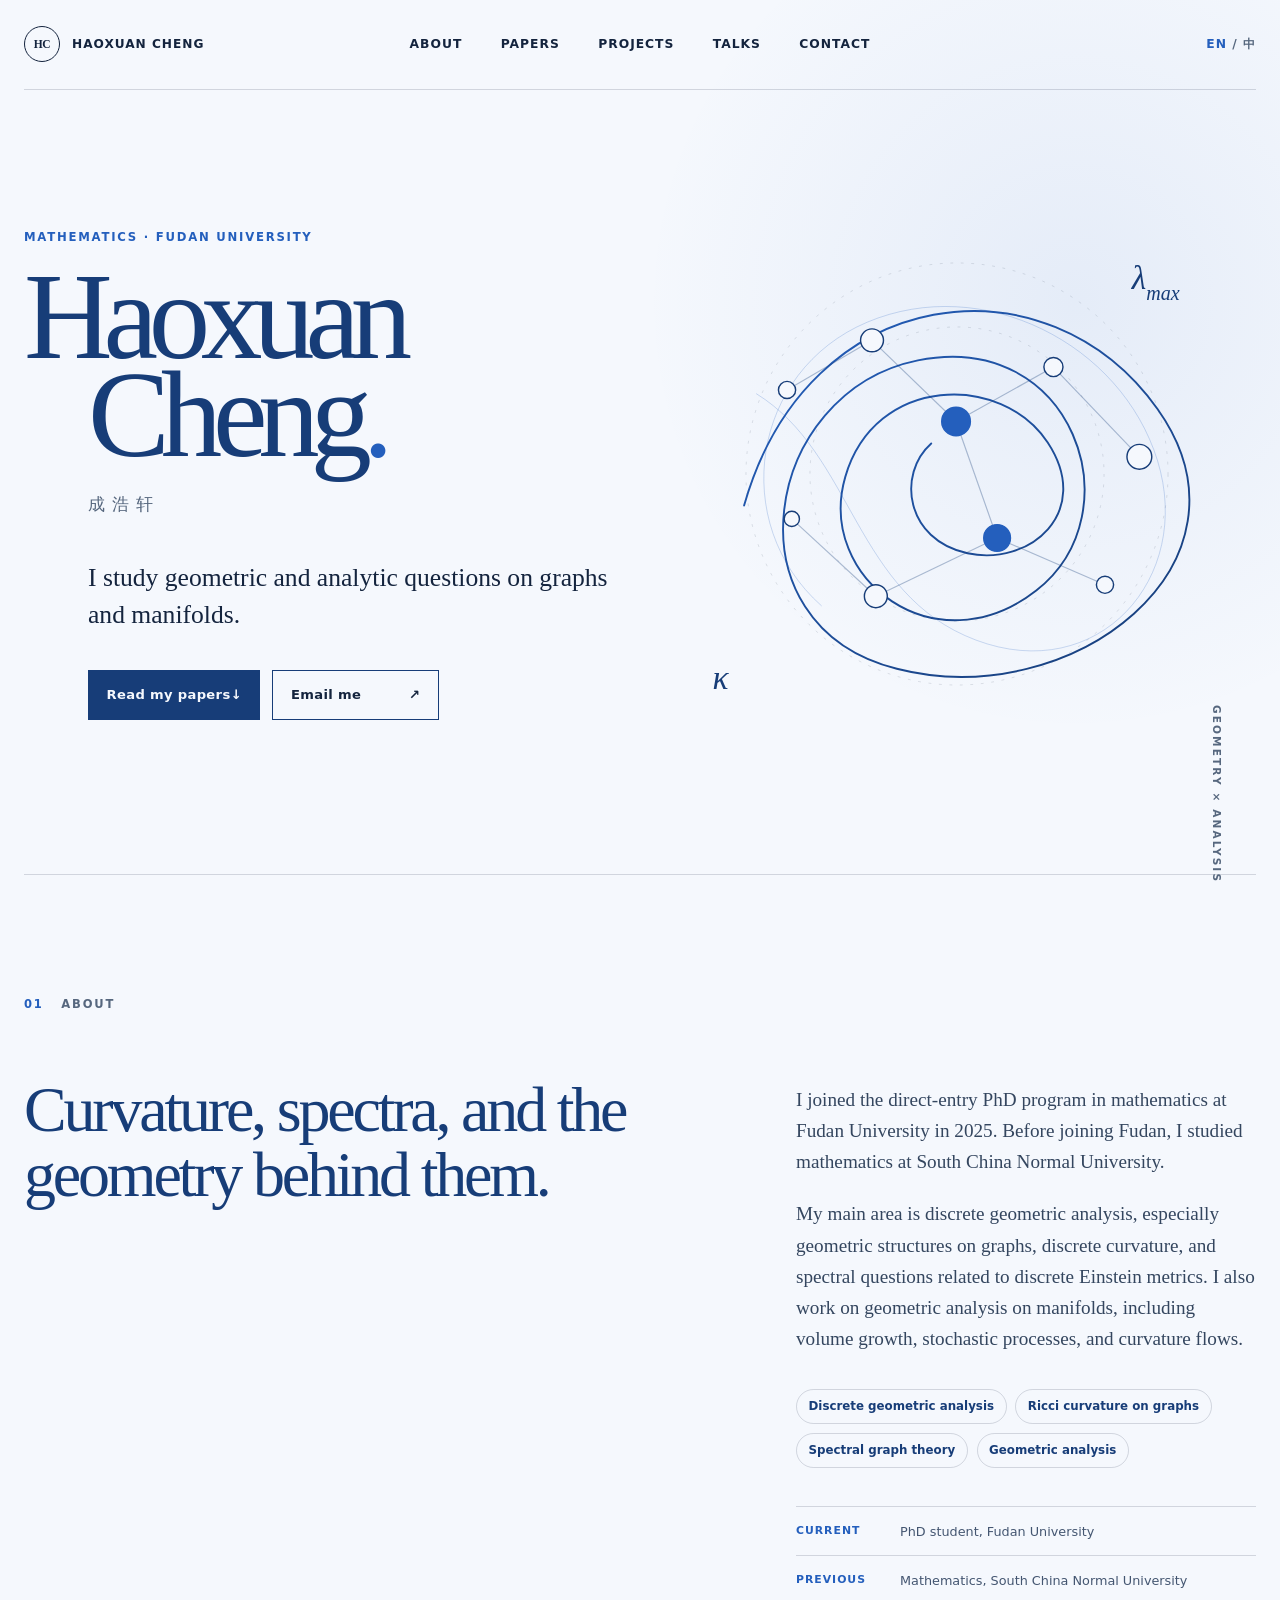
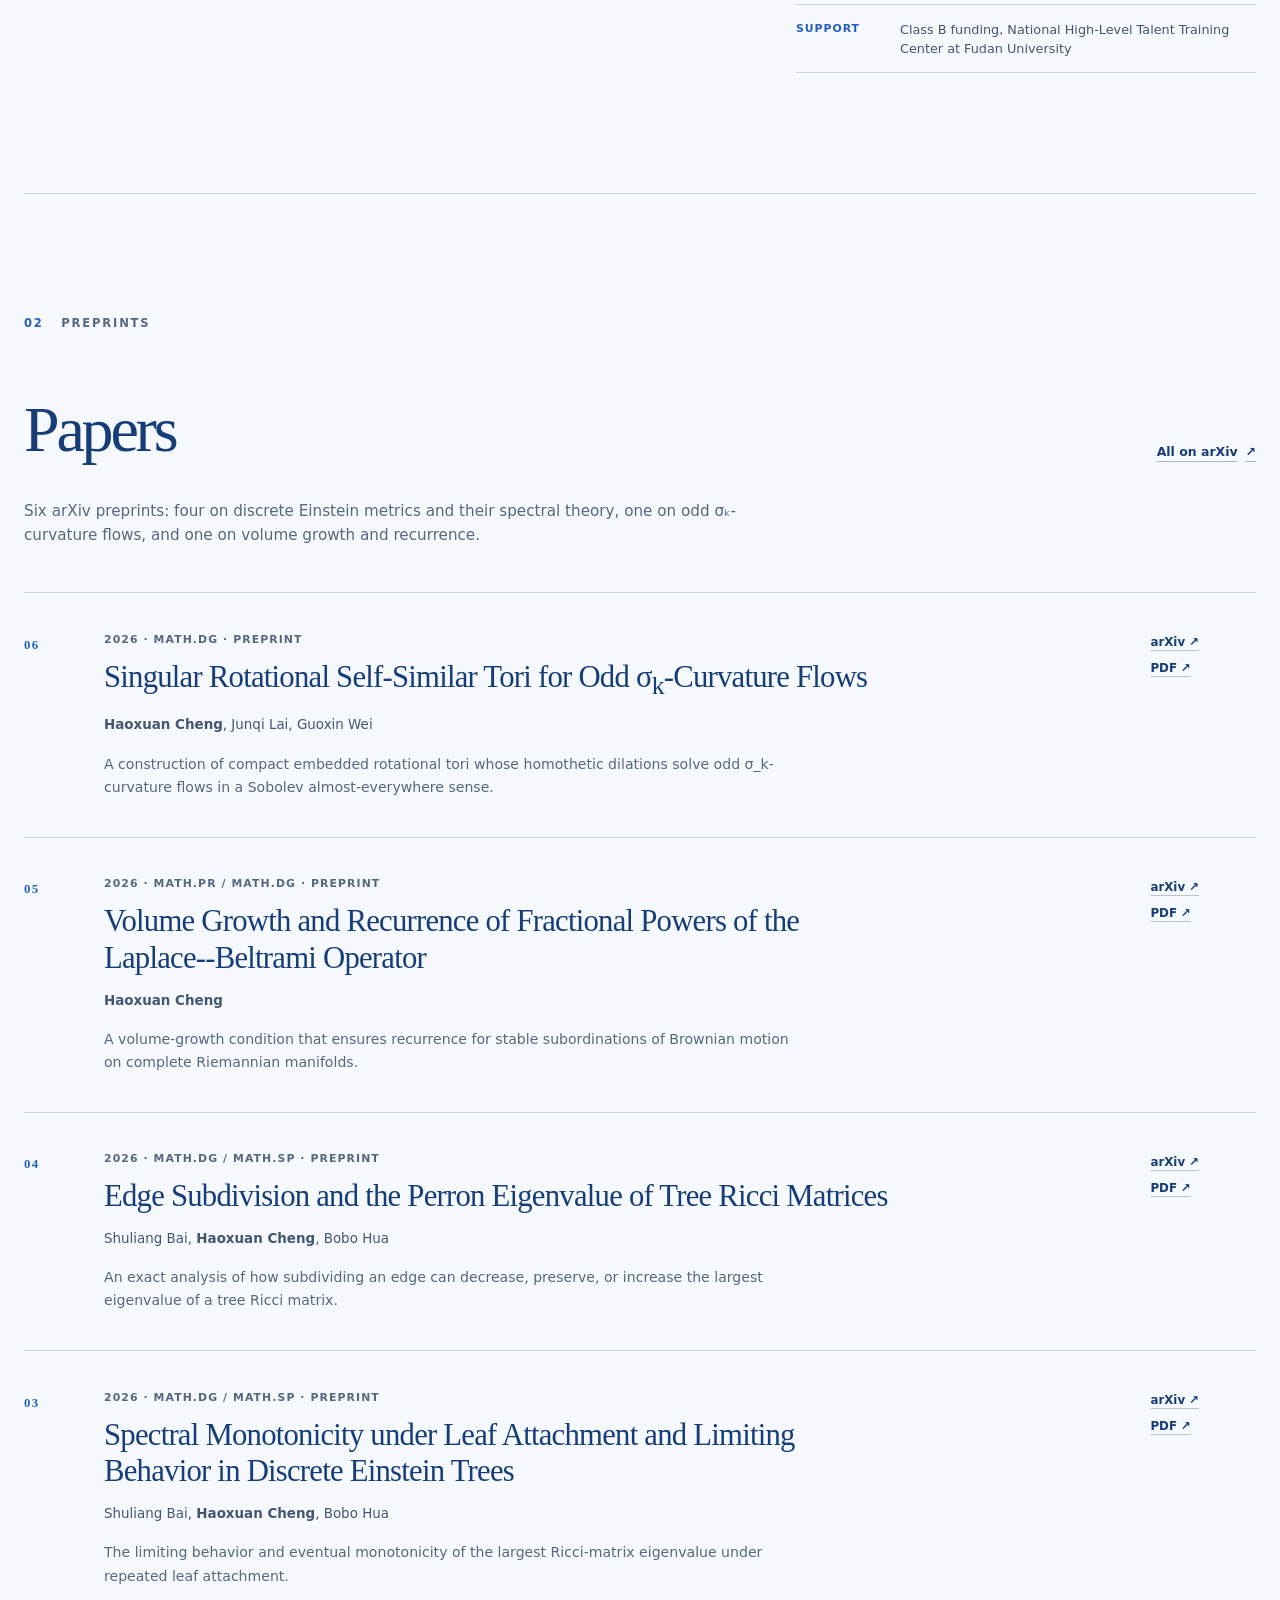
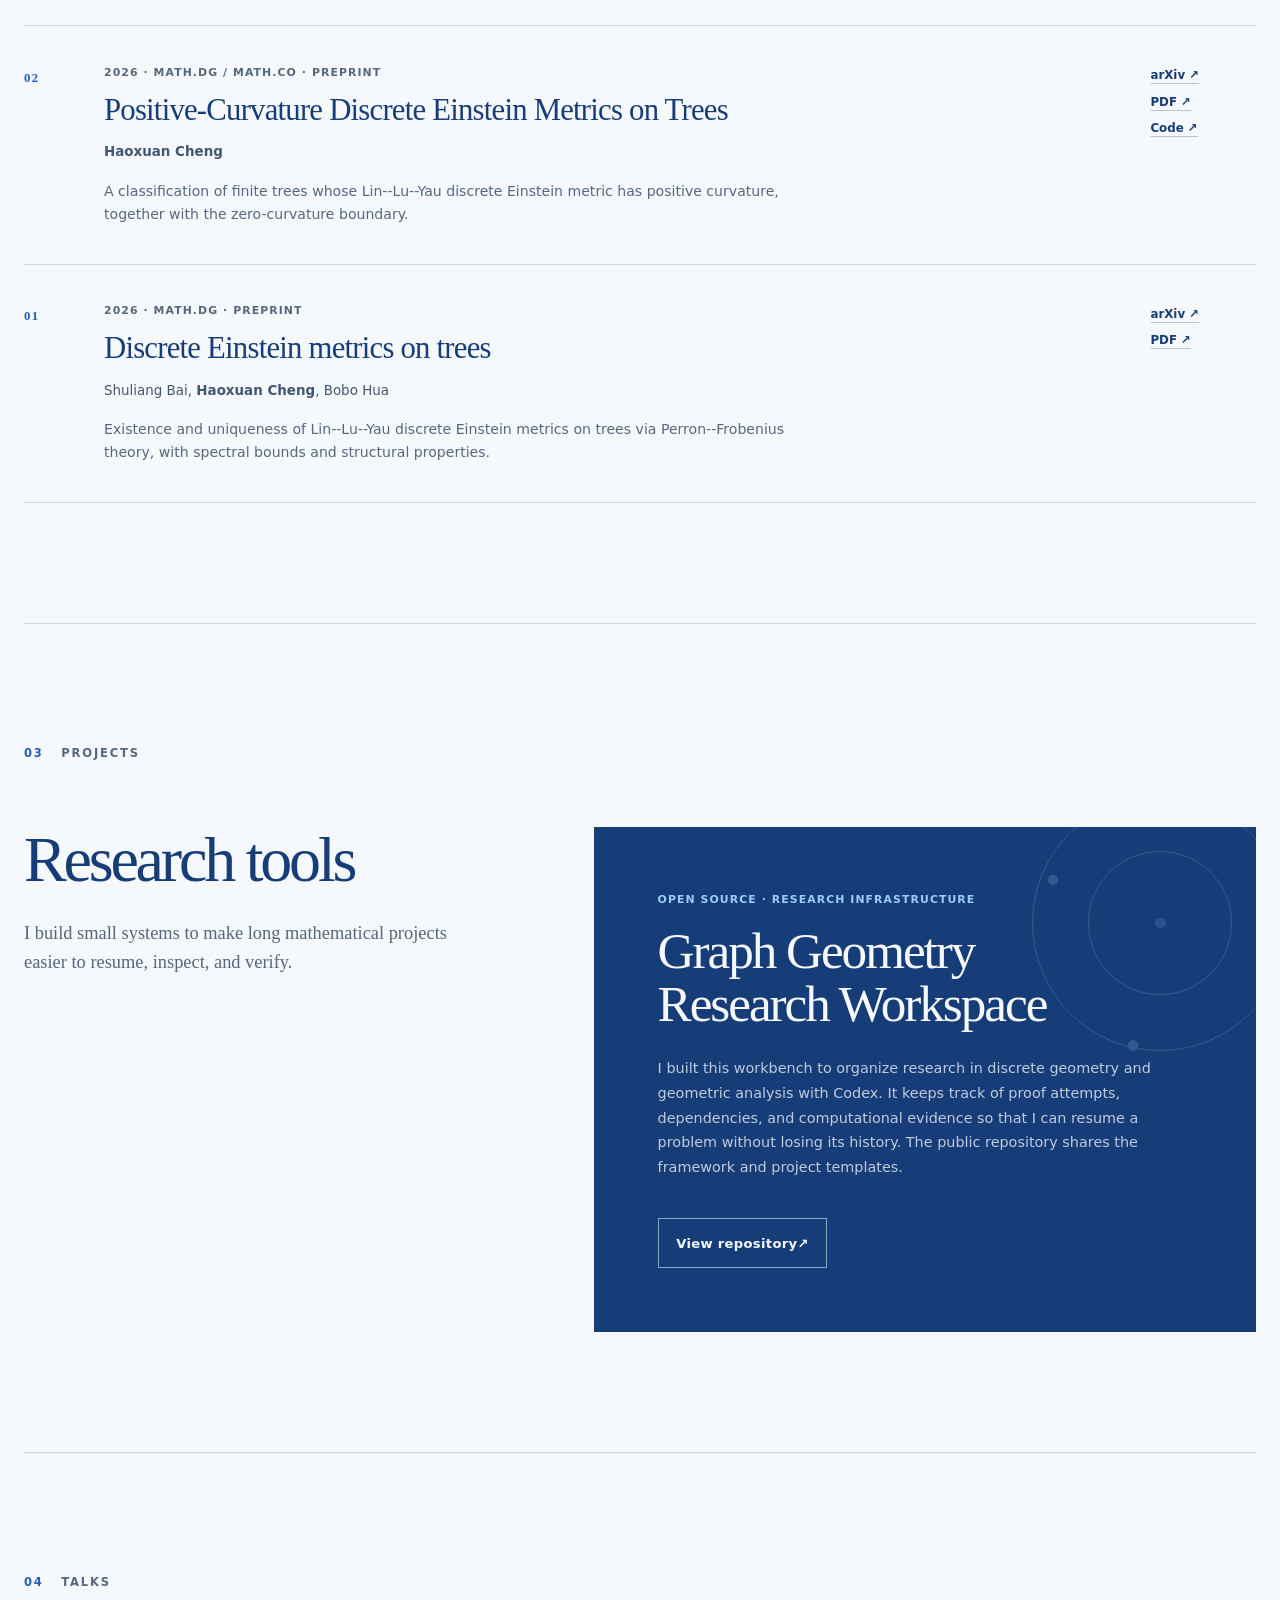
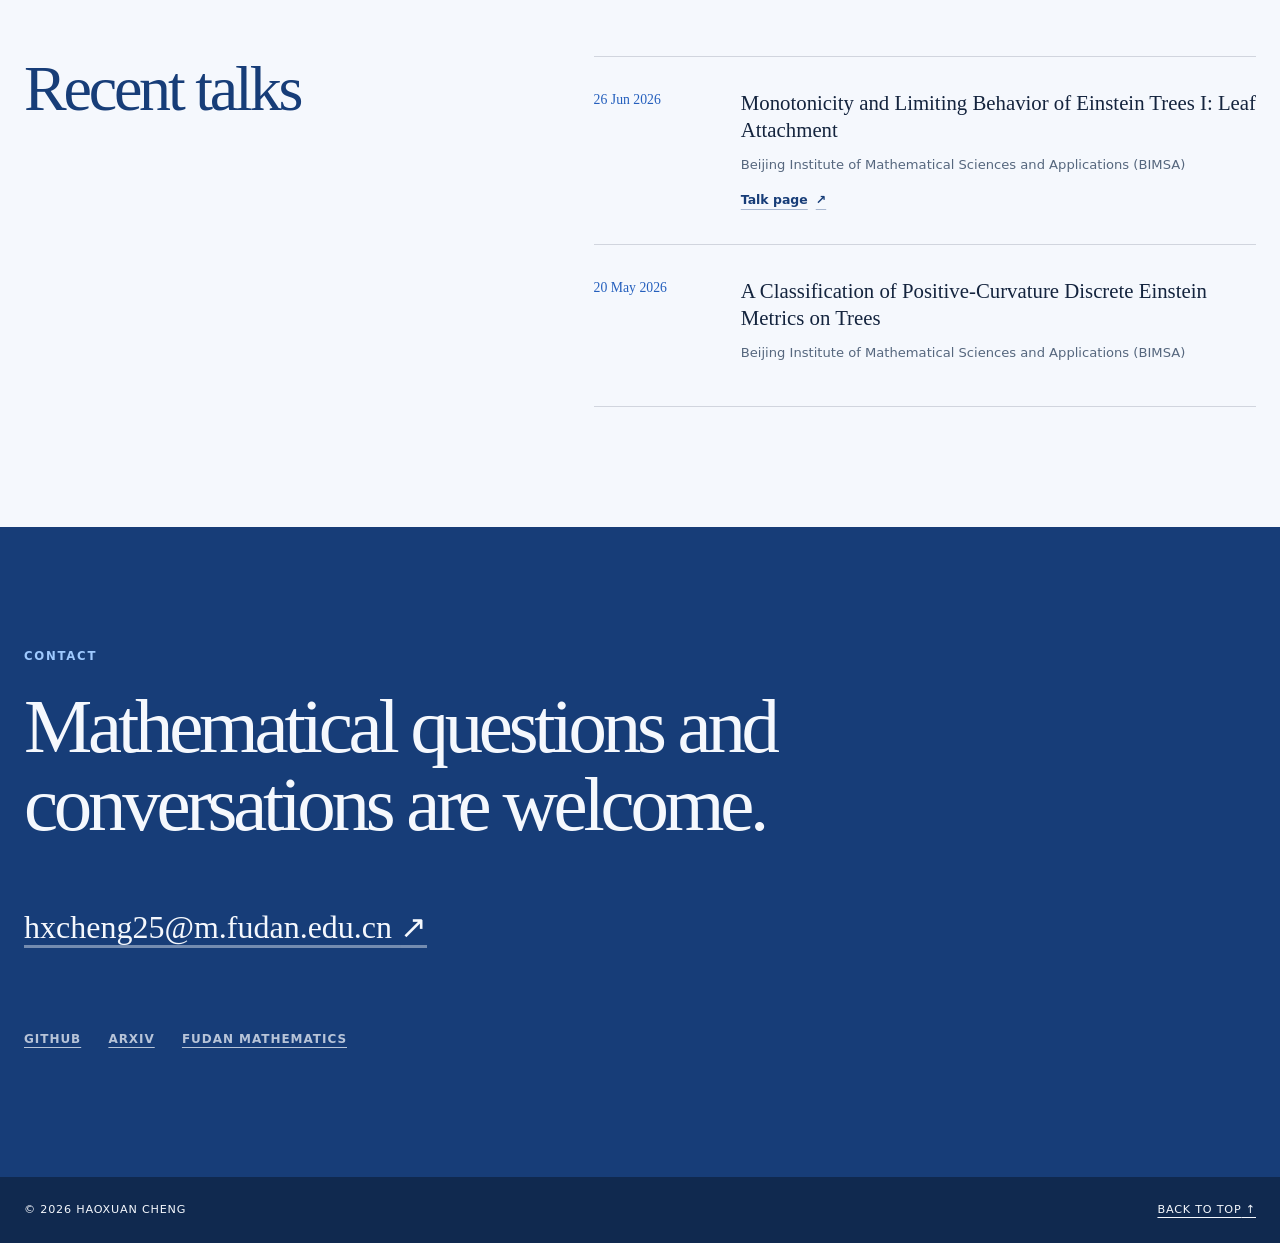
==== index.html @ 49c50c92 "Revert "Make blue the dominant color of the homepage hero" This reverts commit a8f76c57f0c8c2334eaea" ====
<!doctype html>
<html lang="en">
<head>
  <meta charset="utf-8">
  <meta name="viewport" content="width=device-width, initial-scale=1">
  <meta name="description" content="Haoxuan Cheng is a PhD student in mathematics at Fudan University, working in discrete geometric analysis, graph curvature, geometric flows, and geometric analysis.">
  <meta name="author" content="Haoxuan Cheng">
  <meta name="theme-color" content="#f5f8fd">
  <meta property="og:title" content="Haoxuan Cheng | Mathematics">
  <meta property="og:description" content="Research in discrete geometric analysis, graph curvature, geometric flows, and geometric analysis.">
  <meta property="og:type" content="website">
  <meta property="og:url" content="https://coker412.github.io/">
  <title>Haoxuan Cheng | Mathematics</title>
  <script>document.documentElement.classList.add('js')</script>
  <link rel="icon" href="favicon.svg" type="image/svg+xml">
  <link rel="stylesheet" href="styles.css">
  <script src="script.js" defer></script>
</head>
<body>
  <a class="skip-link" href="#main">Skip to content</a>

  <header class="site-header" id="top">
    <a class="wordmark" href="#top" aria-label="Haoxuan Cheng, home">
      <span class="wordmark-symbol" aria-hidden="true">HC</span>
      <span>Haoxuan Cheng</span>
    </a>
    <nav class="site-nav" aria-label="Primary navigation">
      <a href="#about" data-en="About" data-zh="关于">About</a>
      <a href="#papers" data-en="Papers" data-zh="论文">Papers</a>
      <a href="#projects" data-en="Projects" data-zh="项目">Projects</a>
      <a href="#talks" data-en="Talks" data-zh="报告">Talks</a>
      <a href="#contact" data-en="Contact" data-zh="联系">Contact</a>
    </nav>
    <button class="language-toggle" type="button" aria-label="切换为中文" aria-pressed="false">
      <span class="language-option is-active">EN</span>
      <span aria-hidden="true">/</span>
      <span class="language-option">中</span>
    </button>
  </header>

  <main id="main">
    <section class="hero" aria-labelledby="hero-title">
      <div class="hero-copy reveal">
        <p class="eyebrow" data-en="Mathematics · Fudan University" data-zh="数学 · 复旦大学">Mathematics · Fudan University</p>
        <h1 id="hero-title">
          <span>Haoxuan</span>
          <span>Cheng<span class="accent-dot">.</span></span>
        </h1>
        <p class="hero-cn">成浩轩</p>
        <p class="hero-intro" data-en="I study geometric and analytic questions on graphs and manifolds." data-zh="我研究图与流形上的几何和分析问题。">I study geometric and analytic questions on graphs and manifolds.</p>
        <div class="hero-actions">
          <a class="button button-primary" href="#papers">
            <span data-en="Read my papers" data-zh="阅读论文">Read my papers</span>
            <span aria-hidden="true">↓</span>
          </a>
          <a class="button button-secondary" href="mailto:hxcheng25@m.fudan.edu.cn">
            <span data-en="Email me" data-zh="给我邮件">Email me</span>
            <span aria-hidden="true">↗</span>
          </a>
        </div>
      </div>

      <div class="hero-figure reveal" aria-hidden="true">
        <svg class="geometry" viewBox="0 0 620 620" role="img">
          <defs>
            <linearGradient id="curve-gradient" x1="0" y1="0" x2="1" y2="1">
              <stop offset="0" stop-color="#245fbd"/>
              <stop offset="1" stop-color="#173d78"/>
            </linearGradient>
          </defs>
          <circle class="orbit orbit-a" cx="310" cy="310" r="221"/>
          <circle class="orbit orbit-b" cx="310" cy="310" r="154"/>
          <path class="curve curve-a" d="M87 343C154 107 405 80 520 242C635 404 430 561 247 514C65 468 107 224 269 191C431 158 498 350 393 432C288 514 162 420 193 313C224 206 357 204 405 277C453 350 386 407 321 393C256 379 247 310 283 278"/>
          <path class="curve curve-b" d="M100 226C202 289 202 436 330 484C458 532 558 419 520 296C482 173 337 100 216 151C95 202 70 361 168 448"/>
          <g class="graph-lines">
            <line x1="132" y1="222" x2="221" y2="170"/>
            <line x1="221" y1="170" x2="309" y2="255"/>
            <line x1="309" y1="255" x2="411" y2="198"/>
            <line x1="411" y1="198" x2="501" y2="292"/>
            <line x1="309" y1="255" x2="352" y2="377"/>
            <line x1="352" y1="377" x2="465" y2="426"/>
            <line x1="352" y1="377" x2="225" y2="438"/>
            <line x1="225" y1="438" x2="137" y2="357"/>
          </g>
          <g class="graph-nodes">
            <circle cx="132" cy="222" r="9"/>
            <circle cx="221" cy="170" r="12"/>
            <circle cx="309" cy="255" r="15"/>
            <circle cx="411" cy="198" r="10"/>
            <circle cx="501" cy="292" r="13"/>
            <circle cx="352" cy="377" r="14"/>
            <circle cx="465" cy="426" r="9"/>
            <circle cx="225" cy="438" r="12"/>
            <circle cx="137" cy="357" r="8"/>
          </g>
          <text x="54" y="535">κ</text>
          <text x="493" y="116">λ<tspan baseline-shift="sub" font-size="21">max</tspan></text>
        </svg>
        <p class="figure-note">geometry × analysis</p>
      </div>
    </section>

    <section class="section about" id="about" aria-labelledby="about-title">
      <div class="section-label reveal">
        <span>01</span>
        <span data-en="About" data-zh="关于">About</span>
      </div>
      <div class="about-grid">
        <h2 id="about-title" class="section-title reveal" data-en="Curvature, spectra, and the geometry behind them." data-zh="曲率、谱，以及它们背后的几何。">Curvature, spectra, and the geometry behind them.</h2>
        <div class="about-copy reveal">
          <p data-en="I joined the direct-entry PhD program in mathematics at Fudan University in 2025. Before joining Fudan, I studied mathematics at South China Normal University." data-zh="我是复旦大学数学专业 2025 级直博研究生，此前在华南师范大学学习数学。">I joined the direct-entry PhD program in mathematics at Fudan University in 2025. Before joining Fudan, I studied mathematics at South China Normal University.</p>
          <p data-en="My main area is discrete geometric analysis, especially geometric structures on graphs, discrete curvature, and spectral questions related to discrete Einstein metrics. I also work on geometric analysis on manifolds, including volume growth, stochastic processes, and curvature flows." data-zh="我主要从事离散几何分析研究，尤其关注图上的几何结构、离散曲率，以及离散 Einstein 度量中的谱问题。我也研究流形上的几何分析，包括体积增长、随机过程与曲率流。">My main area is discrete geometric analysis, especially geometric structures on graphs, discrete curvature, and spectral questions related to discrete Einstein metrics. I also work on geometric analysis on manifolds, including volume growth, stochastic processes, and curvature flows.</p>
          <ul class="interest-list" aria-label="Research interests">
            <li data-en="Discrete geometric analysis" data-zh="离散几何分析">Discrete geometric analysis</li>
            <li data-en="Ricci curvature on graphs" data-zh="图上的 Ricci 曲率">Ricci curvature on graphs</li>
            <li data-en="Spectral graph theory" data-zh="谱图理论">Spectral graph theory</li>
            <li data-en="Geometric analysis" data-zh="几何分析">Geometric analysis</li>
          </ul>
          <dl class="profile-facts">
            <div>
              <dt data-en="Current" data-zh="目前">Current</dt>
              <dd data-en="PhD student, Fudan University" data-zh="复旦大学数学专业直博研究生">PhD student, Fudan University</dd>
            </div>
            <div>
              <dt data-en="Previous" data-zh="此前">Previous</dt>
              <dd data-en="Mathematics, South China Normal University" data-zh="华南师范大学数学科学学院">Mathematics, South China Normal University</dd>
            </div>
            <div>
              <dt data-en="Support" data-zh="资助">Support</dt>
              <dd data-en="Class B funding, National High-Level Talent Training Center at Fudan University" data-zh="复旦大学国家高层次人才培养中心 B 类资助">Class B funding, National High-Level Talent Training Center at Fudan University</dd>
            </div>
          </dl>
        </div>
      </div>
    </section>

    <section class="section papers" id="papers" aria-labelledby="papers-title">
      <div class="section-label reveal">
        <span>02</span>
        <span data-en="Preprints" data-zh="预印本">Preprints</span>
      </div>
      <div class="section-heading reveal">
        <h2 id="papers-title" class="section-title" data-en="Papers" data-zh="论文">Papers</h2>
        <a class="text-link" href="https://arxiv.org/search/math?searchtype=author&amp;query=Cheng%2C+Haoxuan" target="_blank" rel="noopener noreferrer">
          <span data-en="All on arXiv" data-zh="在 arXiv 查看全部">All on arXiv</span>
          <span aria-hidden="true">↗</span>
        </a>
      </div>

      <p class="papers-intro reveal" data-en="Six arXiv preprints: four on discrete Einstein metrics and their spectral theory, one on odd σₖ-curvature flows, and one on volume growth and recurrence." data-zh="六篇 arXiv 预印本：四篇关于离散 Einstein 度量及其谱理论，一篇关于奇数阶 σₖ 曲率流，一篇关于体积增长与重返性。">Six arXiv preprints: four on discrete Einstein metrics and their spectral theory, one on odd σₖ-curvature flows, and one on volume growth and recurrence.</p>
      <ol class="paper-list">
        <li class="paper reveal">
          <div class="paper-index">06</div>
          <div class="paper-main">
            <p class="paper-meta">2026 · math.DG · <span data-en="preprint" data-zh="预印本">preprint</span></p>
            <h3>Singular Rotational Self-Similar Tori for Odd σ<sub>k</sub>-Curvature Flows</h3>
            <p class="paper-authors"><strong>Haoxuan Cheng</strong>, Junqi Lai, Guoxin Wei</p>
            <p class="paper-summary" data-en="A construction of compact embedded rotational tori whose homothetic dilations solve odd σ_k-curvature flows in a Sobolev almost-everywhere sense." data-zh="构造紧嵌入旋转环面，使其位似伸缩在 Sobolev 几乎处处意义下满足奇数阶 σ_k 曲率流。">A construction of compact embedded rotational tori whose homothetic dilations solve odd σ_k-curvature flows in a Sobolev almost-everywhere sense.</p>
          </div>
          <div class="paper-links">
            <a href="https://arxiv.org/abs/2609.01346" target="_blank" rel="noopener noreferrer">arXiv <span aria-hidden="true">↗</span></a>
            <a href="https://arxiv.org/pdf/2609.01346" target="_blank" rel="noopener noreferrer">PDF <span aria-hidden="true">↗</span></a>
          </div>
        </li>

        <li class="paper reveal">
          <div class="paper-index">05</div>
          <div class="paper-main">
            <p class="paper-meta">2026 · math.PR / math.DG · <span data-en="preprint" data-zh="预印本">preprint</span></p>
            <h3>Volume Growth and Recurrence of Fractional Powers of the Laplace--Beltrami Operator</h3>
            <p class="paper-authors"><strong>Haoxuan Cheng</strong></p>
            <p class="paper-summary" data-en="A volume-growth condition that ensures recurrence for stable subordinations of Brownian motion on complete Riemannian manifolds." data-zh="给出完备 Riemann 流形上 Brownian 运动稳定次序化过程重返的一个体积增长充分条件。">A volume-growth condition that ensures recurrence for stable subordinations of Brownian motion on complete Riemannian manifolds.</p>
          </div>
          <div class="paper-links">
            <a href="https://arxiv.org/abs/2608.26509" target="_blank" rel="noopener noreferrer">arXiv <span aria-hidden="true">↗</span></a>
            <a href="https://arxiv.org/pdf/2608.26509" target="_blank" rel="noopener noreferrer">PDF <span aria-hidden="true">↗</span></a>
          </div>
        </li>

        <li class="paper reveal">
          <div class="paper-index">04</div>
          <div class="paper-main">
            <p class="paper-meta">2026 · math.DG / math.SP · <span data-en="preprint" data-zh="预印本">preprint</span></p>
            <h3>Edge Subdivision and the Perron Eigenvalue of Tree Ricci Matrices</h3>
            <p class="paper-authors">Shuliang Bai, <strong>Haoxuan Cheng</strong>, Bobo Hua</p>
            <p class="paper-summary" data-en="An exact analysis of how subdividing an edge can decrease, preserve, or increase the largest eigenvalue of a tree Ricci matrix." data-zh="精确分析边细分如何降低、保持或增加树 Ricci 矩阵的最大特征值。">An exact analysis of how subdividing an edge can decrease, preserve, or increase the largest eigenvalue of a tree Ricci matrix.</p>
          </div>
          <div class="paper-links">
            <a href="https://arxiv.org/abs/2605.30949" target="_blank" rel="noopener noreferrer">arXiv <span aria-hidden="true">↗</span></a>
            <a href="https://arxiv.org/pdf/2605.30949" target="_blank" rel="noopener noreferrer">PDF <span aria-hidden="true">↗</span></a>
          </div>
        </li>

        <li class="paper reveal">
          <div class="paper-index">03</div>
          <div class="paper-main">
            <p class="paper-meta">2026 · math.DG / math.SP · <span data-en="preprint" data-zh="预印本">preprint</span></p>
            <h3>Spectral Monotonicity under Leaf Attachment and Limiting Behavior in Discrete Einstein Trees</h3>
            <p class="paper-authors">Shuliang Bai, <strong>Haoxuan Cheng</strong>, Bobo Hua</p>
            <p class="paper-summary" data-en="The limiting behavior and eventual monotonicity of the largest Ricci-matrix eigenvalue under repeated leaf attachment." data-zh="研究反复添加叶子时 Ricci 矩阵最大特征值的极限行为与最终单调性。">The limiting behavior and eventual monotonicity of the largest Ricci-matrix eigenvalue under repeated leaf attachment.</p>
          </div>
          <div class="paper-links">
            <a href="https://arxiv.org/abs/2605.23379" target="_blank" rel="noopener noreferrer">arXiv <span aria-hidden="true">↗</span></a>
            <a href="https://arxiv.org/pdf/2605.23379" target="_blank" rel="noopener noreferrer">PDF <span aria-hidden="true">↗</span></a>
          </div>
        </li>

        <li class="paper reveal">
          <div class="paper-index">02</div>
          <div class="paper-main">
            <p class="paper-meta">2026 · math.DG / math.CO · <span data-en="preprint" data-zh="预印本">preprint</span></p>
            <h3>Positive-Curvature Discrete Einstein Metrics on Trees</h3>
            <p class="paper-authors"><strong>Haoxuan Cheng</strong></p>
            <p class="paper-summary" data-en="A classification of finite trees whose Lin--Lu--Yau discrete Einstein metric has positive curvature, together with the zero-curvature boundary." data-zh="分类具有正 Lin--Lu--Yau 曲率离散 Einstein 度量的有限树，并确定零曲率边界。">A classification of finite trees whose Lin--Lu--Yau discrete Einstein metric has positive curvature, together with the zero-curvature boundary.</p>
          </div>
          <div class="paper-links">
            <a href="https://arxiv.org/abs/2605.20862" target="_blank" rel="noopener noreferrer">arXiv <span aria-hidden="true">↗</span></a>
            <a href="https://arxiv.org/pdf/2605.20862" target="_blank" rel="noopener noreferrer">PDF <span aria-hidden="true">↗</span></a>
            <a href="https://github.com/coker412/rt-tree-experiments" target="_blank" rel="noopener noreferrer">Code <span aria-hidden="true">↗</span></a>
          </div>
        </li>

        <li class="paper reveal">
          <div class="paper-index">01</div>
          <div class="paper-main">
            <p class="paper-meta">2026 · math.DG · <span data-en="preprint" data-zh="预印本">preprint</span></p>
            <h3>Discrete Einstein metrics on trees</h3>
            <p class="paper-authors">Shuliang Bai, <strong>Haoxuan Cheng</strong>, Bobo Hua</p>
            <p class="paper-summary" data-en="Existence and uniqueness of Lin--Lu--Yau discrete Einstein metrics on trees via Perron--Frobenius theory, with spectral bounds and structural properties." data-zh="利用 Perron--Frobenius 理论证明树上 Lin--Lu--Yau 离散 Einstein 度量的存在唯一性，并研究相应的谱界与结构性质。">Existence and uniqueness of Lin--Lu--Yau discrete Einstein metrics on trees via Perron--Frobenius theory, with spectral bounds and structural properties.</p>
          </div>
          <div class="paper-links">
            <a href="https://arxiv.org/abs/2604.22449" target="_blank" rel="noopener noreferrer">arXiv <span aria-hidden="true">↗</span></a>
            <a href="https://arxiv.org/pdf/2604.22449" target="_blank" rel="noopener noreferrer">PDF <span aria-hidden="true">↗</span></a>
          </div>
        </li>
      </ol>
    </section>

    <section class="section projects" id="projects" aria-labelledby="projects-title">
      <div class="section-label reveal">
        <span>03</span>
        <span data-en="Projects" data-zh="项目">Projects</span>
      </div>
      <div class="projects-grid">
        <div>
          <h2 id="projects-title" class="section-title reveal" data-en="Research tools" data-zh="研究工具">Research tools</h2>
          <p class="projects-intro reveal" data-en="I build small systems to make long mathematical projects easier to resume, inspect, and verify." data-zh="我也开发研究工具，让长期数学项目更容易恢复、检查和验证。">I build small systems to make long mathematical projects easier to resume, inspect, and verify.</p>
        </div>
        <article class="project-card reveal">
          <div class="project-mark" aria-hidden="true">
            <span></span><span></span><span></span><span></span><span></span>
          </div>
          <p class="paper-meta" data-en="Open source · research infrastructure" data-zh="开源 · 研究基础设施">Open source · research infrastructure</p>
          <h3>Graph Geometry Research Workspace</h3>
          <p data-en="I built this workbench to organize research in discrete geometry and geometric analysis with Codex. It keeps track of proof attempts, dependencies, and computational evidence so that I can resume a problem without losing its history. The public repository shares the framework and project templates." data-zh="我开发这个工作台，用 Codex 辅助组织离散几何与几何分析研究。它记录证明尝试、依赖关系和计算证据，让长期问题可以接续推进。公开仓库提供工作台框架与项目模板。">I built this workbench to organize research in discrete geometry and geometric analysis with Codex. It keeps track of proof attempts, dependencies, and computational evidence so that I can resume a problem without losing its history. The public repository shares the framework and project templates.</p>
          <a class="button button-secondary" href="https://github.com/coker412/graph-geometry-research-workspace" target="_blank" rel="noopener noreferrer">
            <span data-en="View repository" data-zh="查看仓库">View repository</span>
            <span aria-hidden="true">↗</span>
          </a>
        </article>
      </div>
    </section>

    <section class="section talks" id="talks" aria-labelledby="talks-title">
      <div class="section-label reveal">
        <span>04</span>
        <span data-en="Talks" data-zh="报告">Talks</span>
      </div>
      <div class="talks-grid">
        <h2 id="talks-title" class="section-title reveal" data-en="Recent talks" data-zh="近期报告">Recent talks</h2>
        <div class="timeline">
          <article class="talk reveal">
            <time datetime="2026-06-26">26 Jun 2026</time>
            <div>
              <h3>Monotonicity and Limiting Behavior of Einstein Trees I: Leaf Attachment</h3>
              <p data-en="Beijing Institute of Mathematical Sciences and Applications (BIMSA)" data-zh="北京雁栖湖应用数学研究院（BIMSA）">Beijing Institute of Mathematical Sciences and Applications (BIMSA)</p>
              <a class="text-link" href="https://www.bimsa.cn/zh-CN/talk/53704.html" target="_blank" rel="noopener noreferrer"><span data-en="Talk page" data-zh="报告页面">Talk page</span> <span aria-hidden="true">↗</span></a>
            </div>
          </article>
          <article class="talk reveal">
            <time datetime="2026-05-20">20 May 2026</time>
            <div>
              <h3>A Classification of Positive-Curvature Discrete Einstein Metrics on Trees</h3>
              <p data-en="Beijing Institute of Mathematical Sciences and Applications (BIMSA)" data-zh="北京雁栖湖应用数学研究院（BIMSA）">Beijing Institute of Mathematical Sciences and Applications (BIMSA)</p>
            </div>
          </article>
        </div>
      </div>
    </section>

    <section class="contact" id="contact" aria-labelledby="contact-title">
      <div class="contact-inner reveal">
        <p class="eyebrow" data-en="Contact" data-zh="联系">Contact</p>
        <h2 id="contact-title" data-en="Mathematical questions and conversations are welcome." data-zh="欢迎来信讨论数学问题。">Mathematical questions and conversations are welcome.</h2>
        <a class="contact-email" href="mailto:hxcheng25@m.fudan.edu.cn">hxcheng25@m.fudan.edu.cn <span aria-hidden="true">↗</span></a>
        <div class="contact-links">
          <a href="https://github.com/coker412" target="_blank" rel="noopener noreferrer">GitHub</a>
          <a href="https://arxiv.org/search/math?searchtype=author&amp;query=Cheng%2C+Haoxuan" target="_blank" rel="noopener noreferrer">arXiv</a>
          <a href="https://math.fudan.edu.cn/" target="_blank" rel="noopener noreferrer" data-en="Fudan Mathematics" data-zh="复旦数学">Fudan Mathematics</a>
        </div>
      </div>
    </section>
  </main>

  <footer class="site-footer">
    <p>© <span id="year">2026</span> Haoxuan Cheng</p>
    <a href="#top"><span data-en="Back to top" data-zh="返回顶部">Back to top</span> ↑</a>
  </footer>
</body>
</html>
---- styles.css ----
:root {
  --paper: #f5f8fd;
  --paper-deep: #e4ecf8;
  --ink: #14243e;
  --muted: #56677e;
  --blue: #173d78;
  --blue-light: #dde9fb;
  --accent: #245fbd;
  --line: rgba(20, 36, 62, 0.16);
  --display: Georgia, "Times New Roman", "Noto Serif CJK SC", "Songti SC", serif;
  --sans: Inter, ui-sans-serif, system-ui, -apple-system, BlinkMacSystemFont, "Segoe UI", "PingFang SC", "Microsoft YaHei", sans-serif;
  --max: 1240px;
}

* {
  box-sizing: border-box;
}

html {
  scroll-behavior: smooth;
}

body {
  margin: 0;
  color: var(--ink);
  background:
    radial-gradient(circle at 84% 5%, rgba(36, 95, 189, 0.08), transparent 27rem),
    var(--paper);
  font-family: var(--sans);
  line-height: 1.6;
  -webkit-font-smoothing: antialiased;
}

a {
  color: inherit;
}

button,
a {
  -webkit-tap-highlight-color: transparent;
}

::selection {
  color: var(--paper);
  background: var(--accent);
}

.skip-link {
  position: fixed;
  top: 0.75rem;
  left: 0.75rem;
  z-index: 100;
  padding: 0.65rem 0.9rem;
  color: white;
  background: var(--blue);
  transform: translateY(-160%);
  transition: transform 160ms ease;
}

.skip-link:focus {
  transform: translateY(0);
}

.site-header {
  position: relative;
  z-index: 20;
  display: grid;
  grid-template-columns: 1fr auto 1fr;
  align-items: center;
  width: min(calc(100% - 3rem), var(--max));
  margin: 0 auto;
  padding: 1.65rem 0;
  border-bottom: 1px solid var(--line);
}

.wordmark {
  display: inline-flex;
  align-items: center;
  gap: 0.75rem;
  width: max-content;
  font-size: 0.76rem;
  font-weight: 700;
  letter-spacing: 0.08em;
  text-decoration: none;
  text-transform: uppercase;
}

.wordmark-symbol {
  display: grid;
  width: 2.25rem;
  height: 2.25rem;
  place-items: center;
  border: 1px solid var(--ink);
  border-radius: 50%;
  font-family: var(--display);
  font-size: 0.72rem;
  letter-spacing: -0.04em;
}

.site-nav {
  display: flex;
  align-items: center;
  gap: clamp(1.2rem, 3vw, 2.6rem);
}

.site-nav a,
.language-toggle {
  position: relative;
  font-family: var(--sans);
  font-size: 0.77rem;
  font-weight: 600;
  letter-spacing: 0.08em;
  text-decoration: none;
  text-transform: uppercase;
}

.site-nav a::after {
  position: absolute;
  right: 0;
  bottom: -0.35rem;
  left: 0;
  height: 1px;
  content: "";
  background: var(--accent);
  transform: scaleX(0);
  transform-origin: right;
  transition: transform 180ms ease;
}

.site-nav a:hover::after,
.site-nav a:focus-visible::after {
  transform: scaleX(1);
  transform-origin: left;
}

.language-toggle {
  justify-self: end;
  padding: 0.45rem 0;
  color: var(--muted);
  background: transparent;
  border: 0;
  cursor: pointer;
}

.language-option.is-active {
  color: var(--accent);
}

.hero {
  display: grid;
  grid-template-columns: minmax(0, 1.03fr) minmax(24rem, 0.97fr);
  align-items: center;
  width: min(calc(100% - 3rem), var(--max));
  min-height: min(780px, calc(100vh - 5.6rem));
  margin: 0 auto;
  padding: 5.5rem 0 6.5rem;
}

.eyebrow {
  margin: 0 0 1.35rem;
  color: var(--accent);
  font-size: 0.73rem;
  font-weight: 700;
  letter-spacing: 0.15em;
  text-transform: uppercase;
}

.hero h1 {
  margin: 0;
  font-family: var(--display);
  font-size: clamp(5rem, 9.6vw, 9.2rem);
  font-weight: 400;
  letter-spacing: -0.075em;
  line-height: 0.8;
}

.hero h1 > span {
  display: block;
}

.hero h1 > span:last-child {
  margin-left: clamp(1.8rem, 5vw, 5.4rem);
}

.accent-dot {
  color: var(--accent);
}

.hero-cn {
  margin: 1.7rem 0 0 clamp(1.8rem, 5vw, 5.4rem);
  color: var(--muted);
  font-family: var(--display);
  font-size: 1.05rem;
  letter-spacing: 0.42em;
}

.hero-intro {
  max-width: 34rem;
  margin: 2.6rem 0 0 clamp(1.8rem, 5vw, 5.4rem);
  font-family: var(--display);
  font-size: clamp(1.25rem, 2vw, 1.7rem);
  line-height: 1.42;
}

.hero-actions {
  display: flex;
  flex-wrap: wrap;
  gap: 0.75rem;
  margin: 2.3rem 0 0 clamp(1.8rem, 5vw, 5.4rem);
}

.button {
  display: inline-flex;
  align-items: center;
  justify-content: space-between;
  min-width: 10.4rem;
  padding: 0.85rem 1.1rem;
  border: 1px solid var(--blue);
  font-size: 0.82rem;
  font-weight: 700;
  letter-spacing: 0.025em;
  text-decoration: none;
  transition: color 180ms ease, background 180ms ease, transform 180ms ease;
}

.button:hover,
.button:focus-visible {
  transform: translateY(-2px);
}

.button-primary {
  color: var(--paper);
  background: var(--blue);
}

.button-primary:hover,
.button-primary:focus-visible {
  background: #2456a0;
}

.button-secondary:hover,
.button-secondary:focus-visible {
  color: var(--paper);
  background: var(--blue);
}

.hero-figure {
  position: relative;
  display: grid;
  place-items: center;
}

.geometry {
  width: min(100%, 37rem);
  overflow: visible;
}

.orbit {
  fill: none;
  stroke: rgba(20, 36, 62, 0.13);
  stroke-width: 1;
  stroke-dasharray: 3 8;
}

.orbit-a {
  transform-origin: 310px 310px;
  animation: spin 34s linear infinite;
}

.orbit-b {
  transform-origin: 310px 310px;
  animation: spin-reverse 25s linear infinite;
}

.curve {
  fill: none;
  stroke-linecap: round;
  stroke-linejoin: round;
}

.curve-a {
  stroke: url(#curve-gradient);
  stroke-width: 2;
}

.curve-b {
  stroke: rgba(36, 95, 189, 0.23);
  stroke-width: 1;
}

.graph-lines line {
  stroke: rgba(23, 61, 120, 0.33);
  stroke-width: 1.2;
}

.graph-nodes circle {
  fill: var(--paper);
  stroke: var(--blue);
  stroke-width: 1.5;
}

.graph-nodes circle:nth-child(3),
.graph-nodes circle:nth-child(6) {
  fill: var(--accent);
  stroke: var(--accent);
}

.geometry text {
  fill: var(--blue);
  font-family: var(--display);
  font-size: 35px;
  font-style: italic;
}

.figure-note {
  position: absolute;
  right: 8%;
  bottom: 11%;
  margin: 0;
  color: var(--muted);
  font-size: 0.66rem;
  font-weight: 700;
  letter-spacing: 0.2em;
  text-transform: uppercase;
  transform: rotate(90deg) translateX(100%);
  transform-origin: right bottom;
}

.section {
  width: min(calc(100% - 3rem), var(--max));
  margin: 0 auto;
  padding: 7.5rem 0;
  border-top: 1px solid var(--line);
}

.section-label {
  display: flex;
  gap: 1.1rem;
  margin-bottom: 4rem;
  color: var(--muted);
  font-size: 0.72rem;
  font-weight: 700;
  letter-spacing: 0.16em;
  text-transform: uppercase;
}

.section-label span:first-child {
  color: var(--accent);
}

.section-title {
  max-width: 50rem;
  margin: 0;
  font-family: var(--display);
  font-size: clamp(2.5rem, 5vw, 5.4rem);
  font-weight: 400;
  letter-spacing: -0.05em;
  line-height: 1.02;
}

.about-grid {
  display: grid;
  grid-template-columns: minmax(0, 1.05fr) minmax(20rem, 0.75fr);
  gap: clamp(4rem, 10vw, 10rem);
  align-items: start;
}

.about-copy {
  max-width: 35rem;
  padding-top: 0.4rem;
}

.about-copy > p {
  margin: 0 0 1.35rem;
  color: #34465f;
  font-family: var(--display);
  font-size: clamp(1.08rem, 1.5vw, 1.3rem);
  line-height: 1.62;
}

.interest-list {
  display: flex;
  flex-wrap: wrap;
  gap: 0.55rem;
  margin: 2.2rem 0 0;
  padding: 0;
  list-style: none;
}

.interest-list li {
  padding: 0.44rem 0.72rem;
  border: 1px solid var(--line);
  border-radius: 999px;
  color: var(--blue);
  font-size: 0.74rem;
  font-weight: 650;
}

.profile-facts {
  margin: 2.4rem 0 0;
  border-top: 1px solid var(--line);
}

.profile-facts > div {
  display: grid;
  grid-template-columns: 5.5rem 1fr;
  gap: 1rem;
  padding: 0.9rem 0;
  border-bottom: 1px solid var(--line);
}

.profile-facts dt {
  color: var(--accent);
  font-size: 0.68rem;
  font-weight: 700;
  letter-spacing: 0.09em;
  text-transform: uppercase;
}

.profile-facts dd {
  margin: 0;
  color: #445671;
  font-size: 0.8rem;
  line-height: 1.5;
}

.section-heading {
  display: flex;
  align-items: end;
  justify-content: space-between;
  gap: 2rem;
  margin-bottom: 3.8rem;
}

.text-link {
  display: inline-flex;
  align-items: center;
  gap: 0.5rem;
  width: max-content;
  color: var(--blue);
  font-size: 0.78rem;
  font-weight: 700;
  text-decoration-color: rgba(23, 61, 120, 0.35);
  text-underline-offset: 0.3rem;
}

.text-link:hover,
.text-link:focus-visible {
  color: var(--accent);
}

.paper-list {
  margin: 0;
  padding: 0;
  list-style: none;
  counter-reset: papers;
}

.paper {
  display: grid;
  grid-template-columns: 3rem minmax(0, 1fr) 6.6rem;
  gap: 2rem;
  padding: 2.35rem 0;
  border-top: 1px solid var(--line);
}

.paper:last-child {
  border-bottom: 1px solid var(--line);
}

.paper-index,
.paper-meta {
  color: var(--muted);
  font-size: 0.68rem;
  font-weight: 650;
  letter-spacing: 0.1em;
  text-transform: uppercase;
}

.paper-index {
  padding-top: 0.25rem;
  color: var(--accent);
  font-family: var(--display);
  font-size: 0.8rem;
}

.paper-meta {
  margin: 0 0 0.65rem;
}

.paper h3 {
  max-width: 49rem;
  margin: 0;
  font-family: var(--display);
  font-size: clamp(1.35rem, 2.4vw, 2.15rem);
  font-weight: 400;
  letter-spacing: -0.025em;
  line-height: 1.2;
}

.paper-authors {
  margin: 0.8rem 0 0;
  color: #445671;
  font-size: 0.84rem;
}

.paper-summary {
  max-width: 43rem;
  margin: 1.05rem 0 0;
  color: var(--muted);
  font-size: 0.88rem;
  line-height: 1.65;
}

.paper-links {
  display: flex;
  flex-direction: column;
  gap: 0.45rem;
  align-items: flex-start;
  padding-top: 0.15rem;
}

.paper-links a {
  font-size: 0.74rem;
  font-weight: 700;
  text-decoration-color: rgba(20, 36, 62, 0.25);
  text-underline-offset: 0.22rem;
}

.paper-links a:hover,
.paper-links a:focus-visible {
  color: var(--accent);
}

.projects-grid {
  display: grid;
  grid-template-columns: minmax(18rem, 0.8fr) minmax(0, 1.2fr);
  gap: clamp(4rem, 10vw, 10rem);
  align-items: start;
}

.projects-intro {
  max-width: 32rem;
  margin: 1.7rem 0 0;
  color: var(--muted);
  font-family: var(--display);
  font-size: 1.15rem;
  line-height: 1.6;
}

.project-card {
  position: relative;
  padding: clamp(2rem, 5vw, 4rem);
  overflow: hidden;
  color: var(--paper);
  background: var(--blue);
}

.project-card .paper-meta {
  position: relative;
  z-index: 1;
  color: #9fcaff;
}

.project-card h3 {
  position: relative;
  z-index: 1;
  max-width: 30rem;
  margin: 1rem 0 0;
  font-family: var(--display);
  font-size: clamp(2rem, 4vw, 3.8rem);
  font-weight: 400;
  letter-spacing: -0.04em;
  line-height: 1.04;
}

.project-card > p:not(.paper-meta) {
  position: relative;
  z-index: 1;
  max-width: 35rem;
  margin: 1.6rem 0 2.4rem;
  color: rgba(245, 248, 253, 0.76);
  font-size: 0.9rem;
  line-height: 1.72;
}

.project-card .button-secondary {
  position: relative;
  z-index: 1;
  color: var(--paper);
  border-color: rgba(245, 248, 253, 0.55);
}

.project-card .button-secondary:hover,
.project-card .button-secondary:focus-visible {
  color: var(--blue);
  background: var(--paper);
}

.project-mark {
  position: absolute;
  top: -4rem;
  right: -4rem;
  width: 20rem;
  height: 20rem;
  opacity: 0.15;
}

.project-mark::before,
.project-mark::after {
  position: absolute;
  inset: 2rem;
  content: "";
  border: 1px solid var(--paper);
  border-radius: 50%;
}

.project-mark::after {
  inset: 5.5rem;
}

.project-mark span {
  position: absolute;
  width: 0.65rem;
  height: 0.65rem;
  background: var(--paper);
  border-radius: 50%;
}

.project-mark span:nth-child(1) { top: 2rem; left: 9.7rem; }
.project-mark span:nth-child(2) { top: 7rem; left: 3rem; }
.project-mark span:nth-child(3) { top: 9.7rem; left: 9.7rem; background: #9fcaff; }
.project-mark span:nth-child(4) { right: 2.6rem; bottom: 6rem; }
.project-mark span:nth-child(5) { bottom: 2rem; left: 8rem; }

.talks-grid {
  display: grid;
  grid-template-columns: minmax(18rem, 0.8fr) minmax(0, 1.2fr);
  gap: clamp(4rem, 10vw, 10rem);
}

.timeline {
  border-top: 1px solid var(--line);
}

.talk {
  display: grid;
  grid-template-columns: 7.6rem 1fr;
  gap: 1.6rem;
  padding: 2rem 0;
  border-bottom: 1px solid var(--line);
}

.talk time {
  color: var(--accent);
  font-family: var(--display);
  font-size: 0.86rem;
}

.talk h3 {
  margin: 0;
  font-family: var(--display);
  font-size: 1.3rem;
  font-weight: 400;
  line-height: 1.32;
}

.talk p {
  margin: 0.65rem 0 0.7rem;
  color: var(--muted);
  font-size: 0.82rem;
}

.contact {
  color: var(--paper);
  background: var(--blue);
}

.contact-inner {
  width: min(calc(100% - 3rem), var(--max));
  margin: 0 auto;
  padding: 7.5rem 0 8rem;
}

.contact .eyebrow {
  color: #9fcaff;
}

.contact h2 {
  max-width: 57rem;
  margin: 0;
  font-family: var(--display);
  font-size: clamp(2.7rem, 6vw, 6rem);
  font-weight: 400;
  letter-spacing: -0.055em;
  line-height: 1.02;
}

.contact-email {
  display: inline-block;
  margin-top: 3.6rem;
  font-family: var(--display);
  font-size: clamp(1.15rem, 3vw, 2rem);
  text-decoration-color: rgba(245, 248, 253, 0.42);
  text-underline-offset: 0.42rem;
}

.contact-email:hover,
.contact-email:focus-visible {
  color: #b6d9ff;
}

.contact-links {
  display: flex;
  flex-wrap: wrap;
  gap: 1.7rem;
  margin-top: 4.8rem;
}

.contact-links a {
  color: rgba(245, 248, 253, 0.72);
  font-size: 0.75rem;
  font-weight: 700;
  letter-spacing: 0.08em;
  text-underline-offset: 0.25rem;
  text-transform: uppercase;
}

.contact-links a:hover,
.contact-links a:focus-visible {
  color: white;
}

.site-footer {
  display: flex;
  align-items: center;
  justify-content: space-between;
  padding: 1.5rem max(1.5rem, calc((100vw - var(--max)) / 2));
  color: var(--paper);
  background: #10294f;
  font-size: 0.7rem;
  letter-spacing: 0.07em;
  text-transform: uppercase;
}

.site-footer p {
  margin: 0;
}

.site-footer a {
  text-underline-offset: 0.25rem;
}

.js .reveal {
  opacity: 0;
  transform: translateY(18px);
  transition: opacity 650ms ease, transform 650ms cubic-bezier(0.22, 1, 0.36, 1);
}

.js .reveal.is-visible {
  opacity: 1;
  transform: none;
}

@keyframes spin {
  to { transform: rotate(360deg); }
}

@keyframes spin-reverse {
  to { transform: rotate(-360deg); }
}

@media (max-width: 900px) {
  .site-header {
    grid-template-columns: 1fr auto;
  }

  .site-nav {
    display: flex;
    grid-column: 1 / -1;
    grid-row: 2;
    flex-wrap: wrap;
    gap: 0.8rem 1.3rem;
    padding-top: 1.25rem;
  }

  .hero {
    grid-template-columns: 1fr;
    min-height: auto;
    padding: 5rem 0 4rem;
  }

  .hero-figure {
    width: min(92%, 34rem);
    margin: 1rem auto 0;
  }

  .about-grid,
  .projects-grid,
  .talks-grid {
    grid-template-columns: 1fr;
    gap: 3rem;
  }

  .about-copy {
    padding: 0;
  }
}

@media (max-width: 650px) {
  .site-header,
  .hero,
  .section,
  .contact-inner {
    width: min(calc(100% - 2rem), var(--max));
  }

  .site-header {
    padding: 1rem 0;
  }

  .wordmark > span:last-child {
    display: none;
  }

  .hero {
    padding-top: 4.5rem;
  }

  .hero h1 {
    font-size: clamp(4.2rem, 22vw, 6.4rem);
  }

  .hero h1 > span:last-child,
  .hero-cn,
  .hero-intro,
  .hero-actions {
    margin-left: 0;
  }

  .hero h1 > span:last-child {
    margin-top: 0.15em;
  }

  .hero-figure {
    width: 108%;
    margin-left: -4%;
  }

  .section {
    padding: 5.2rem 0;
  }

  .section-label {
    margin-bottom: 2.6rem;
  }

  .section-heading {
    align-items: start;
    flex-direction: column;
    margin-bottom: 2.8rem;
  }

  .paper {
    grid-template-columns: 2rem minmax(0, 1fr);
    gap: 1rem;
  }

  .paper-links {
    grid-column: 2;
    flex-direction: row;
    flex-wrap: wrap;
    gap: 1.1rem;
  }

  .talk {
    grid-template-columns: 1fr;
    gap: 0.65rem;
  }

  .contact-inner {
    padding: 5.5rem 0 6rem;
  }

  .contact-email {
    word-break: break-word;
  }

  .site-footer {
    padding-right: 1rem;
    padding-left: 1rem;
  }
}

@media (prefers-reduced-motion: reduce) {
  html {
    scroll-behavior: auto;
  }

  *,
  *::before,
  *::after {
    animation-duration: 0.01ms !important;
    animation-iteration-count: 1 !important;
    scroll-behavior: auto !important;
    transition-duration: 0.01ms !important;
  }
}

/* Blue accents and a compact overview of the preprint list. */
:focus-visible { outline: 2px solid var(--accent); outline-offset: 5px; }
.hero h1, .section-title, .paper h3 { color: var(--blue); }
.papers-intro { max-width: 48rem; margin: -1.5rem 0 2.8rem; color: var(--muted); font-size: 0.95rem; }
.paper-links a { color: var(--blue); }
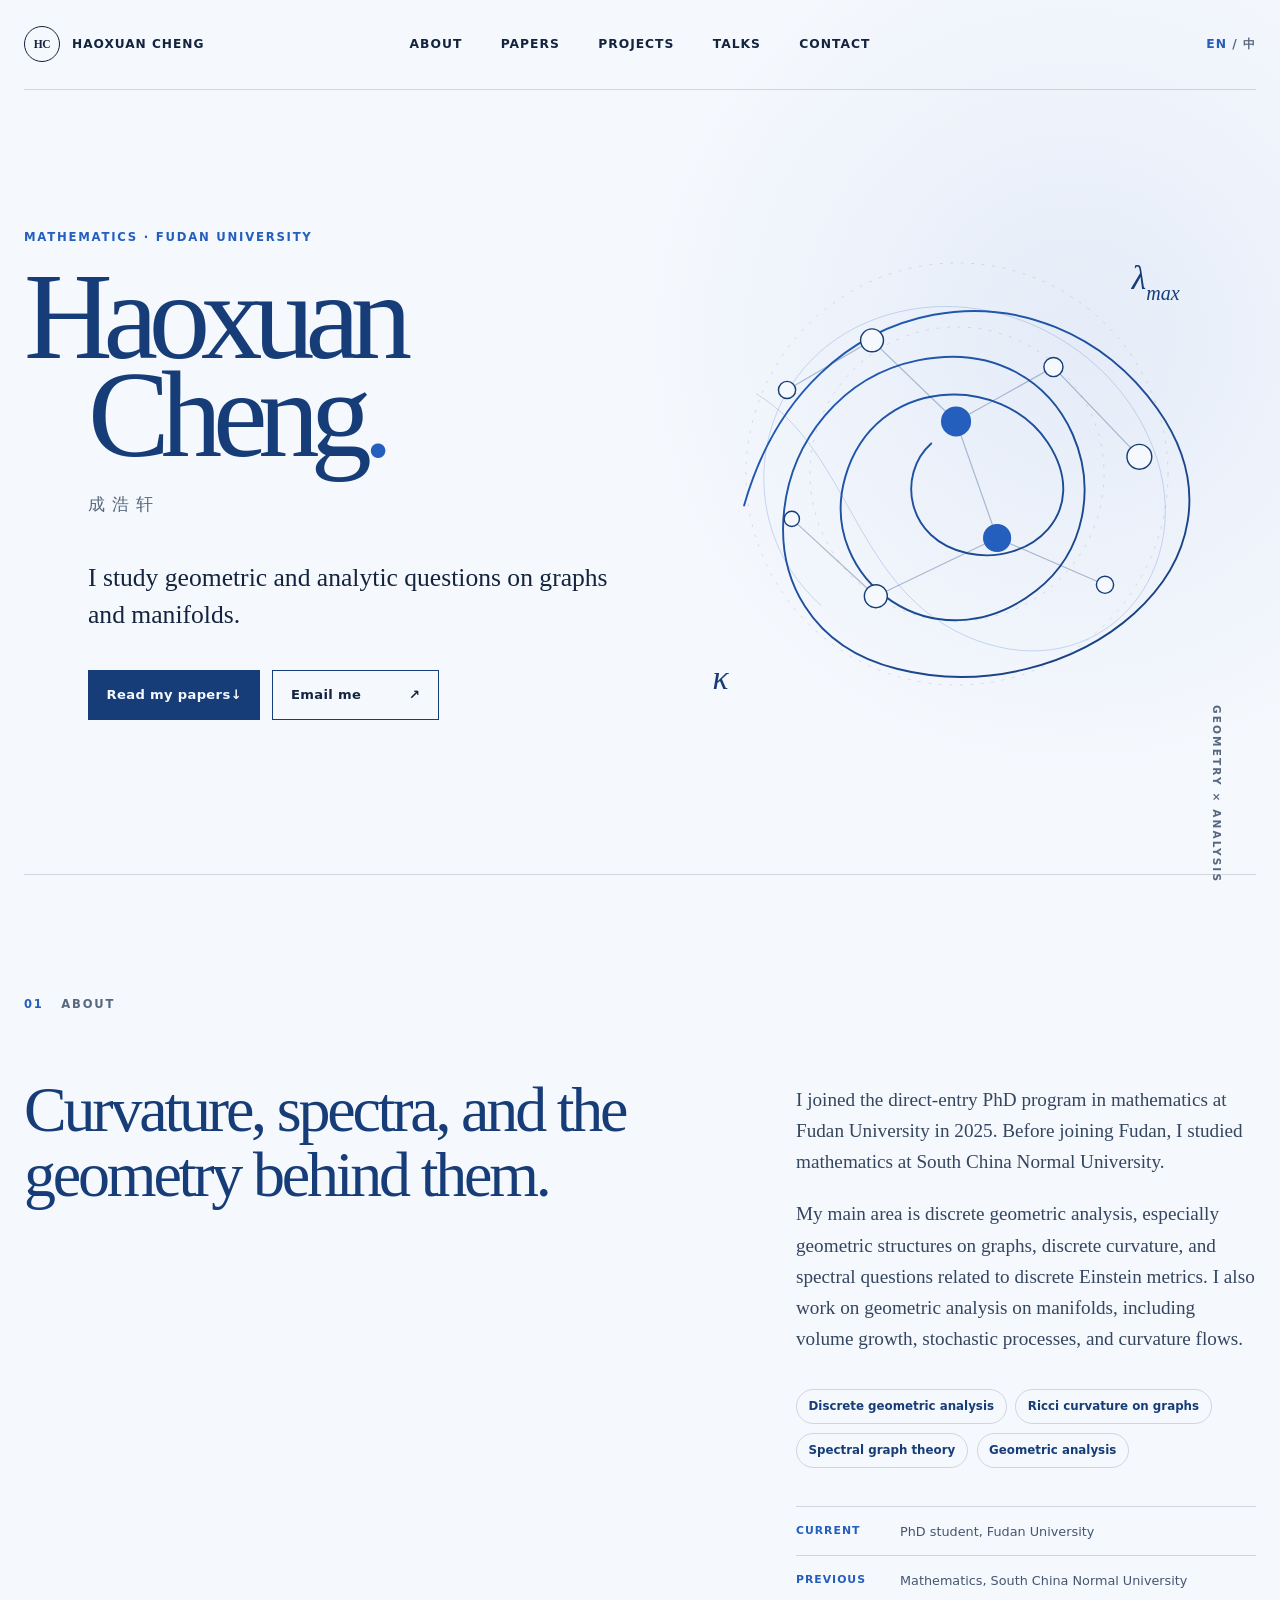
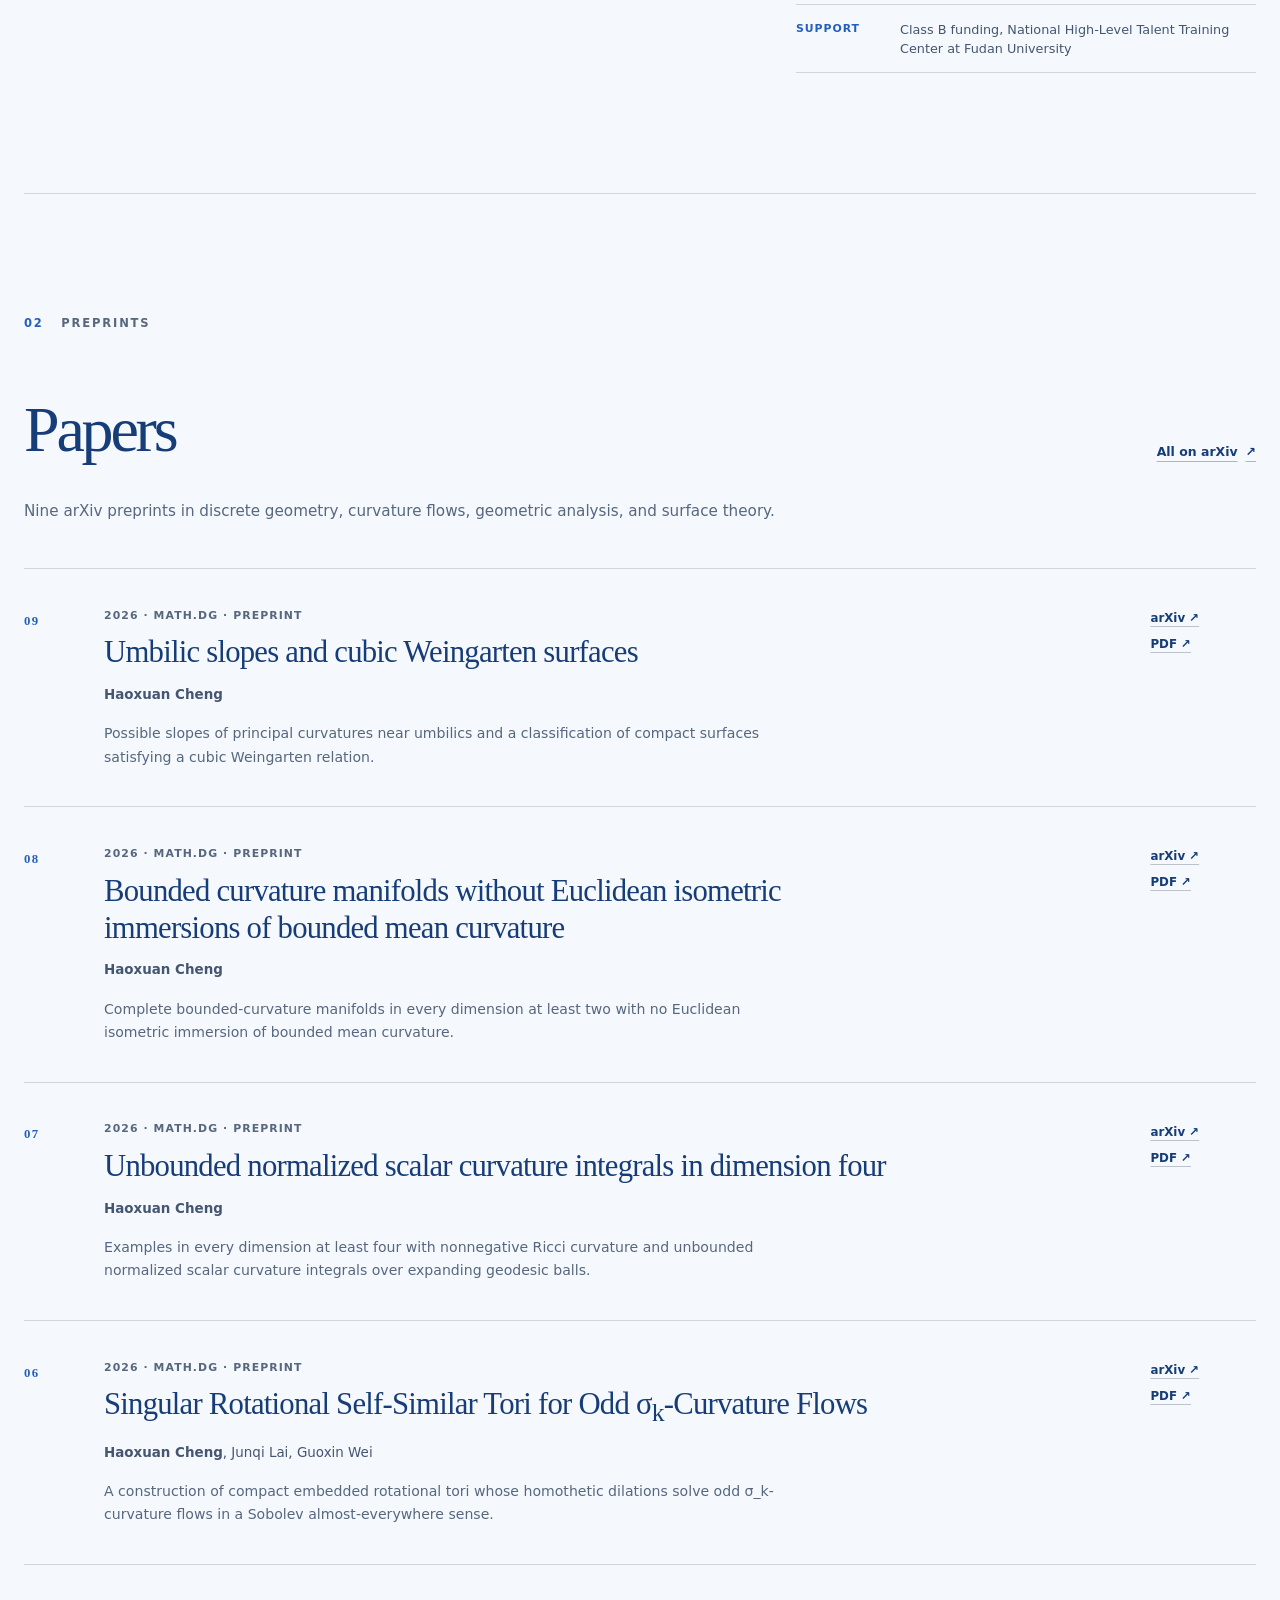
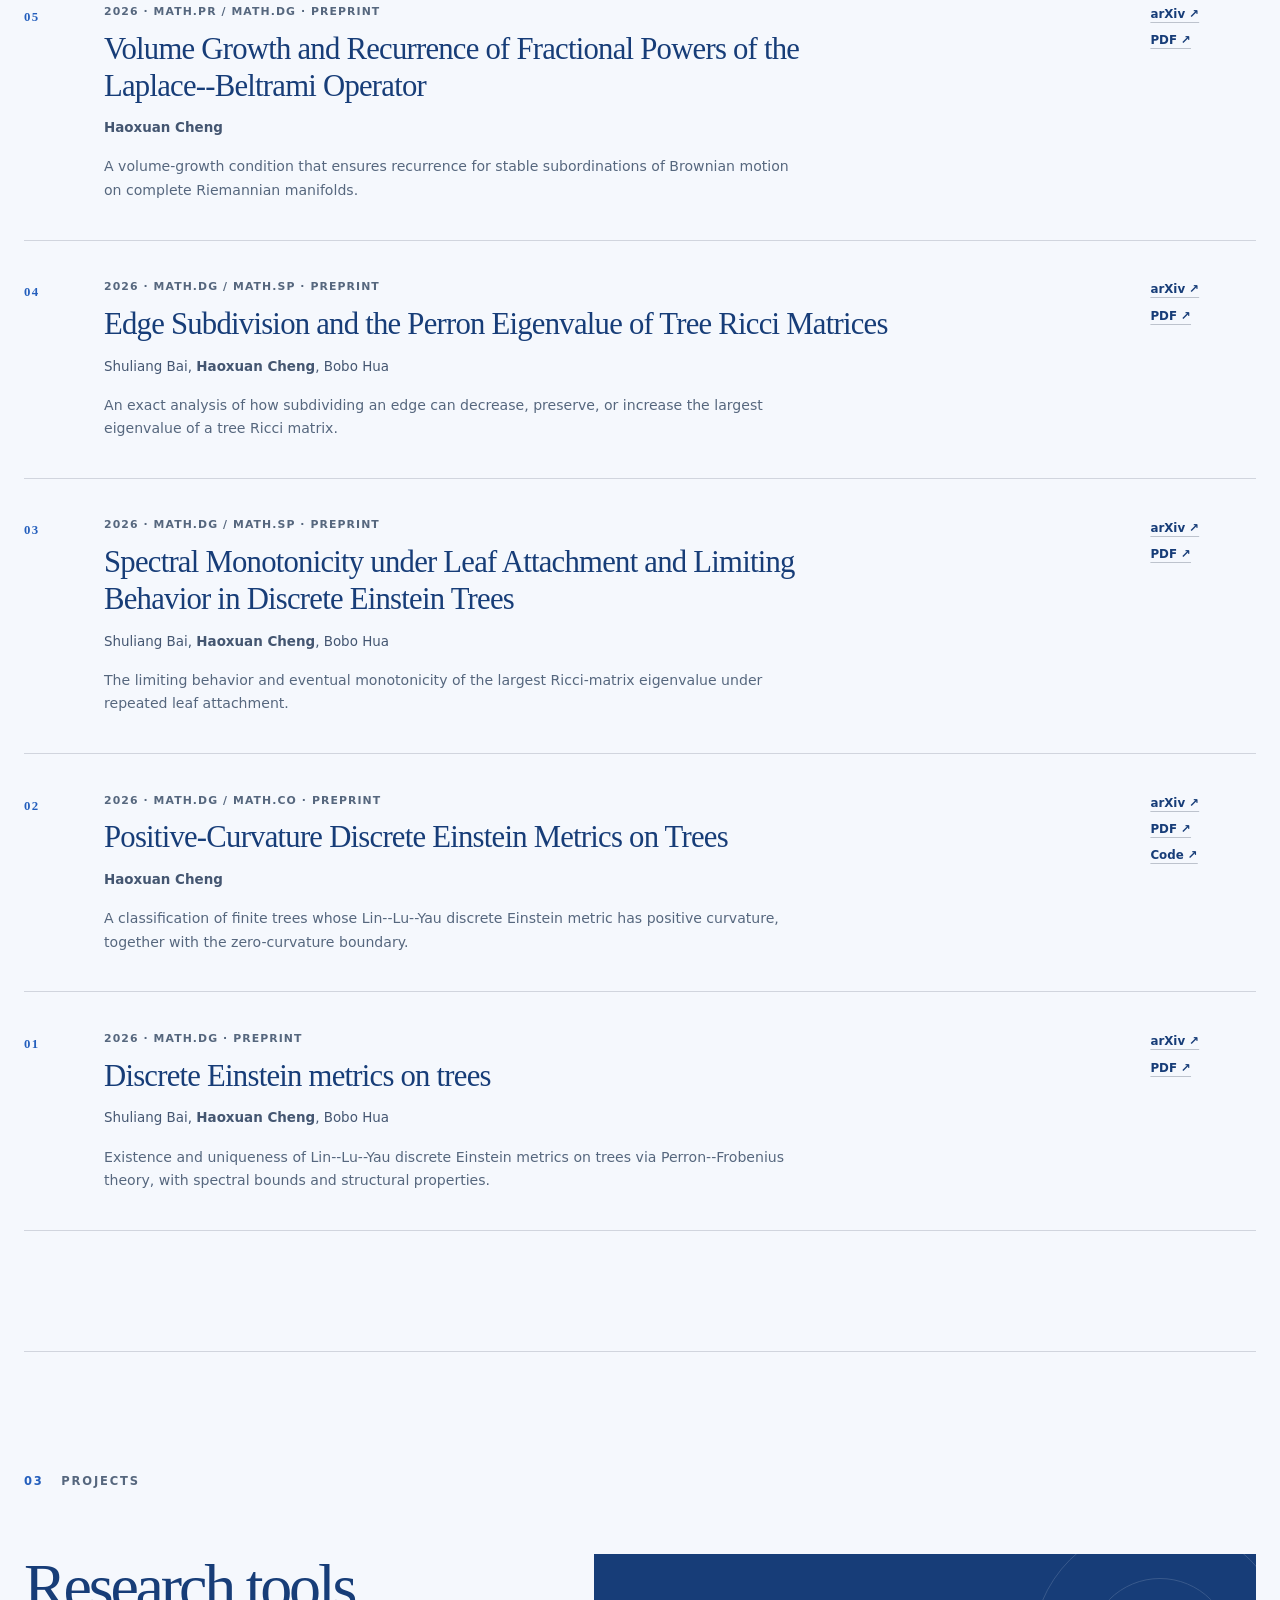
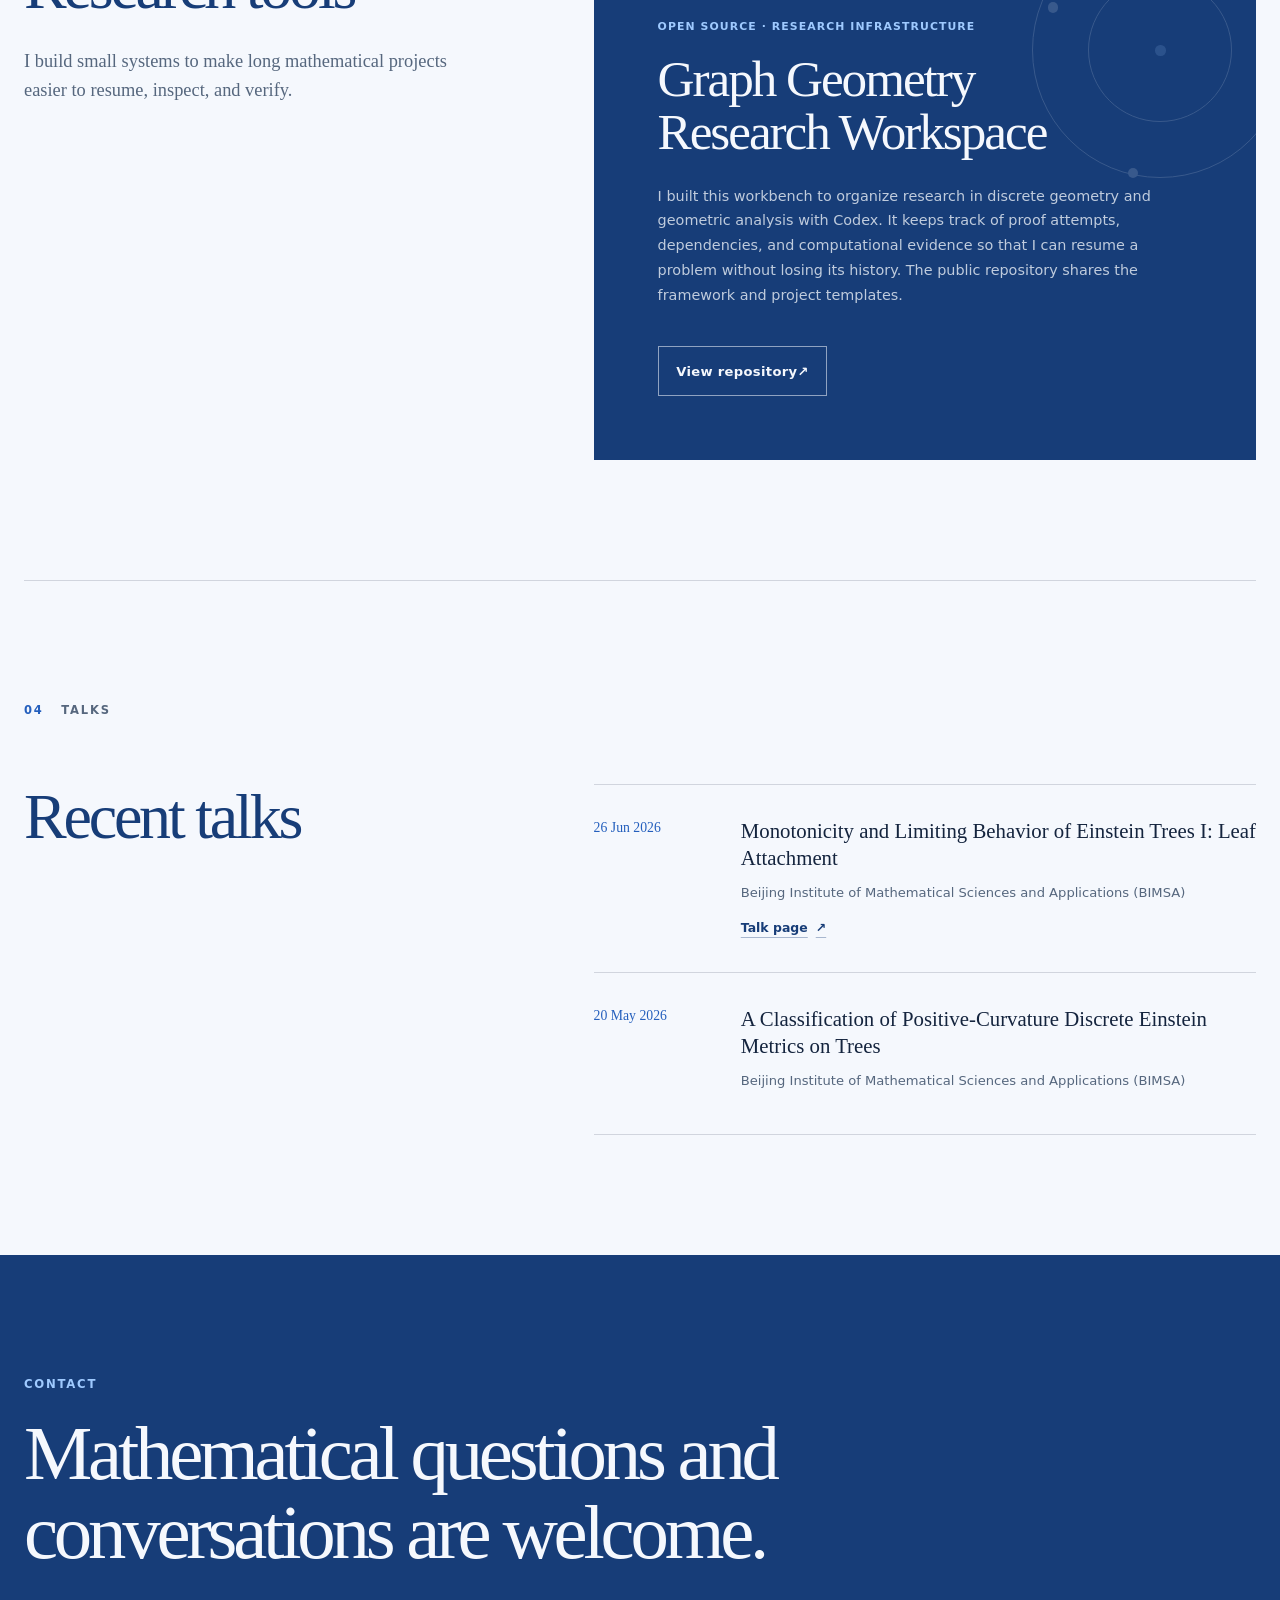
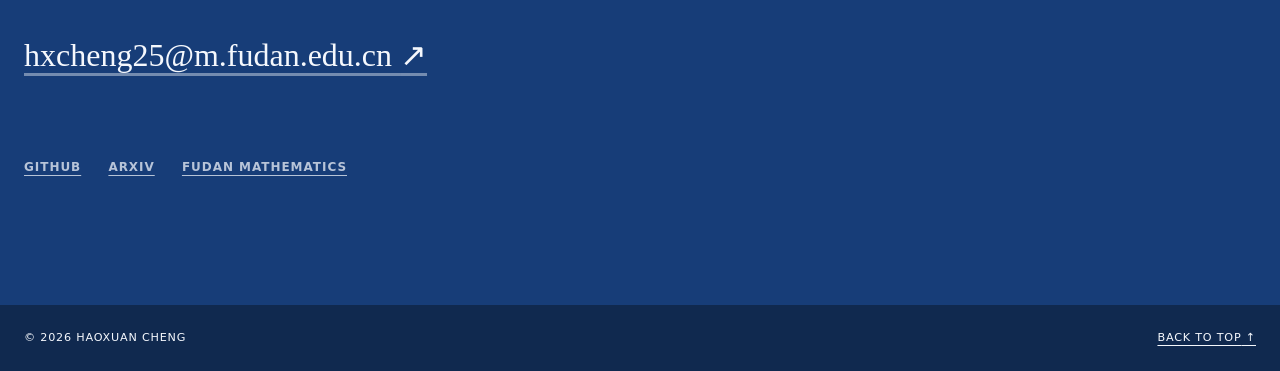
==== commit 6284a48d: "Add three latest arXiv preprints" ====
--- a/index.html
+++ b/index.html
@@ -147,8 +147,50 @@
         </a>
       </div>
 
-      <p class="papers-intro reveal" data-en="Six arXiv preprints: four on discrete Einstein metrics and their spectral theory, one on odd σₖ-curvature flows, and one on volume growth and recurrence." data-zh="六篇 arXiv 预印本：四篇关于离散 Einstein 度量及其谱理论，一篇关于奇数阶 σₖ 曲率流，一篇关于体积增长与重返性。">Six arXiv preprints: four on discrete Einstein metrics and their spectral theory, one on odd σₖ-curvature flows, and one on volume growth and recurrence.</p>
+      <p class="papers-intro reveal" data-en="Nine arXiv preprints in discrete geometry, curvature flows, geometric analysis, and surface theory." data-zh="九篇 arXiv 预印本，涉及离散几何、曲率流、几何分析与曲面理论。">Nine arXiv preprints in discrete geometry, curvature flows, geometric analysis, and surface theory.</p>
       <ol class="paper-list">
+        <li class="paper reveal">
+          <div class="paper-index">09</div>
+          <div class="paper-main">
+            <p class="paper-meta">2026 · math.DG · <span data-en="preprint" data-zh="预印本">preprint</span></p>
+            <h3>Umbilic slopes and cubic Weingarten surfaces</h3>
+            <p class="paper-authors"><strong>Haoxuan Cheng</strong></p>
+            <p class="paper-summary" data-en="Possible slopes of principal curvatures near umbilics and a classification of compact surfaces satisfying a cubic Weingarten relation." data-zh="研究脐点附近主曲率的可能斜率，并分类满足三次 Weingarten 关系的紧致曲面。">Possible slopes of principal curvatures near umbilics and a classification of compact surfaces satisfying a cubic Weingarten relation.</p>
+          </div>
+          <div class="paper-links">
+            <a href="https://arxiv.org/abs/2609.19188" target="_blank" rel="noopener noreferrer">arXiv <span aria-hidden="true">↗</span></a>
+            <a href="https://arxiv.org/pdf/2609.19188" target="_blank" rel="noopener noreferrer">PDF <span aria-hidden="true">↗</span></a>
+          </div>
+        </li>
+
+        <li class="paper reveal">
+          <div class="paper-index">08</div>
+          <div class="paper-main">
+            <p class="paper-meta">2026 · math.DG · <span data-en="preprint" data-zh="预印本">preprint</span></p>
+            <h3>Bounded curvature manifolds without Euclidean isometric immersions of bounded mean curvature</h3>
+            <p class="paper-authors"><strong>Haoxuan Cheng</strong></p>
+            <p class="paper-summary" data-en="Complete bounded-curvature manifolds in every dimension at least two with no Euclidean isometric immersion of bounded mean curvature." data-zh="在每个至少二维的维数中构造曲率有界的完备流形，使其不存在平均曲率有界的欧氏等距浸入。">Complete bounded-curvature manifolds in every dimension at least two with no Euclidean isometric immersion of bounded mean curvature.</p>
+          </div>
+          <div class="paper-links">
+            <a href="https://arxiv.org/abs/2609.19168" target="_blank" rel="noopener noreferrer">arXiv <span aria-hidden="true">↗</span></a>
+            <a href="https://arxiv.org/pdf/2609.19168" target="_blank" rel="noopener noreferrer">PDF <span aria-hidden="true">↗</span></a>
+          </div>
+        </li>
+
+        <li class="paper reveal">
+          <div class="paper-index">07</div>
+          <div class="paper-main">
+            <p class="paper-meta">2026 · math.DG · <span data-en="preprint" data-zh="预印本">preprint</span></p>
+            <h3>Unbounded normalized scalar curvature integrals in dimension four</h3>
+            <p class="paper-authors"><strong>Haoxuan Cheng</strong></p>
+            <p class="paper-summary" data-en="Examples in every dimension at least four with nonnegative Ricci curvature and unbounded normalized scalar curvature integrals over expanding geodesic balls." data-zh="构造每个至少四维的例子：Ricci 曲率非负，而测地球上的归一化标量曲率积分趋于无穷。">Examples in every dimension at least four with nonnegative Ricci curvature and unbounded normalized scalar curvature integrals over expanding geodesic balls.</p>
+          </div>
+          <div class="paper-links">
+            <a href="https://arxiv.org/abs/2609.10323" target="_blank" rel="noopener noreferrer">arXiv <span aria-hidden="true">↗</span></a>
+            <a href="https://arxiv.org/pdf/2609.10323" target="_blank" rel="noopener noreferrer">PDF <span aria-hidden="true">↗</span></a>
+          </div>
+        </li>
+
         <li class="paper reveal">
           <div class="paper-index">06</div>
           <div class="paper-main">
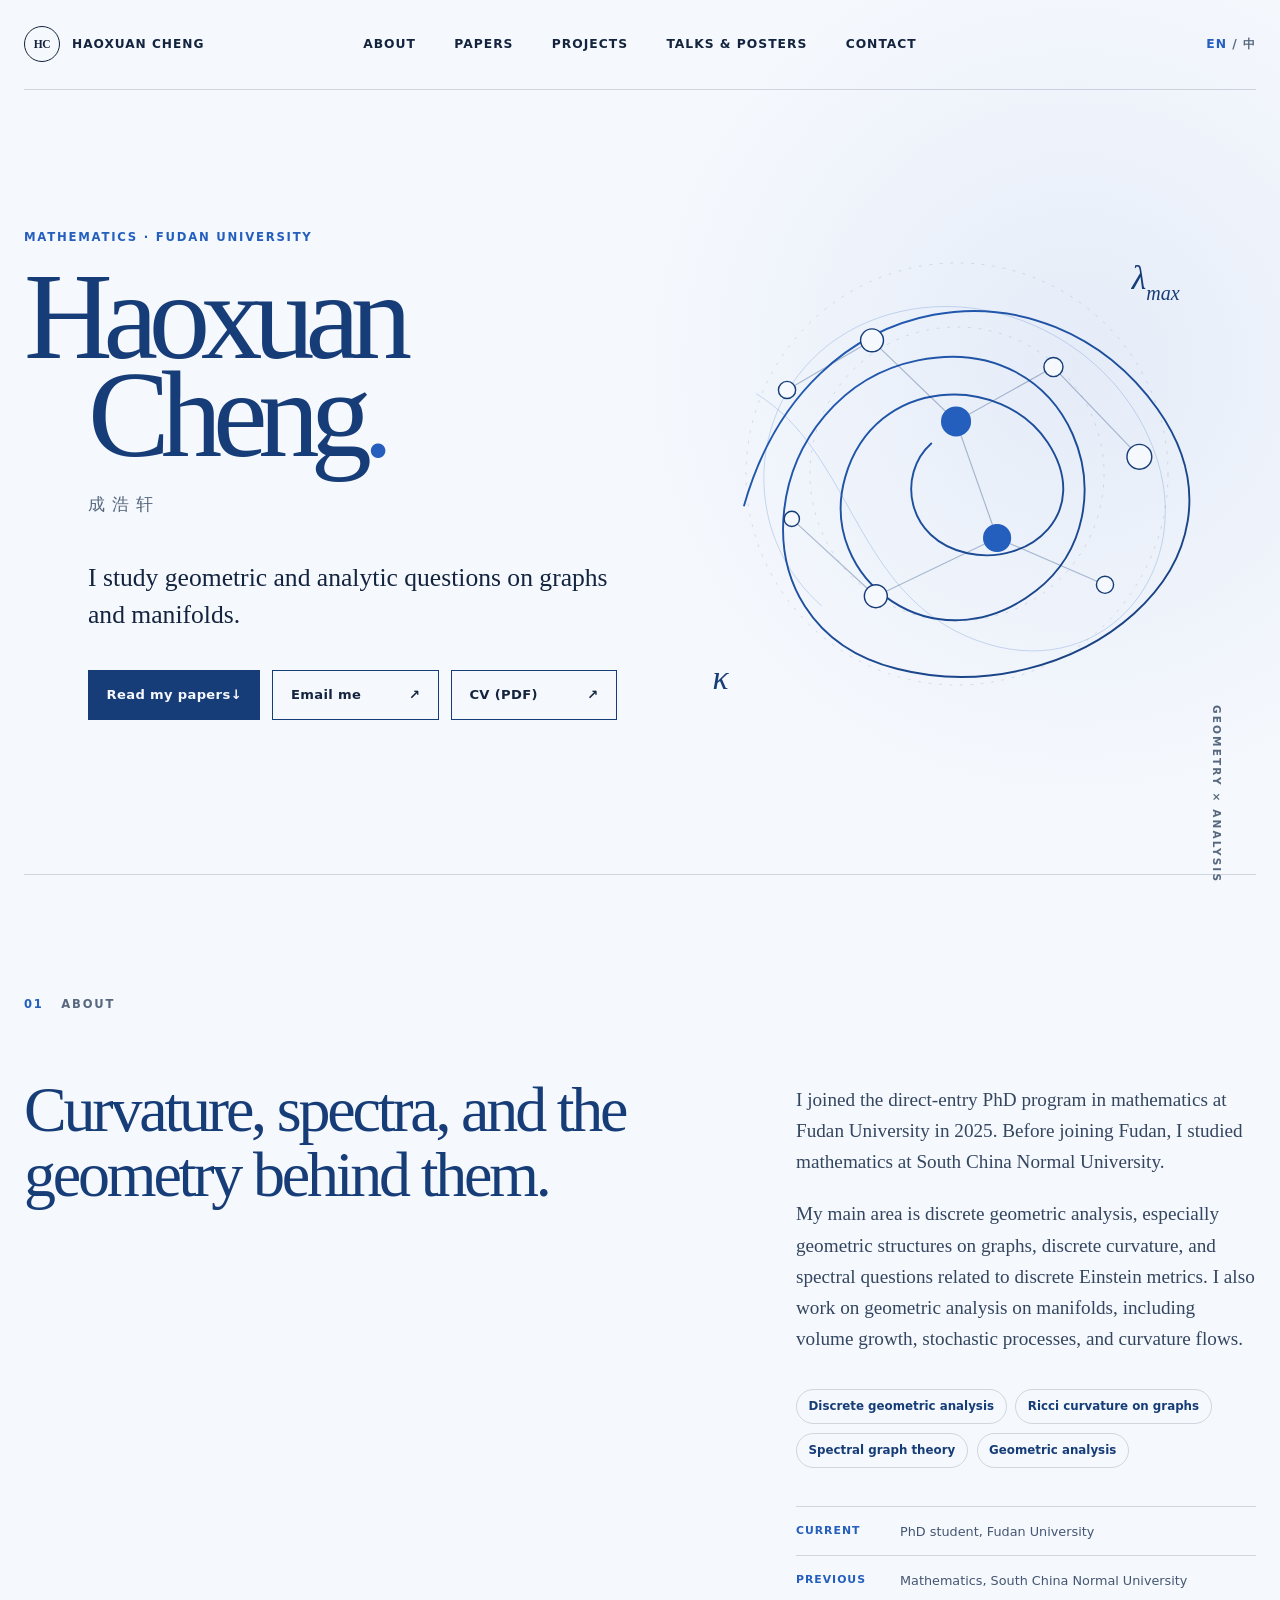
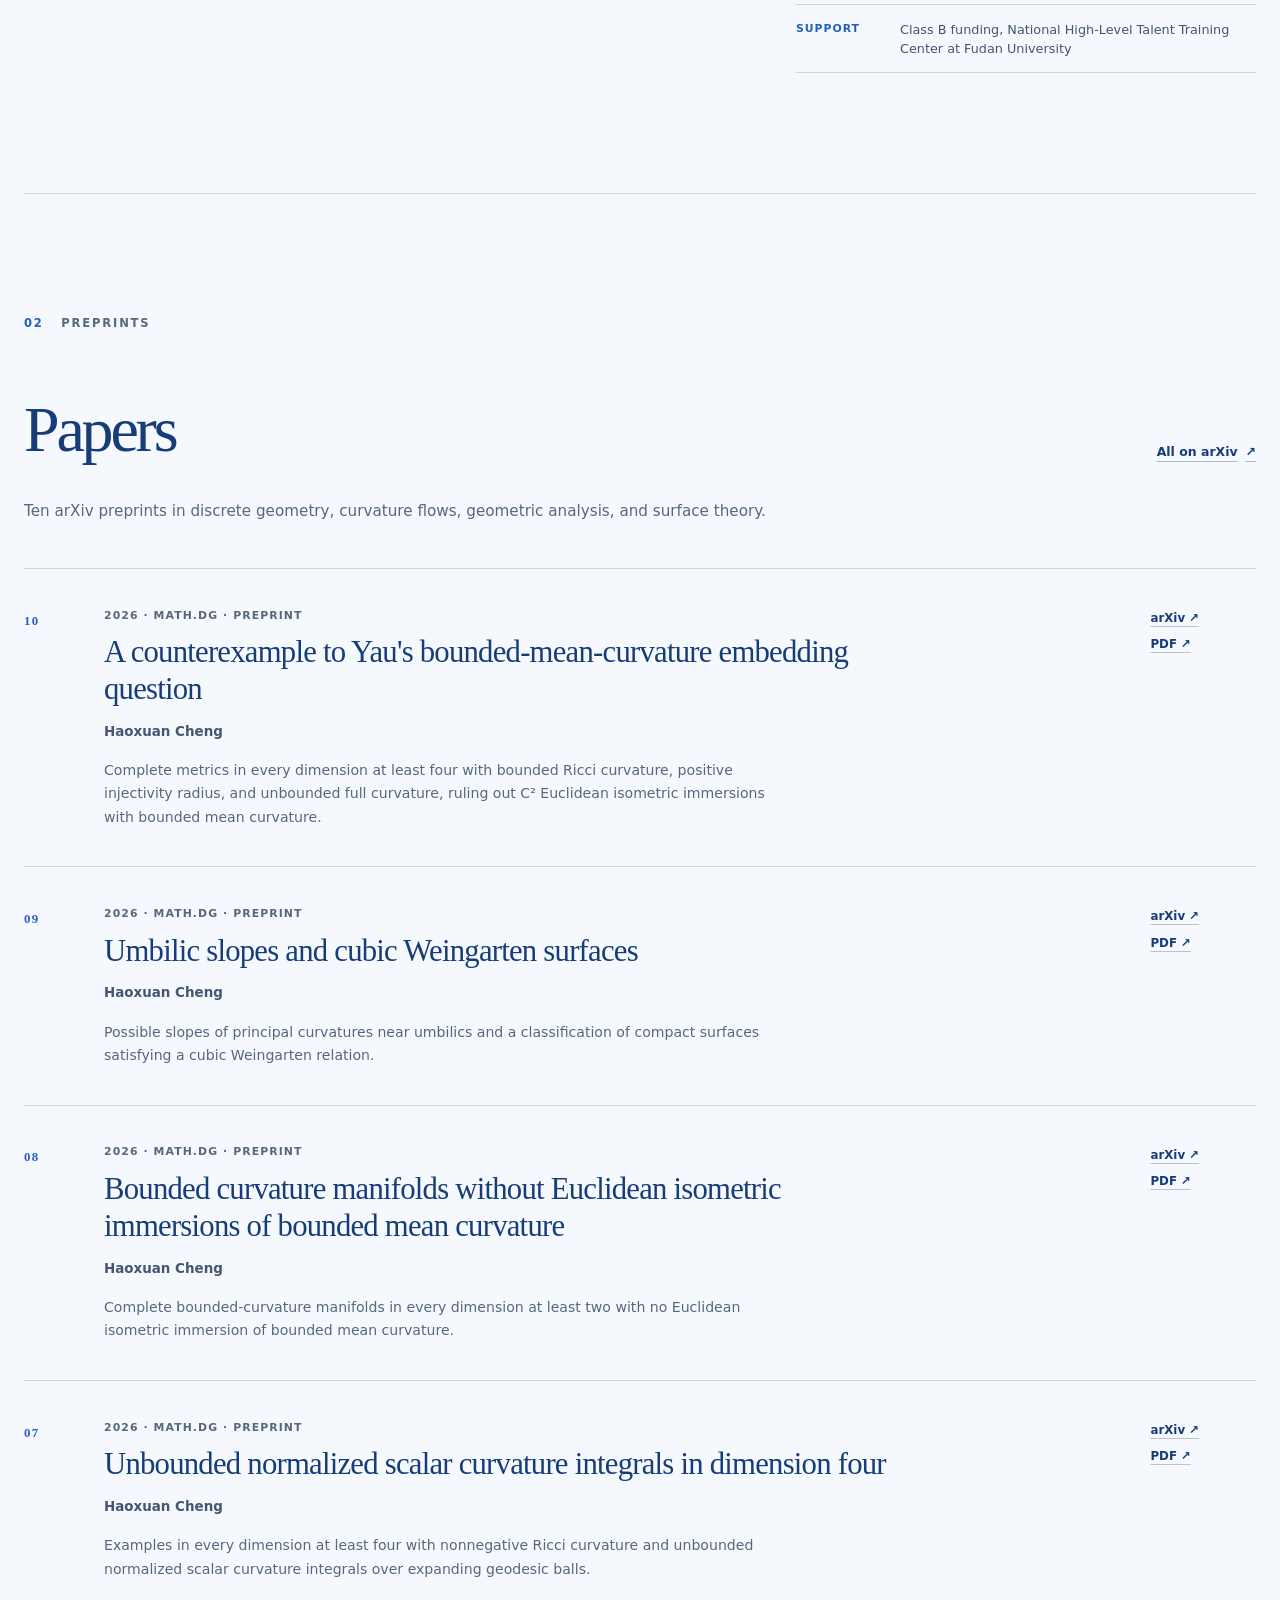
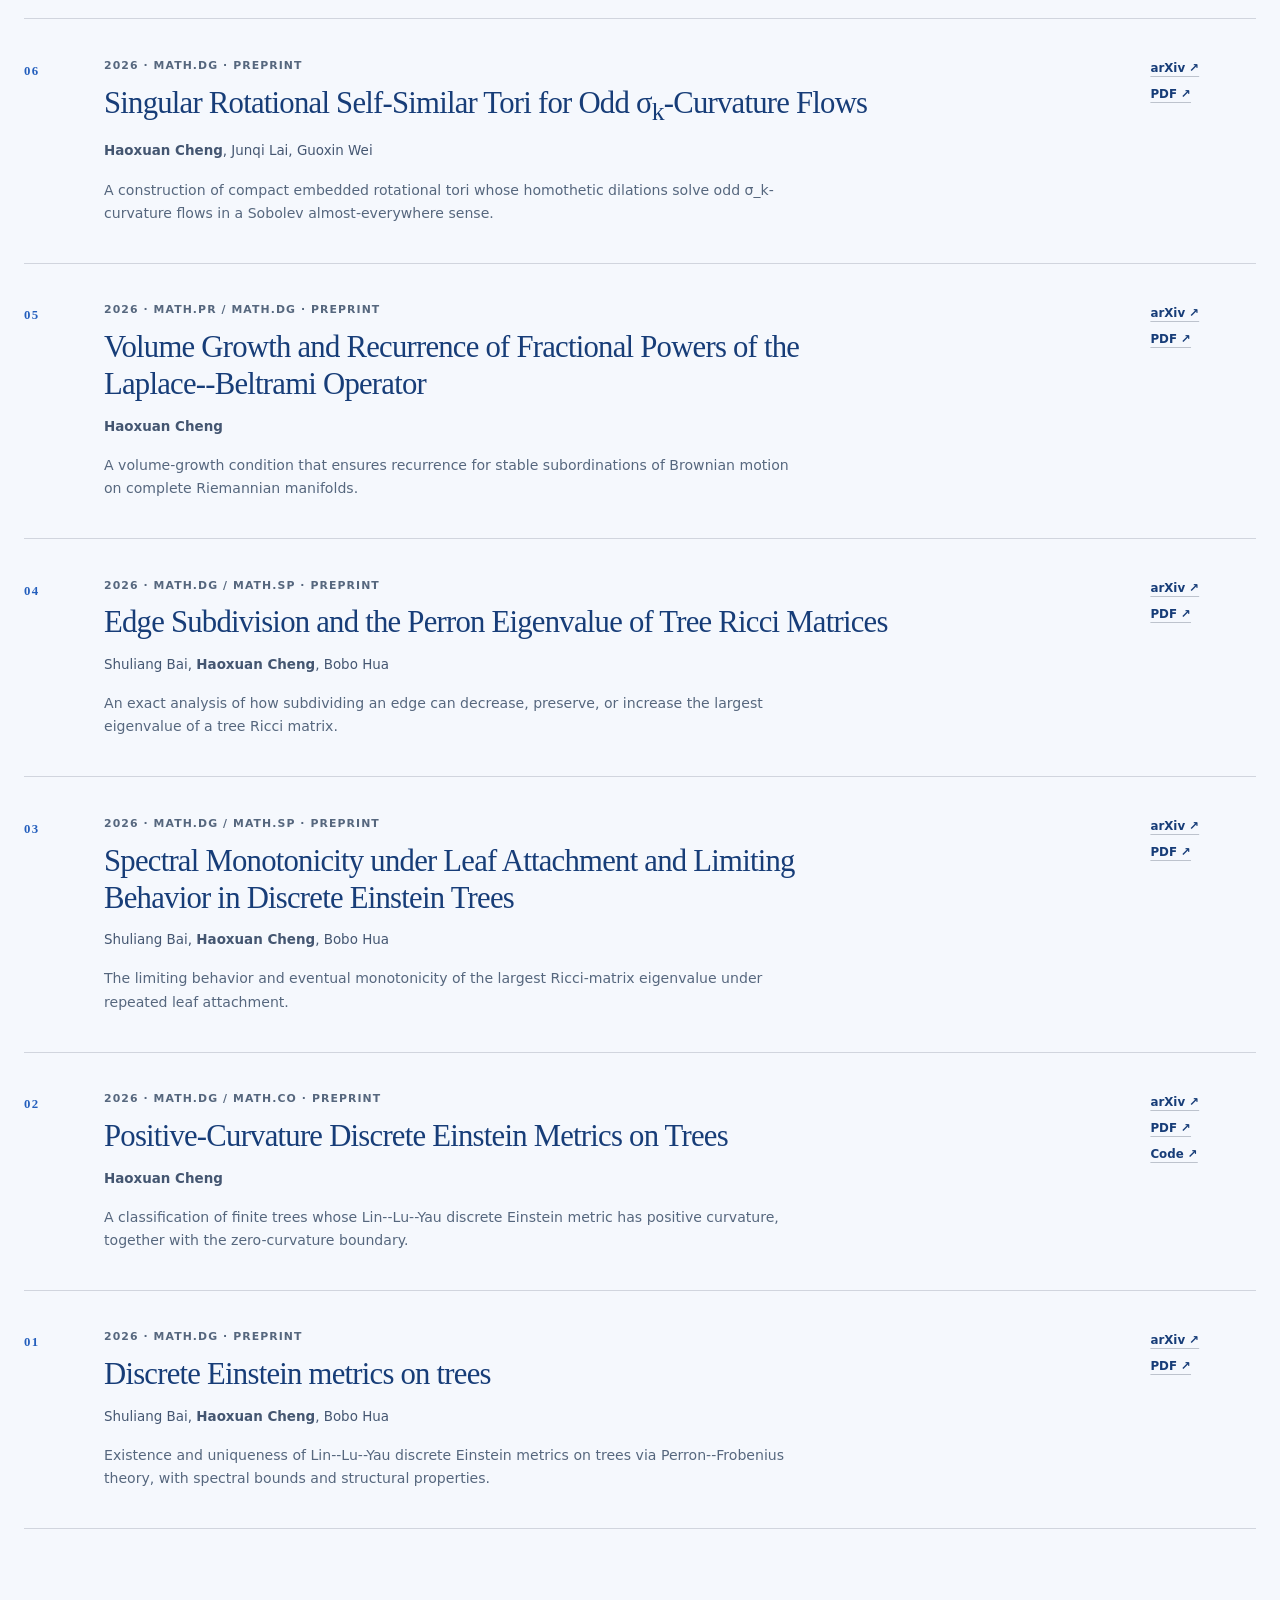
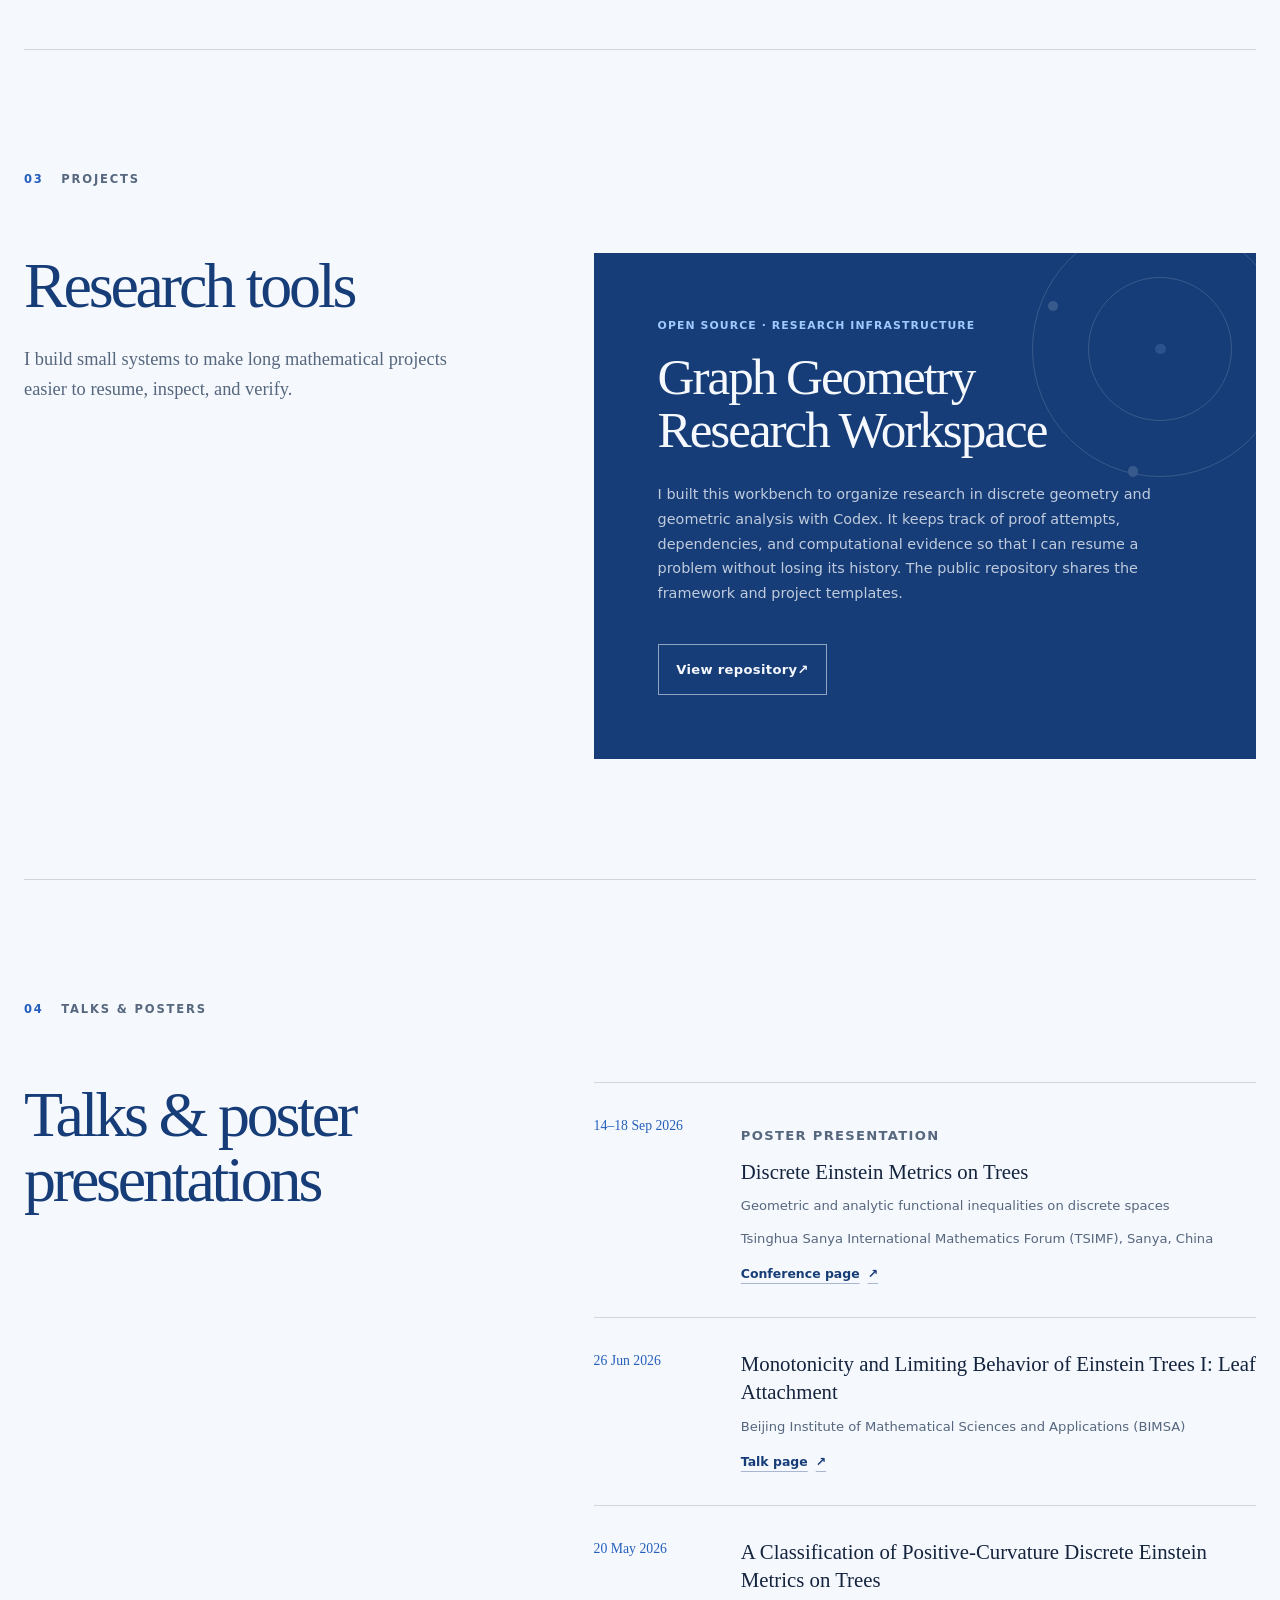
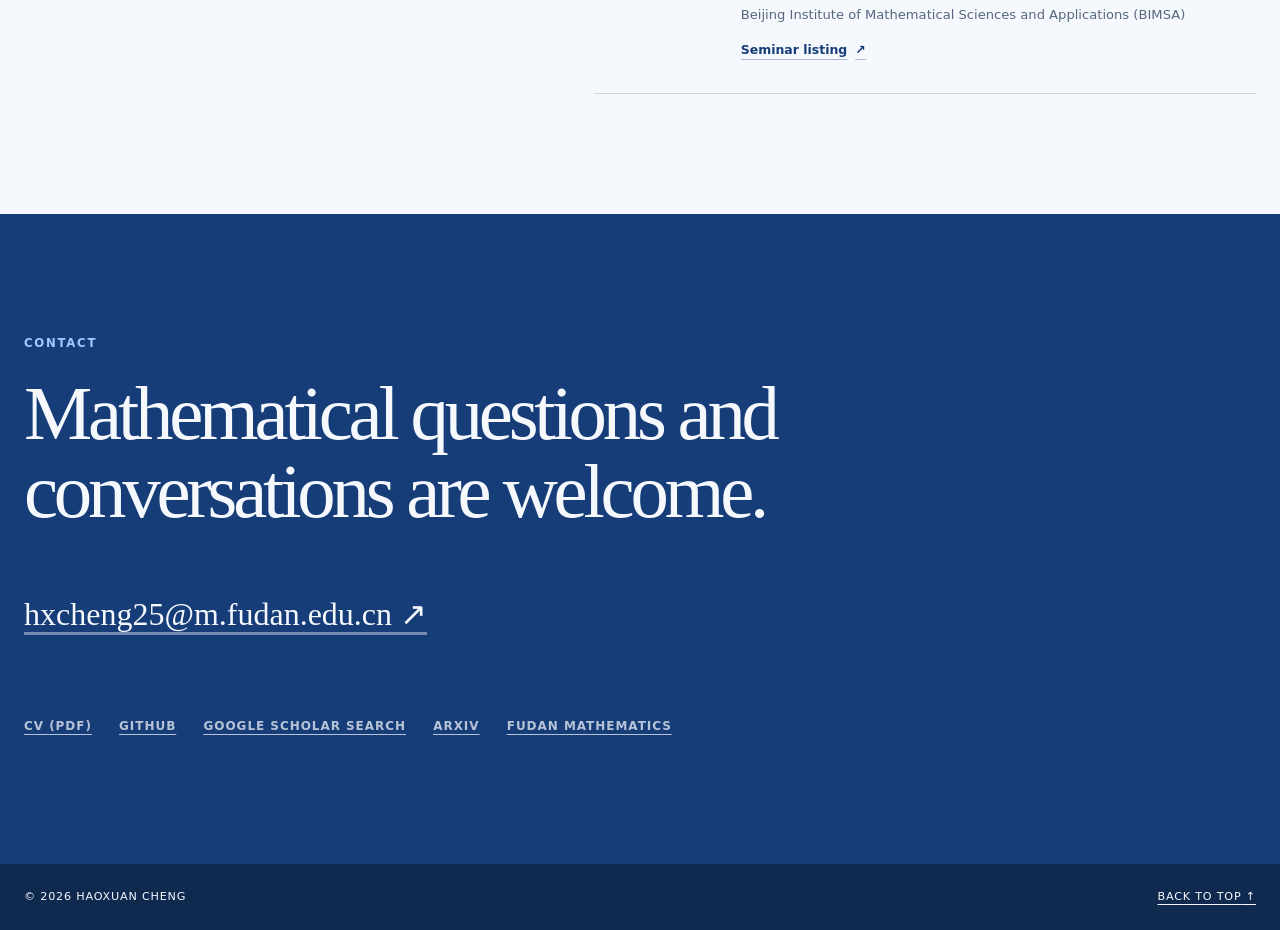
==== commit 153802c5: "Update publications, add Sanya poster presentation and academic CV" ====
--- a/index.html
+++ b/index.html
@@ -28,7 +28,7 @@
       <a href="#about" data-en="About" data-zh="关于">About</a>
       <a href="#papers" data-en="Papers" data-zh="论文">Papers</a>
       <a href="#projects" data-en="Projects" data-zh="项目">Projects</a>
-      <a href="#talks" data-en="Talks" data-zh="报告">Talks</a>
+      <a href="#talks" data-en="Talks & posters" data-zh="报告与海报">Talks &amp; posters</a>
       <a href="#contact" data-en="Contact" data-zh="联系">Contact</a>
     </nav>
     <button class="language-toggle" type="button" aria-label="切换为中文" aria-pressed="false">
@@ -55,6 +55,10 @@
           </a>
           <a class="button button-secondary" href="mailto:hxcheng25@m.fudan.edu.cn">
             <span data-en="Email me" data-zh="给我邮件">Email me</span>
+            <span aria-hidden="true">↗</span>
+          </a>
+          <a class="button button-secondary" href="cv.pdf">
+            <span data-en="CV (PDF)" data-zh="学术简历（PDF）">CV (PDF)</span>
             <span aria-hidden="true">↗</span>
           </a>
         </div>
@@ -147,8 +151,22 @@
         </a>
       </div>
 
-      <p class="papers-intro reveal" data-en="Nine arXiv preprints in discrete geometry, curvature flows, geometric analysis, and surface theory." data-zh="九篇 arXiv 预印本，涉及离散几何、曲率流、几何分析与曲面理论。">Nine arXiv preprints in discrete geometry, curvature flows, geometric analysis, and surface theory.</p>
+      <p class="papers-intro reveal" data-en="Ten arXiv preprints in discrete geometry, curvature flows, geometric analysis, and surface theory." data-zh="十篇 arXiv 预印本，涉及离散几何、曲率流、几何分析与曲面理论。">Ten arXiv preprints in discrete geometry, curvature flows, geometric analysis, and surface theory.</p>
       <ol class="paper-list">
+        <li class="paper reveal">
+          <div class="paper-index">10</div>
+          <div class="paper-main">
+            <p class="paper-meta">2026 · math.DG · <span data-en="preprint" data-zh="预印本">preprint</span></p>
+            <h3>A counterexample to Yau's bounded-mean-curvature embedding question</h3>
+            <p class="paper-authors"><strong>Haoxuan Cheng</strong></p>
+            <p class="paper-summary" data-en="Complete metrics in every dimension at least four with bounded Ricci curvature, positive injectivity radius, and unbounded full curvature, ruling out C² Euclidean isometric immersions with bounded mean curvature." data-zh="在每个至少四维的维数中构造 Ricci 曲率有界、注入半径有正下界而全曲率无界的完备度量，排除平均曲率有界的 C² 欧氏等距浸入。">Complete metrics in every dimension at least four with bounded Ricci curvature, positive injectivity radius, and unbounded full curvature, ruling out C² Euclidean isometric immersions with bounded mean curvature.</p>
+          </div>
+          <div class="paper-links">
+            <a href="https://arxiv.org/abs/2610.00153" target="_blank" rel="noopener noreferrer">arXiv <span aria-hidden="true">↗</span></a>
+            <a href="https://arxiv.org/pdf/2610.00153" target="_blank" rel="noopener noreferrer">PDF <span aria-hidden="true">↗</span></a>
+          </div>
+        </li>
+
         <li class="paper reveal">
           <div class="paper-index">09</div>
           <div class="paper-main">
@@ -306,11 +324,21 @@
     <section class="section talks" id="talks" aria-labelledby="talks-title">
       <div class="section-label reveal">
         <span>04</span>
-        <span data-en="Talks" data-zh="报告">Talks</span>
+        <span data-en="Talks & posters" data-zh="报告与海报">Talks &amp; posters</span>
       </div>
       <div class="talks-grid">
-        <h2 id="talks-title" class="section-title reveal" data-en="Recent talks" data-zh="近期报告">Recent talks</h2>
+        <h2 id="talks-title" class="section-title reveal" data-en="Talks & poster presentations" data-zh="学术报告与海报展示">Talks &amp; poster presentations</h2>
         <div class="timeline">
+          <article class="talk reveal">
+            <time datetime="2026-09" data-en="14–18 Sep 2026" data-zh="2026 年 9 月 14–18 日">14–18 Sep 2026</time>
+            <div>
+              <p class="paper-meta" data-en="Poster presentation" data-zh="海报展示">Poster presentation</p>
+              <h3>Discrete Einstein Metrics on Trees</h3>
+              <p data-en="Geometric and analytic functional inequalities on discrete spaces" data-zh="离散空间上的几何和解析函数不等式">Geometric and analytic functional inequalities on discrete spaces</p>
+              <p data-en="Tsinghua Sanya International Mathematics Forum (TSIMF), Sanya, China" data-zh="清华三亚国际数学论坛（TSIMF），中国三亚">Tsinghua Sanya International Mathematics Forum (TSIMF), Sanya, China</p>
+              <a class="text-link" href="https://tsimf.tsinghua.edu.cn/info/1589/1881.htm" target="_blank" rel="noopener noreferrer"><span data-en="Conference page" data-zh="会议页面">Conference page</span> <span aria-hidden="true">↗</span></a>
+            </div>
+          </article>
           <article class="talk reveal">
             <time datetime="2026-06-26">26 Jun 2026</time>
             <div>
@@ -324,6 +352,7 @@
             <div>
               <h3>A Classification of Positive-Curvature Discrete Einstein Metrics on Trees</h3>
               <p data-en="Beijing Institute of Mathematical Sciences and Applications (BIMSA)" data-zh="北京雁栖湖应用数学研究院（BIMSA）">Beijing Institute of Mathematical Sciences and Applications (BIMSA)</p>
+              <a class="text-link" href="https://www.bimsa.cn/zh-CN/research_detail/GraStrSpeExt.html" target="_blank" rel="noopener noreferrer"><span data-en="Seminar listing" data-zh="讨论班记录">Seminar listing</span> <span aria-hidden="true">↗</span></a>
             </div>
           </article>
         </div>
@@ -336,7 +365,9 @@
         <h2 id="contact-title" data-en="Mathematical questions and conversations are welcome." data-zh="欢迎来信讨论数学问题。">Mathematical questions and conversations are welcome.</h2>
         <a class="contact-email" href="mailto:hxcheng25@m.fudan.edu.cn">hxcheng25@m.fudan.edu.cn <span aria-hidden="true">↗</span></a>
         <div class="contact-links">
+          <a href="cv.pdf" data-en="CV (PDF)" data-zh="学术简历（PDF）">CV (PDF)</a>
           <a href="https://github.com/coker412" target="_blank" rel="noopener noreferrer">GitHub</a>
+          <a href="https://scholar.google.com/scholar?q=author%3A%22Haoxuan+Cheng%22" target="_blank" rel="noopener noreferrer" data-en="Google Scholar search" data-zh="Google Scholar 作者检索">Google Scholar search</a>
           <a href="https://arxiv.org/search/math?searchtype=author&amp;query=Cheng%2C+Haoxuan" target="_blank" rel="noopener noreferrer">arXiv</a>
           <a href="https://math.fudan.edu.cn/" target="_blank" rel="noopener noreferrer" data-en="Fudan Mathematics" data-zh="复旦数学">Fudan Mathematics</a>
         </div>
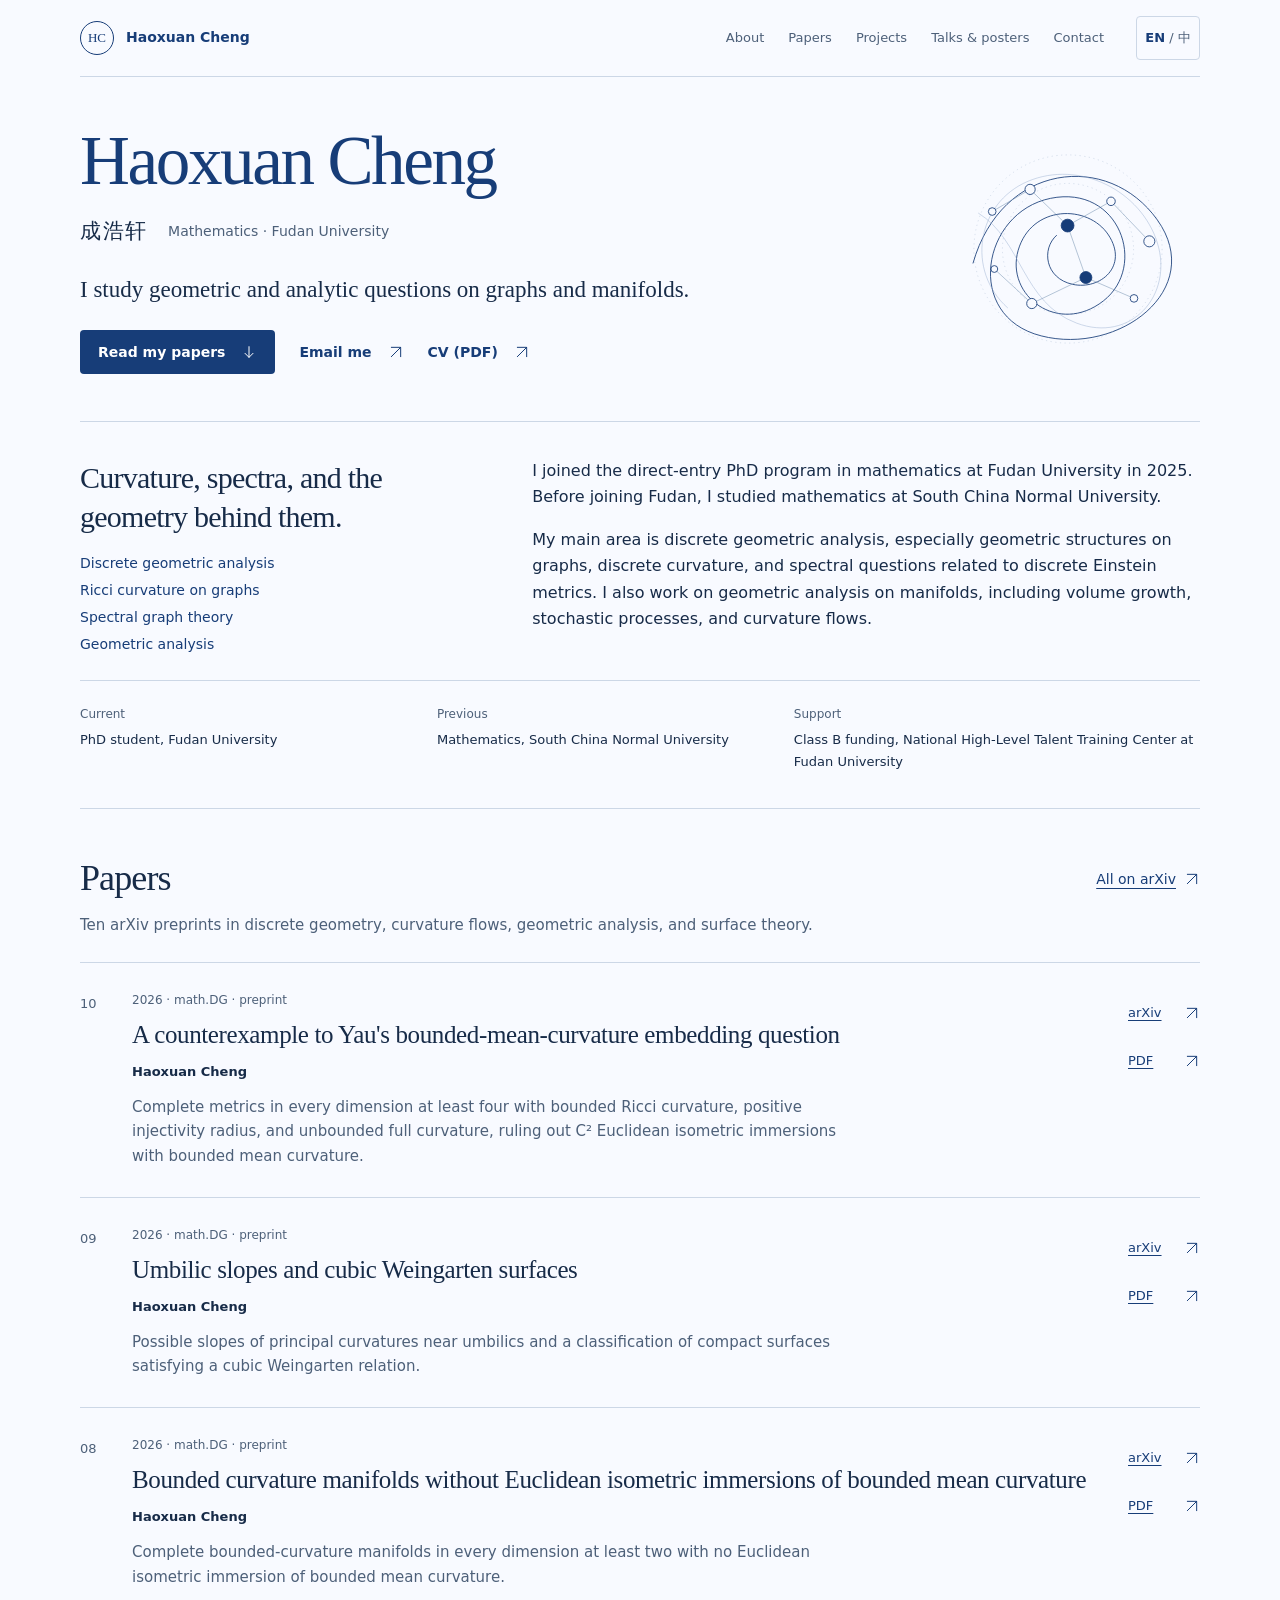
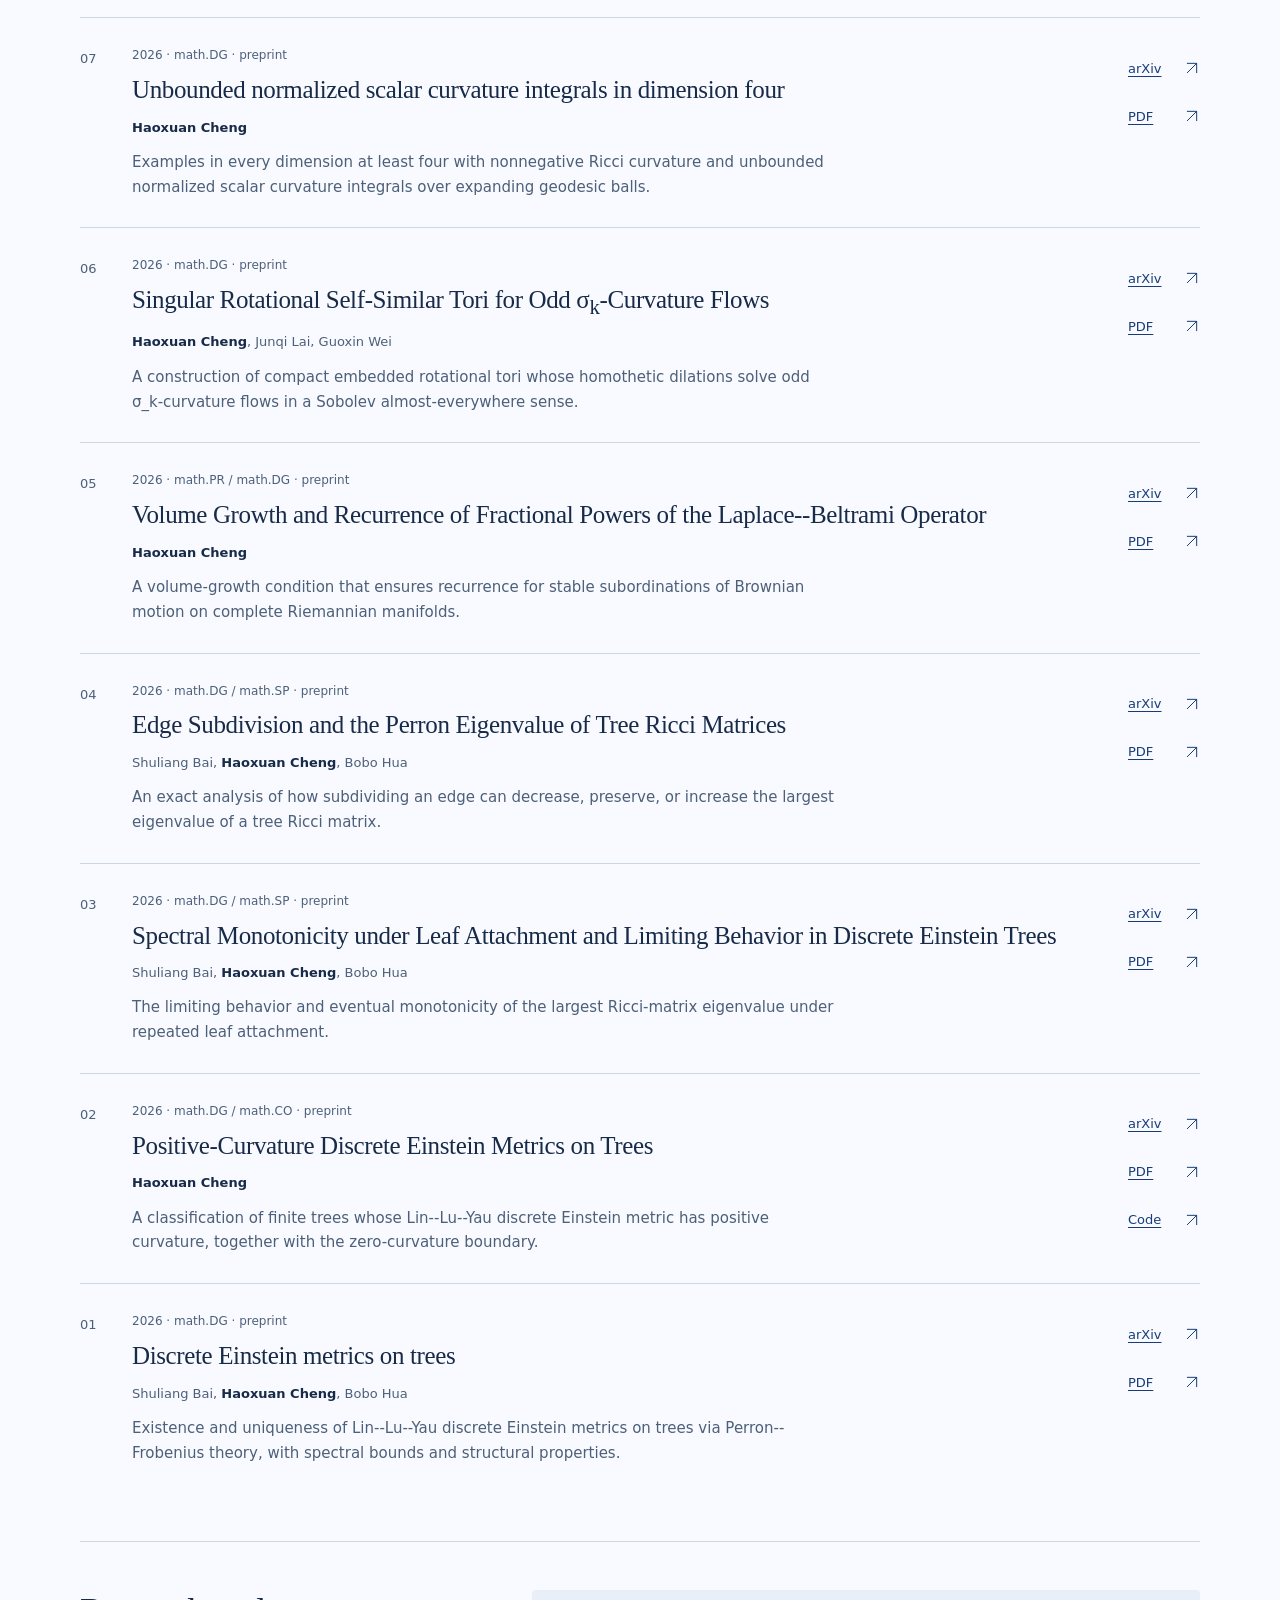
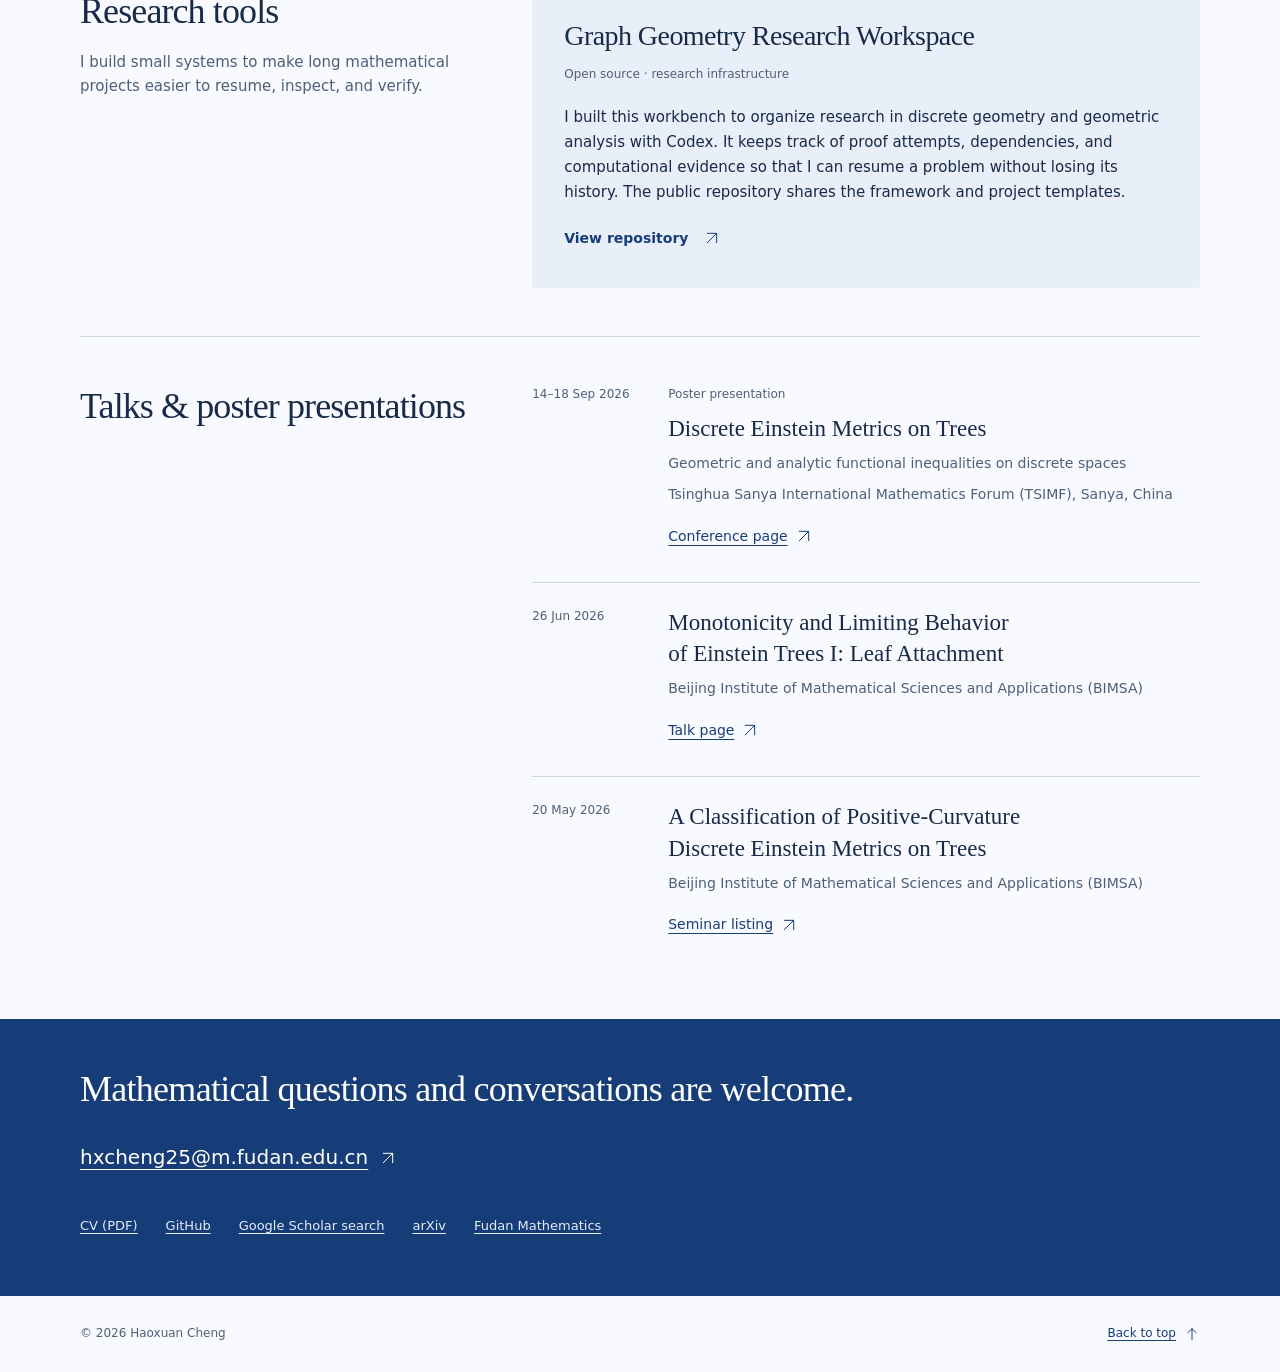
==== commit 1c2ab0ef: "Publish refined bilingual academic homepage" ====
--- a/index.html
+++ b/index.html
@@ -5,11 +5,12 @@
   <meta name="viewport" content="width=device-width, initial-scale=1">
   <meta name="description" content="Haoxuan Cheng is a PhD student in mathematics at Fudan University, working in discrete geometric analysis, graph curvature, geometric flows, and geometric analysis.">
   <meta name="author" content="Haoxuan Cheng">
-  <meta name="theme-color" content="#f5f8fd">
+  <meta name="theme-color" content="#f8faff">
   <meta property="og:title" content="Haoxuan Cheng | Mathematics">
   <meta property="og:description" content="Research in discrete geometric analysis, graph curvature, geometric flows, and geometric analysis.">
   <meta property="og:type" content="website">
   <meta property="og:url" content="https://coker412.github.io/">
+  <link rel="canonical" href="https://coker412.github.io/">
   <title>Haoxuan Cheng | Mathematics</title>
   <script>document.documentElement.classList.add('js')</script>
   <link rel="icon" href="favicon.svg" type="image/svg+xml">
@@ -40,31 +41,30 @@
 
   <main id="main">
     <section class="hero" aria-labelledby="hero-title">
-      <div class="hero-copy reveal">
-        <p class="eyebrow" data-en="Mathematics · Fudan University" data-zh="数学 · 复旦大学">Mathematics · Fudan University</p>
+      <div class="hero-copy">
         <h1 id="hero-title">
           <span>Haoxuan</span>
-          <span>Cheng<span class="accent-dot">.</span></span>
+          <span>Cheng<span class="accent-dot"></span></span>
         </h1>
-        <p class="hero-cn">成浩轩</p>
+        <p class="hero-cn">成浩轩 <span class="hero-affiliation" data-en="Mathematics · Fudan University" data-zh="数学 · 复旦大学">Mathematics · Fudan University</span></p>
         <p class="hero-intro" data-en="I study geometric and analytic questions on graphs and manifolds." data-zh="我研究图与流形上的几何和分析问题。">I study geometric and analytic questions on graphs and manifolds.</p>
         <div class="hero-actions">
           <a class="button button-primary" href="#papers">
             <span data-en="Read my papers" data-zh="阅读论文">Read my papers</span>
-            <span aria-hidden="true">↓</span>
+            <svg class="arrow" viewBox="0 0 24 24" aria-hidden="true"><path d="M12 4v16m-6-6 6 6 6-6"/></svg>
           </a>
           <a class="button button-secondary" href="mailto:hxcheng25@m.fudan.edu.cn">
             <span data-en="Email me" data-zh="给我邮件">Email me</span>
-            <span aria-hidden="true">↗</span>
+            <svg class="arrow" viewBox="0 0 24 24" aria-hidden="true"><path d="M5 19 19 5M5 5h14v14"/></svg>
           </a>
           <a class="button button-secondary" href="cv.pdf">
             <span data-en="CV (PDF)" data-zh="学术简历（PDF）">CV (PDF)</span>
-            <span aria-hidden="true">↗</span>
+            <svg class="arrow" viewBox="0 0 24 24" aria-hidden="true"><path d="M5 19 19 5M5 5h14v14"/></svg>
           </a>
         </div>
       </div>
 
-      <div class="hero-figure reveal" aria-hidden="true">
+      <div class="hero-figure" aria-hidden="true">
         <svg class="geometry" viewBox="0 0 620 620" role="img">
           <defs>
             <linearGradient id="curve-gradient" x1="0" y1="0" x2="1" y2="1">
@@ -97,29 +97,26 @@
             <circle cx="225" cy="438" r="12"/>
             <circle cx="137" cy="357" r="8"/>
           </g>
-          <text x="54" y="535">κ</text>
-          <text x="493" y="116">λ<tspan baseline-shift="sub" font-size="21">max</tspan></text>
         </svg>
-        <p class="figure-note">geometry × analysis</p>
+
       </div>
     </section>
 
     <section class="section about" id="about" aria-labelledby="about-title">
-      <div class="section-label reveal">
-        <span>01</span>
-        <span data-en="About" data-zh="关于">About</span>
-      </div>
       <div class="about-grid">
-        <h2 id="about-title" class="section-title reveal" data-en="Curvature, spectra, and the geometry behind them." data-zh="曲率、谱，以及它们背后的几何。">Curvature, spectra, and the geometry behind them.</h2>
-        <div class="about-copy reveal">
-          <p data-en="I joined the direct-entry PhD program in mathematics at Fudan University in 2025. Before joining Fudan, I studied mathematics at South China Normal University." data-zh="我是复旦大学数学专业 2025 级直博研究生，此前在华南师范大学学习数学。">I joined the direct-entry PhD program in mathematics at Fudan University in 2025. Before joining Fudan, I studied mathematics at South China Normal University.</p>
-          <p data-en="My main area is discrete geometric analysis, especially geometric structures on graphs, discrete curvature, and spectral questions related to discrete Einstein metrics. I also work on geometric analysis on manifolds, including volume growth, stochastic processes, and curvature flows." data-zh="我主要从事离散几何分析研究，尤其关注图上的几何结构、离散曲率，以及离散 Einstein 度量中的谱问题。我也研究流形上的几何分析，包括体积增长、随机过程与曲率流。">My main area is discrete geometric analysis, especially geometric structures on graphs, discrete curvature, and spectral questions related to discrete Einstein metrics. I also work on geometric analysis on manifolds, including volume growth, stochastic processes, and curvature flows.</p>
+        <div class="about-heading">
+        <h2 id="about-title" class="section-title" data-en="Curvature, spectra, and the geometry behind them." data-zh="曲率、谱，以及它们背后的几何。">Curvature, spectra, and the geometry behind them.</h2>
           <ul class="interest-list" aria-label="Research interests">
             <li data-en="Discrete geometric analysis" data-zh="离散几何分析">Discrete geometric analysis</li>
             <li data-en="Ricci curvature on graphs" data-zh="图上的 Ricci 曲率">Ricci curvature on graphs</li>
             <li data-en="Spectral graph theory" data-zh="谱图理论">Spectral graph theory</li>
             <li data-en="Geometric analysis" data-zh="几何分析">Geometric analysis</li>
           </ul>
+        </div>
+        <div class="about-copy">
+          <p data-en="I joined the direct-entry PhD program in mathematics at Fudan University in 2025. Before joining Fudan, I studied mathematics at South China Normal University." data-zh="我是复旦大学数学专业 2025 级直博研究生，此前在华南师范大学学习数学。">I joined the direct-entry PhD program in mathematics at Fudan University in 2025. Before joining Fudan, I studied mathematics at South China Normal University.</p>
+          <p data-en="My main area is discrete geometric analysis, especially geometric structures on graphs, discrete curvature, and spectral questions related to discrete Einstein metrics. I also work on geometric analysis on manifolds, including volume growth, stochastic processes, and curvature flows." data-zh="我主要从事离散几何分析研究，尤其关注图上的几何结构、离散曲率，以及离散 Einstein 度量中的谱问题。我也研究流形上的几何分析，包括体积增长、随机过程与曲率流。">My main area is discrete geometric analysis, especially geometric structures on graphs, discrete curvature, and spectral questions related to discrete Einstein metrics. I also work on geometric analysis on manifolds, including volume growth, stochastic processes, and curvature flows.</p>
+        </div>
           <dl class="profile-facts">
             <div>
               <dt data-en="Current" data-zh="目前">Current</dt>
@@ -134,26 +131,21 @@
               <dd data-en="Class B funding, National High-Level Talent Training Center at Fudan University" data-zh="复旦大学国家高层次人才培养中心 B 类资助">Class B funding, National High-Level Talent Training Center at Fudan University</dd>
             </div>
           </dl>
-        </div>
       </div>
     </section>
 
     <section class="section papers" id="papers" aria-labelledby="papers-title">
-      <div class="section-label reveal">
-        <span>02</span>
-        <span data-en="Preprints" data-zh="预印本">Preprints</span>
-      </div>
-      <div class="section-heading reveal">
+      <div class="section-heading">
         <h2 id="papers-title" class="section-title" data-en="Papers" data-zh="论文">Papers</h2>
         <a class="text-link" href="https://arxiv.org/search/math?searchtype=author&amp;query=Cheng%2C+Haoxuan" target="_blank" rel="noopener noreferrer">
           <span data-en="All on arXiv" data-zh="在 arXiv 查看全部">All on arXiv</span>
-          <span aria-hidden="true">↗</span>
+          <svg class="arrow" viewBox="0 0 24 24" aria-hidden="true"><path d="M5 19 19 5M5 5h14v14"/></svg>
         </a>
       </div>
 
-      <p class="papers-intro reveal" data-en="Ten arXiv preprints in discrete geometry, curvature flows, geometric analysis, and surface theory." data-zh="十篇 arXiv 预印本，涉及离散几何、曲率流、几何分析与曲面理论。">Ten arXiv preprints in discrete geometry, curvature flows, geometric analysis, and surface theory.</p>
+      <p class="papers-intro" data-en="Ten arXiv preprints in discrete geometry, curvature flows, geometric analysis, and surface theory." data-zh="十篇 arXiv 预印本，涉及离散几何、曲率流、几何分析与曲面理论。">Ten arXiv preprints in discrete geometry, curvature flows, geometric analysis, and surface theory.</p>
       <ol class="paper-list">
-        <li class="paper reveal">
+        <li class="paper">
           <div class="paper-index">10</div>
           <div class="paper-main">
             <p class="paper-meta">2026 · math.DG · <span data-en="preprint" data-zh="预印本">preprint</span></p>
@@ -162,12 +154,12 @@
             <p class="paper-summary" data-en="Complete metrics in every dimension at least four with bounded Ricci curvature, positive injectivity radius, and unbounded full curvature, ruling out C² Euclidean isometric immersions with bounded mean curvature." data-zh="在每个至少四维的维数中构造 Ricci 曲率有界、注入半径有正下界而全曲率无界的完备度量，排除平均曲率有界的 C² 欧氏等距浸入。">Complete metrics in every dimension at least four with bounded Ricci curvature, positive injectivity radius, and unbounded full curvature, ruling out C² Euclidean isometric immersions with bounded mean curvature.</p>
           </div>
           <div class="paper-links">
-            <a href="https://arxiv.org/abs/2610.00153" target="_blank" rel="noopener noreferrer">arXiv <span aria-hidden="true">↗</span></a>
-            <a href="https://arxiv.org/pdf/2610.00153" target="_blank" rel="noopener noreferrer">PDF <span aria-hidden="true">↗</span></a>
-          </div>
-        </li>
-
-        <li class="paper reveal">
+            <a href="https://arxiv.org/abs/2610.00153" target="_blank" rel="noopener noreferrer">arXiv <svg class="arrow" viewBox="0 0 24 24" aria-hidden="true"><path d="M5 19 19 5M5 5h14v14"/></svg></a>
+            <a href="https://arxiv.org/pdf/2610.00153" target="_blank" rel="noopener noreferrer">PDF <svg class="arrow" viewBox="0 0 24 24" aria-hidden="true"><path d="M5 19 19 5M5 5h14v14"/></svg></a>
+          </div>
+        </li>
+
+        <li class="paper">
           <div class="paper-index">09</div>
           <div class="paper-main">
             <p class="paper-meta">2026 · math.DG · <span data-en="preprint" data-zh="预印本">preprint</span></p>
@@ -176,12 +168,12 @@
             <p class="paper-summary" data-en="Possible slopes of principal curvatures near umbilics and a classification of compact surfaces satisfying a cubic Weingarten relation." data-zh="研究脐点附近主曲率的可能斜率，并分类满足三次 Weingarten 关系的紧致曲面。">Possible slopes of principal curvatures near umbilics and a classification of compact surfaces satisfying a cubic Weingarten relation.</p>
           </div>
           <div class="paper-links">
-            <a href="https://arxiv.org/abs/2609.19188" target="_blank" rel="noopener noreferrer">arXiv <span aria-hidden="true">↗</span></a>
-            <a href="https://arxiv.org/pdf/2609.19188" target="_blank" rel="noopener noreferrer">PDF <span aria-hidden="true">↗</span></a>
-          </div>
-        </li>
-
-        <li class="paper reveal">
+            <a href="https://arxiv.org/abs/2609.19188" target="_blank" rel="noopener noreferrer">arXiv <svg class="arrow" viewBox="0 0 24 24" aria-hidden="true"><path d="M5 19 19 5M5 5h14v14"/></svg></a>
+            <a href="https://arxiv.org/pdf/2609.19188" target="_blank" rel="noopener noreferrer">PDF <svg class="arrow" viewBox="0 0 24 24" aria-hidden="true"><path d="M5 19 19 5M5 5h14v14"/></svg></a>
+          </div>
+        </li>
+
+        <li class="paper">
           <div class="paper-index">08</div>
           <div class="paper-main">
             <p class="paper-meta">2026 · math.DG · <span data-en="preprint" data-zh="预印本">preprint</span></p>
@@ -190,12 +182,12 @@
             <p class="paper-summary" data-en="Complete bounded-curvature manifolds in every dimension at least two with no Euclidean isometric immersion of bounded mean curvature." data-zh="在每个至少二维的维数中构造曲率有界的完备流形，使其不存在平均曲率有界的欧氏等距浸入。">Complete bounded-curvature manifolds in every dimension at least two with no Euclidean isometric immersion of bounded mean curvature.</p>
           </div>
           <div class="paper-links">
-            <a href="https://arxiv.org/abs/2609.19168" target="_blank" rel="noopener noreferrer">arXiv <span aria-hidden="true">↗</span></a>
-            <a href="https://arxiv.org/pdf/2609.19168" target="_blank" rel="noopener noreferrer">PDF <span aria-hidden="true">↗</span></a>
-          </div>
-        </li>
-
-        <li class="paper reveal">
+            <a href="https://arxiv.org/abs/2609.19168" target="_blank" rel="noopener noreferrer">arXiv <svg class="arrow" viewBox="0 0 24 24" aria-hidden="true"><path d="M5 19 19 5M5 5h14v14"/></svg></a>
+            <a href="https://arxiv.org/pdf/2609.19168" target="_blank" rel="noopener noreferrer">PDF <svg class="arrow" viewBox="0 0 24 24" aria-hidden="true"><path d="M5 19 19 5M5 5h14v14"/></svg></a>
+          </div>
+        </li>
+
+        <li class="paper">
           <div class="paper-index">07</div>
           <div class="paper-main">
             <p class="paper-meta">2026 · math.DG · <span data-en="preprint" data-zh="预印本">preprint</span></p>
@@ -204,12 +196,12 @@
             <p class="paper-summary" data-en="Examples in every dimension at least four with nonnegative Ricci curvature and unbounded normalized scalar curvature integrals over expanding geodesic balls." data-zh="构造每个至少四维的例子：Ricci 曲率非负，而测地球上的归一化标量曲率积分趋于无穷。">Examples in every dimension at least four with nonnegative Ricci curvature and unbounded normalized scalar curvature integrals over expanding geodesic balls.</p>
           </div>
           <div class="paper-links">
-            <a href="https://arxiv.org/abs/2609.10323" target="_blank" rel="noopener noreferrer">arXiv <span aria-hidden="true">↗</span></a>
-            <a href="https://arxiv.org/pdf/2609.10323" target="_blank" rel="noopener noreferrer">PDF <span aria-hidden="true">↗</span></a>
-          </div>
-        </li>
-
-        <li class="paper reveal">
+            <a href="https://arxiv.org/abs/2609.10323" target="_blank" rel="noopener noreferrer">arXiv <svg class="arrow" viewBox="0 0 24 24" aria-hidden="true"><path d="M5 19 19 5M5 5h14v14"/></svg></a>
+            <a href="https://arxiv.org/pdf/2609.10323" target="_blank" rel="noopener noreferrer">PDF <svg class="arrow" viewBox="0 0 24 24" aria-hidden="true"><path d="M5 19 19 5M5 5h14v14"/></svg></a>
+          </div>
+        </li>
+
+        <li class="paper">
           <div class="paper-index">06</div>
           <div class="paper-main">
             <p class="paper-meta">2026 · math.DG · <span data-en="preprint" data-zh="预印本">preprint</span></p>
@@ -218,12 +210,12 @@
             <p class="paper-summary" data-en="A construction of compact embedded rotational tori whose homothetic dilations solve odd σ_k-curvature flows in a Sobolev almost-everywhere sense." data-zh="构造紧嵌入旋转环面，使其位似伸缩在 Sobolev 几乎处处意义下满足奇数阶 σ_k 曲率流。">A construction of compact embedded rotational tori whose homothetic dilations solve odd σ_k-curvature flows in a Sobolev almost-everywhere sense.</p>
           </div>
           <div class="paper-links">
-            <a href="https://arxiv.org/abs/2609.01346" target="_blank" rel="noopener noreferrer">arXiv <span aria-hidden="true">↗</span></a>
-            <a href="https://arxiv.org/pdf/2609.01346" target="_blank" rel="noopener noreferrer">PDF <span aria-hidden="true">↗</span></a>
-          </div>
-        </li>
-
-        <li class="paper reveal">
+            <a href="https://arxiv.org/abs/2609.01346" target="_blank" rel="noopener noreferrer">arXiv <svg class="arrow" viewBox="0 0 24 24" aria-hidden="true"><path d="M5 19 19 5M5 5h14v14"/></svg></a>
+            <a href="https://arxiv.org/pdf/2609.01346" target="_blank" rel="noopener noreferrer">PDF <svg class="arrow" viewBox="0 0 24 24" aria-hidden="true"><path d="M5 19 19 5M5 5h14v14"/></svg></a>
+          </div>
+        </li>
+
+        <li class="paper">
           <div class="paper-index">05</div>
           <div class="paper-main">
             <p class="paper-meta">2026 · math.PR / math.DG · <span data-en="preprint" data-zh="预印本">preprint</span></p>
@@ -232,12 +224,12 @@
             <p class="paper-summary" data-en="A volume-growth condition that ensures recurrence for stable subordinations of Brownian motion on complete Riemannian manifolds." data-zh="给出完备 Riemann 流形上 Brownian 运动稳定次序化过程重返的一个体积增长充分条件。">A volume-growth condition that ensures recurrence for stable subordinations of Brownian motion on complete Riemannian manifolds.</p>
           </div>
           <div class="paper-links">
-            <a href="https://arxiv.org/abs/2608.26509" target="_blank" rel="noopener noreferrer">arXiv <span aria-hidden="true">↗</span></a>
-            <a href="https://arxiv.org/pdf/2608.26509" target="_blank" rel="noopener noreferrer">PDF <span aria-hidden="true">↗</span></a>
-          </div>
-        </li>
-
-        <li class="paper reveal">
+            <a href="https://arxiv.org/abs/2608.26509" target="_blank" rel="noopener noreferrer">arXiv <svg class="arrow" viewBox="0 0 24 24" aria-hidden="true"><path d="M5 19 19 5M5 5h14v14"/></svg></a>
+            <a href="https://arxiv.org/pdf/2608.26509" target="_blank" rel="noopener noreferrer">PDF <svg class="arrow" viewBox="0 0 24 24" aria-hidden="true"><path d="M5 19 19 5M5 5h14v14"/></svg></a>
+          </div>
+        </li>
+
+        <li class="paper">
           <div class="paper-index">04</div>
           <div class="paper-main">
             <p class="paper-meta">2026 · math.DG / math.SP · <span data-en="preprint" data-zh="预印本">preprint</span></p>
@@ -246,12 +238,12 @@
             <p class="paper-summary" data-en="An exact analysis of how subdividing an edge can decrease, preserve, or increase the largest eigenvalue of a tree Ricci matrix." data-zh="精确分析边细分如何降低、保持或增加树 Ricci 矩阵的最大特征值。">An exact analysis of how subdividing an edge can decrease, preserve, or increase the largest eigenvalue of a tree Ricci matrix.</p>
           </div>
           <div class="paper-links">
-            <a href="https://arxiv.org/abs/2605.30949" target="_blank" rel="noopener noreferrer">arXiv <span aria-hidden="true">↗</span></a>
-            <a href="https://arxiv.org/pdf/2605.30949" target="_blank" rel="noopener noreferrer">PDF <span aria-hidden="true">↗</span></a>
-          </div>
-        </li>
-
-        <li class="paper reveal">
+            <a href="https://arxiv.org/abs/2605.30949" target="_blank" rel="noopener noreferrer">arXiv <svg class="arrow" viewBox="0 0 24 24" aria-hidden="true"><path d="M5 19 19 5M5 5h14v14"/></svg></a>
+            <a href="https://arxiv.org/pdf/2605.30949" target="_blank" rel="noopener noreferrer">PDF <svg class="arrow" viewBox="0 0 24 24" aria-hidden="true"><path d="M5 19 19 5M5 5h14v14"/></svg></a>
+          </div>
+        </li>
+
+        <li class="paper">
           <div class="paper-index">03</div>
           <div class="paper-main">
             <p class="paper-meta">2026 · math.DG / math.SP · <span data-en="preprint" data-zh="预印本">preprint</span></p>
@@ -260,12 +252,12 @@
             <p class="paper-summary" data-en="The limiting behavior and eventual monotonicity of the largest Ricci-matrix eigenvalue under repeated leaf attachment." data-zh="研究反复添加叶子时 Ricci 矩阵最大特征值的极限行为与最终单调性。">The limiting behavior and eventual monotonicity of the largest Ricci-matrix eigenvalue under repeated leaf attachment.</p>
           </div>
           <div class="paper-links">
-            <a href="https://arxiv.org/abs/2605.23379" target="_blank" rel="noopener noreferrer">arXiv <span aria-hidden="true">↗</span></a>
-            <a href="https://arxiv.org/pdf/2605.23379" target="_blank" rel="noopener noreferrer">PDF <span aria-hidden="true">↗</span></a>
-          </div>
-        </li>
-
-        <li class="paper reveal">
+            <a href="https://arxiv.org/abs/2605.23379" target="_blank" rel="noopener noreferrer">arXiv <svg class="arrow" viewBox="0 0 24 24" aria-hidden="true"><path d="M5 19 19 5M5 5h14v14"/></svg></a>
+            <a href="https://arxiv.org/pdf/2605.23379" target="_blank" rel="noopener noreferrer">PDF <svg class="arrow" viewBox="0 0 24 24" aria-hidden="true"><path d="M5 19 19 5M5 5h14v14"/></svg></a>
+          </div>
+        </li>
+
+        <li class="paper">
           <div class="paper-index">02</div>
           <div class="paper-main">
             <p class="paper-meta">2026 · math.DG / math.CO · <span data-en="preprint" data-zh="预印本">preprint</span></p>
@@ -274,13 +266,13 @@
             <p class="paper-summary" data-en="A classification of finite trees whose Lin--Lu--Yau discrete Einstein metric has positive curvature, together with the zero-curvature boundary." data-zh="分类具有正 Lin--Lu--Yau 曲率离散 Einstein 度量的有限树，并确定零曲率边界。">A classification of finite trees whose Lin--Lu--Yau discrete Einstein metric has positive curvature, together with the zero-curvature boundary.</p>
           </div>
           <div class="paper-links">
-            <a href="https://arxiv.org/abs/2605.20862" target="_blank" rel="noopener noreferrer">arXiv <span aria-hidden="true">↗</span></a>
-            <a href="https://arxiv.org/pdf/2605.20862" target="_blank" rel="noopener noreferrer">PDF <span aria-hidden="true">↗</span></a>
-            <a href="https://github.com/coker412/rt-tree-experiments" target="_blank" rel="noopener noreferrer">Code <span aria-hidden="true">↗</span></a>
-          </div>
-        </li>
-
-        <li class="paper reveal">
+            <a href="https://arxiv.org/abs/2605.20862" target="_blank" rel="noopener noreferrer">arXiv <svg class="arrow" viewBox="0 0 24 24" aria-hidden="true"><path d="M5 19 19 5M5 5h14v14"/></svg></a>
+            <a href="https://arxiv.org/pdf/2605.20862" target="_blank" rel="noopener noreferrer">PDF <svg class="arrow" viewBox="0 0 24 24" aria-hidden="true"><path d="M5 19 19 5M5 5h14v14"/></svg></a>
+            <a href="https://github.com/coker412/rt-tree-experiments" target="_blank" rel="noopener noreferrer">Code <svg class="arrow" viewBox="0 0 24 24" aria-hidden="true"><path d="M5 19 19 5M5 5h14v14"/></svg></a>
+          </div>
+        </li>
+
+        <li class="paper">
           <div class="paper-index">01</div>
           <div class="paper-main">
             <p class="paper-meta">2026 · math.DG · <span data-en="preprint" data-zh="预印本">preprint</span></p>
@@ -289,70 +281,59 @@
             <p class="paper-summary" data-en="Existence and uniqueness of Lin--Lu--Yau discrete Einstein metrics on trees via Perron--Frobenius theory, with spectral bounds and structural properties." data-zh="利用 Perron--Frobenius 理论证明树上 Lin--Lu--Yau 离散 Einstein 度量的存在唯一性，并研究相应的谱界与结构性质。">Existence and uniqueness of Lin--Lu--Yau discrete Einstein metrics on trees via Perron--Frobenius theory, with spectral bounds and structural properties.</p>
           </div>
           <div class="paper-links">
-            <a href="https://arxiv.org/abs/2604.22449" target="_blank" rel="noopener noreferrer">arXiv <span aria-hidden="true">↗</span></a>
-            <a href="https://arxiv.org/pdf/2604.22449" target="_blank" rel="noopener noreferrer">PDF <span aria-hidden="true">↗</span></a>
+            <a href="https://arxiv.org/abs/2604.22449" target="_blank" rel="noopener noreferrer">arXiv <svg class="arrow" viewBox="0 0 24 24" aria-hidden="true"><path d="M5 19 19 5M5 5h14v14"/></svg></a>
+            <a href="https://arxiv.org/pdf/2604.22449" target="_blank" rel="noopener noreferrer">PDF <svg class="arrow" viewBox="0 0 24 24" aria-hidden="true"><path d="M5 19 19 5M5 5h14v14"/></svg></a>
           </div>
         </li>
       </ol>
     </section>
 
     <section class="section projects" id="projects" aria-labelledby="projects-title">
-      <div class="section-label reveal">
-        <span>03</span>
-        <span data-en="Projects" data-zh="项目">Projects</span>
-      </div>
       <div class="projects-grid">
         <div>
-          <h2 id="projects-title" class="section-title reveal" data-en="Research tools" data-zh="研究工具">Research tools</h2>
-          <p class="projects-intro reveal" data-en="I build small systems to make long mathematical projects easier to resume, inspect, and verify." data-zh="我也开发研究工具，让长期数学项目更容易恢复、检查和验证。">I build small systems to make long mathematical projects easier to resume, inspect, and verify.</p>
-        </div>
-        <article class="project-card reveal">
-          <div class="project-mark" aria-hidden="true">
-            <span></span><span></span><span></span><span></span><span></span>
-          </div>
+          <h2 id="projects-title" class="section-title" data-en="Research tools" data-zh="研究工具">Research tools</h2>
+          <p class="projects-intro" data-en="I build small systems to make long mathematical projects easier to resume, inspect, and verify." data-zh="我也开发研究工具，让长期数学项目更容易恢复、检查和验证。">I build small systems to make long mathematical projects easier to resume, inspect, and verify.</p>
+        </div>
+        <article class="project-card">
+          <h3>Graph Geometry Research Workspace</h3>
           <p class="paper-meta" data-en="Open source · research infrastructure" data-zh="开源 · 研究基础设施">Open source · research infrastructure</p>
-          <h3>Graph Geometry Research Workspace</h3>
           <p data-en="I built this workbench to organize research in discrete geometry and geometric analysis with Codex. It keeps track of proof attempts, dependencies, and computational evidence so that I can resume a problem without losing its history. The public repository shares the framework and project templates." data-zh="我开发这个工作台，用 Codex 辅助组织离散几何与几何分析研究。它记录证明尝试、依赖关系和计算证据，让长期问题可以接续推进。公开仓库提供工作台框架与项目模板。">I built this workbench to organize research in discrete geometry and geometric analysis with Codex. It keeps track of proof attempts, dependencies, and computational evidence so that I can resume a problem without losing its history. The public repository shares the framework and project templates.</p>
           <a class="button button-secondary" href="https://github.com/coker412/graph-geometry-research-workspace" target="_blank" rel="noopener noreferrer">
             <span data-en="View repository" data-zh="查看仓库">View repository</span>
-            <span aria-hidden="true">↗</span>
+            <svg class="arrow" viewBox="0 0 24 24" aria-hidden="true"><path d="M5 19 19 5M5 5h14v14"/></svg>
           </a>
         </article>
       </div>
     </section>
 
     <section class="section talks" id="talks" aria-labelledby="talks-title">
-      <div class="section-label reveal">
-        <span>04</span>
-        <span data-en="Talks & posters" data-zh="报告与海报">Talks &amp; posters</span>
-      </div>
       <div class="talks-grid">
-        <h2 id="talks-title" class="section-title reveal" data-en="Talks & poster presentations" data-zh="学术报告与海报展示">Talks &amp; poster presentations</h2>
+        <h2 id="talks-title" class="section-title" data-en="Talks & poster presentations" data-zh="学术报告与海报展示">Talks &amp; poster presentations</h2>
         <div class="timeline">
-          <article class="talk reveal">
+          <article class="talk">
             <time datetime="2026-09" data-en="14–18 Sep 2026" data-zh="2026 年 9 月 14–18 日">14–18 Sep 2026</time>
             <div>
               <p class="paper-meta" data-en="Poster presentation" data-zh="海报展示">Poster presentation</p>
               <h3>Discrete Einstein Metrics on Trees</h3>
               <p data-en="Geometric and analytic functional inequalities on discrete spaces" data-zh="离散空间上的几何和解析函数不等式">Geometric and analytic functional inequalities on discrete spaces</p>
               <p data-en="Tsinghua Sanya International Mathematics Forum (TSIMF), Sanya, China" data-zh="清华三亚国际数学论坛（TSIMF），中国三亚">Tsinghua Sanya International Mathematics Forum (TSIMF), Sanya, China</p>
-              <a class="text-link" href="https://tsimf.tsinghua.edu.cn/info/1589/1881.htm" target="_blank" rel="noopener noreferrer"><span data-en="Conference page" data-zh="会议页面">Conference page</span> <span aria-hidden="true">↗</span></a>
+              <a class="text-link" href="https://tsimf.tsinghua.edu.cn/info/1589/1881.htm" target="_blank" rel="noopener noreferrer"><span data-en="Conference page" data-zh="会议页面">Conference page</span> <svg class="arrow" viewBox="0 0 24 24" aria-hidden="true"><path d="M5 19 19 5M5 5h14v14"/></svg></a>
             </div>
           </article>
-          <article class="talk reveal">
+          <article class="talk">
             <time datetime="2026-06-26">26 Jun 2026</time>
             <div>
               <h3>Monotonicity and Limiting Behavior of Einstein Trees I: Leaf Attachment</h3>
               <p data-en="Beijing Institute of Mathematical Sciences and Applications (BIMSA)" data-zh="北京雁栖湖应用数学研究院（BIMSA）">Beijing Institute of Mathematical Sciences and Applications (BIMSA)</p>
-              <a class="text-link" href="https://www.bimsa.cn/zh-CN/talk/53704.html" target="_blank" rel="noopener noreferrer"><span data-en="Talk page" data-zh="报告页面">Talk page</span> <span aria-hidden="true">↗</span></a>
+              <a class="text-link" href="https://www.bimsa.cn/zh-CN/talk/53704.html" target="_blank" rel="noopener noreferrer"><span data-en="Talk page" data-zh="报告页面">Talk page</span> <svg class="arrow" viewBox="0 0 24 24" aria-hidden="true"><path d="M5 19 19 5M5 5h14v14"/></svg></a>
             </div>
           </article>
-          <article class="talk reveal">
+          <article class="talk">
             <time datetime="2026-05-20">20 May 2026</time>
             <div>
               <h3>A Classification of Positive-Curvature Discrete Einstein Metrics on Trees</h3>
               <p data-en="Beijing Institute of Mathematical Sciences and Applications (BIMSA)" data-zh="北京雁栖湖应用数学研究院（BIMSA）">Beijing Institute of Mathematical Sciences and Applications (BIMSA)</p>
-              <a class="text-link" href="https://www.bimsa.cn/zh-CN/research_detail/GraStrSpeExt.html" target="_blank" rel="noopener noreferrer"><span data-en="Seminar listing" data-zh="讨论班记录">Seminar listing</span> <span aria-hidden="true">↗</span></a>
+              <a class="text-link" href="https://www.bimsa.cn/zh-CN/research_detail/GraStrSpeExt.html" target="_blank" rel="noopener noreferrer"><span data-en="Seminar listing" data-zh="讨论班记录">Seminar listing</span> <svg class="arrow" viewBox="0 0 24 24" aria-hidden="true"><path d="M5 19 19 5M5 5h14v14"/></svg></a>
             </div>
           </article>
         </div>
@@ -360,10 +341,9 @@
     </section>
 
     <section class="contact" id="contact" aria-labelledby="contact-title">
-      <div class="contact-inner reveal">
-        <p class="eyebrow" data-en="Contact" data-zh="联系">Contact</p>
+      <div class="contact-inner">
         <h2 id="contact-title" data-en="Mathematical questions and conversations are welcome." data-zh="欢迎来信讨论数学问题。">Mathematical questions and conversations are welcome.</h2>
-        <a class="contact-email" href="mailto:hxcheng25@m.fudan.edu.cn">hxcheng25@m.fudan.edu.cn <span aria-hidden="true">↗</span></a>
+        <a class="contact-email" href="mailto:hxcheng25@m.fudan.edu.cn">hxcheng25@m.fudan.edu.cn <svg class="arrow" viewBox="0 0 24 24" aria-hidden="true"><path d="M5 19 19 5M5 5h14v14"/></svg></a>
         <div class="contact-links">
           <a href="cv.pdf" data-en="CV (PDF)" data-zh="学术简历（PDF）">CV (PDF)</a>
           <a href="https://github.com/coker412" target="_blank" rel="noopener noreferrer">GitHub</a>
@@ -377,7 +357,7 @@
 
   <footer class="site-footer">
     <p>© <span id="year">2026</span> Haoxuan Cheng</p>
-    <a href="#top"><span data-en="Back to top" data-zh="返回顶部">Back to top</span> ↑</a>
+    <a href="#top"><span data-en="Back to top" data-zh="返回顶部">Back to top</span> <svg class="arrow" viewBox="0 0 24 24" aria-hidden="true"><path d="M12 20V4m-6 6 6-6 6 6"/></svg></a>
   </footer>
 </body>
 </html>
--- a/styles.css
+++ b/styles.css
@@ -1,914 +1,155 @@
 :root {
-  --paper: #f5f8fd;
-  --paper-deep: #e4ecf8;
-  --ink: #14243e;
-  --muted: #56677e;
+  color-scheme: light;
+  --paper: #f8faff;
+  --ink: #172b48;
+  --muted: #4d6079;
   --blue: #173d78;
-  --blue-light: #dde9fb;
   --accent: #245fbd;
-  --line: rgba(20, 36, 62, 0.16);
+  --line: #ccd7e6;
   --display: Georgia, "Times New Roman", "Noto Serif CJK SC", "Songti SC", serif;
-  --sans: Inter, ui-sans-serif, system-ui, -apple-system, BlinkMacSystemFont, "Segoe UI", "PingFang SC", "Microsoft YaHei", sans-serif;
-  --max: 1240px;
+  --sans: ui-sans-serif, system-ui, -apple-system, "Segoe UI", "PingFang SC", "Microsoft YaHei", sans-serif;
+  --max: 1120px;
 }
-
-* {
-  box-sizing: border-box;
+* { box-sizing: border-box; }
+html { scroll-behavior: smooth; scroll-padding-top: 24px; scrollbar-color: #8196b1 var(--paper); }
+body { margin: 0; color: var(--ink); background: var(--paper); font: 16px/1.65 var(--sans); -webkit-font-smoothing: antialiased; }
+::selection { color: white; background: var(--blue); }
+a { color: var(--blue); text-underline-offset: .25em; text-decoration-thickness: 1px; }
+a:hover { color: var(--accent); }
+a, button { -webkit-tap-highlight-color: transparent; }
+:focus-visible { outline: 2px solid var(--accent); outline-offset: 5px; }
+button { font: inherit; cursor: pointer; }
+h1, h2, h3 { text-wrap: balance; }
+p { text-wrap: pretty; }
+.arrow { width: 16px; height: 16px; flex: 0 0 16px; vertical-align: -.15em; fill: none; stroke: currentColor; stroke-width: 1.5; stroke-linecap: round; stroke-linejoin: round; }
+.skip-link { position: fixed; left: 16px; top: 12px; z-index: 50; padding: 12px 20px; color: white; background: var(--blue); transform: translateY(-180%); }
+.skip-link:focus { transform: none; }
+.site-header, .hero, .section, .contact-inner, .site-footer { width: min(calc(100% - 64px), var(--max)); margin-inline: auto; }
+.site-header { display: flex; align-items: center; gap: 32px; padding-block: 16px; border-bottom: 1px solid var(--line); }
+.wordmark { display: inline-flex; align-items: center; gap: 12px; text-decoration: none; font-size: 14px; font-weight: 650; white-space: nowrap; }
+.wordmark-symbol { display: grid; place-items: center; width: 34px; height: 34px; border: 1px solid var(--blue); border-radius: 50%; font: 13px var(--display); }
+.site-nav { display: flex; flex-wrap: wrap; align-items: center; justify-content: flex-end; gap: 4px 24px; margin-left: auto; }
+.site-nav a { display: inline-flex; align-items: center; min-height: 44px; color: var(--muted); font-size: 13px; text-decoration: none; }
+.site-nav a:hover { color: var(--blue); text-decoration: underline; }
+.language-toggle { flex-shrink: 0; min-width: 64px; min-height: 44px; border: 1px solid var(--line); border-radius: 4px; background: transparent; color: var(--muted); font-size: 13px; }
+.language-option.is-active { color: var(--blue); font-weight: 750; }
+.language-toggle:hover { background: #e8eff9; }
+.hero { display: grid; grid-template-columns: minmax(0, 1fr) 264px; gap: 48px; align-items: center; padding-block: 40px; }
+.hero h1 { margin: 0; color: var(--blue); font: 400 clamp(44px, 5.4vw, 76px)/1.08 var(--display); letter-spacing: -.035em; }
+.hero h1 > span { display: inline; }
+.hero-cn { display: flex; flex-wrap: wrap; align-items: center; gap: 8px 20px; margin: 16px 0 0; font-size: 21px; letter-spacing: .08em; }
+.hero-affiliation { color: var(--muted); font: 14px/1.5 var(--sans); letter-spacing: 0; }
+.hero-intro { max-width: 36em; margin: 24px 0 0; font: 400 23px/1.45 var(--display); }
+.hero-actions { display: flex; flex-wrap: wrap; align-items: center; gap: 12px 24px; margin-top: 24px; }
+.button { display: inline-flex; align-items: center; justify-content: space-between; gap: 16px; min-height: 44px; padding: 9px 0; font-size: 14px; font-weight: 600; text-decoration: none; }
+.button-primary { padding-inline: 18px; color: white; background: var(--blue); border-radius: 4px; }
+.button-primary:hover { color: white; background: var(--accent); }
+.button-secondary:hover { text-decoration: underline; }
+.hero-figure { width: 100%; }
+.geometry { display: block; width: 100%; overflow: visible; }
+.orbit { fill: none; stroke: #acbed5; stroke-width: 1; stroke-dasharray: 3 8; }
+.curve { fill: none; stroke-linecap: round; stroke-linejoin: round; }
+.curve-a { stroke: var(--blue); stroke-width: 2; }
+.curve-b { stroke: #90a9ca; stroke-width: 1; }
+.graph-lines line { stroke: #718eaf; stroke-width: 1.2; }
+.graph-nodes circle { fill: var(--paper); stroke: var(--blue); stroke-width: 2; }
+.graph-nodes circle:nth-child(3), .graph-nodes circle:nth-child(6) { fill: var(--blue); }
+.section { padding-block: 48px; border-top: 1px solid var(--line); }
+.section-title { margin: 0; font: 400 36px/1.2 var(--display); letter-spacing: -.025em; }
+.about-grid { display: grid; grid-template-columns: minmax(0, 1fr) minmax(0, 1.72fr); column-gap: 64px; }
+.about .section-title { max-width: 14em; font-size: 30px; line-height: 1.3; }
+.about { padding-block: 36px; }
+.about-copy > p { margin: 0 0 16px; max-width: 70ch; }
+.about-copy > p:last-child { margin-bottom: 0; }
+.interest-list { display: flex; flex-direction: column; align-items: flex-start; gap: 4px; margin: 16px 0 0; padding: 0; color: var(--blue); font-size: 14px; list-style: none; }
+.profile-facts { grid-column: 1 / -1; display: grid; grid-template-columns: 1fr 1fr 1.25fr; gap: 32px; margin: 24px 0 0; padding-top: 24px; border-top: 1px solid var(--line); }
+.profile-facts dt { margin-bottom: 4px; color: var(--muted); font-size: 12px; }
+.profile-facts dd { margin: 0; font-size: 13px; }
+.section-heading { display: flex; justify-content: space-between; align-items: center; gap: 24px; }
+.text-link { display: inline-flex; align-items: center; gap: 8px; min-height: 44px; font-size: 14px; }
+.papers-intro { margin: 12px 0 24px; color: var(--muted); font-size: 15px; }
+.paper-list { margin: 0; padding: 0; list-style: none; }
+.paper { display: grid; grid-template-columns: 28px minmax(0, 1fr) 72px; gap: 24px; padding-block: 28px; border-top: 1px solid var(--line); }
+.paper-index { padding-top: 2px; color: var(--muted); font-size: 13px; font-variant-numeric: tabular-nums; }
+.paper-meta { margin: 0 0 8px; color: var(--muted); font-size: 12px; }
+.paper h3 { max-width: 40em; margin: 0; font: 400 25px/1.3 var(--display); letter-spacing: -.015em; text-wrap: pretty; }
+.paper-authors { margin: 10px 0 0; color: var(--muted); font-size: 13px; }
+.paper-authors strong { color: var(--ink); font-weight: 600; }
+.paper-summary { max-width: 74ch; margin: 12px 0 0; color: var(--muted); font-size: 15px; line-height: 1.65; }
+.paper-links { display: flex; flex-direction: column; align-items: stretch; gap: 4px; }
+.paper-links a { display: inline-flex; justify-content: space-between; align-items: center; gap: 8px; min-height: 44px; font-size: 13px; }
+.projects-grid, .talks-grid { display: grid; grid-template-columns: minmax(0, 1fr) minmax(0, 1.72fr); gap: 64px; }
+.projects-intro { max-width: 32em; margin: 16px 0 0; color: var(--muted); font-size: 15px; }
+.project-card { padding: 28px 32px; background: #e8eff9; border-radius: 4px; }
+.project-card h3 { margin: 0 0 12px; font: 400 28px/1.25 var(--display); letter-spacing: -.02em; }
+.project-card > p:not(.paper-meta) { margin: 20px 0 12px; font-size: 15px; }
+.talk { display: grid; grid-template-columns: 112px minmax(0, 1fr); gap: 24px; padding-block: 24px; border-top: 1px solid var(--line); }
+.talk:first-child { padding-top: 0; border: 0; }
+.talk time { color: var(--muted); font-size: 12px; font-variant-numeric: tabular-nums; }
+.talk h3 { margin: 0; font: 400 23px/1.35 var(--display); }
+.talk p:not(.paper-meta) { margin: 8px 0; color: var(--muted); font-size: 14px; }
+.contact { color: white; background: var(--blue); }
+.contact-inner { padding-block: 48px; }
+.contact h2 { max-width: 24em; margin: 0; font: 400 36px/1.25 var(--display); letter-spacing: -.02em; }
+.contact-email { display: inline-flex; align-items: center; flex-wrap: wrap; gap: 12px; min-height: 44px; margin-top: 24px; color: white; font-size: 20px; overflow-wrap: anywhere; }
+.contact-email:hover, .contact-links a:hover { color: #c5dfff; }
+.contact-links { display: flex; flex-wrap: wrap; gap: 4px 28px; margin-top: 24px; }
+.contact-links a { display: inline-flex; align-items: center; min-height: 44px; color: #e3edfc; font-size: 13px; }
+.contact :focus-visible { outline-color: white; }
+.site-footer { display: flex; flex-wrap: wrap; align-items: center; justify-content: space-between; gap: 8px 24px; padding-block: 16px; color: var(--muted); font-size: 12px; }
+.site-footer p { margin: 0; }
+.site-footer a { display: inline-flex; align-items: center; gap: 8px; min-height: 44px; }
+html:lang(zh-CN) .section-title, html:lang(zh-CN) .contact h2 { line-height: 1.4; letter-spacing: 0; }
+@media (max-width: 1050px) {
+  .site-header { gap: 20px; }
+  .site-nav { gap: 4px 16px; }
+  .wordmark > span:last-child { display: none; }
+  .hero { grid-template-columns: minmax(0, 1fr) 200px; gap: 24px; }
+  .about-grid, .projects-grid, .talks-grid { column-gap: 32px; }
 }
-
-html {
-  scroll-behavior: smooth;
+@media (max-width: 720px) {
+  .site-header, .hero, .section, .contact-inner, .site-footer { width: calc(100% - 40px); }
+  .site-header { flex-wrap: wrap; gap: 8px 16px; padding-block: 12px 8px; }
+  .wordmark > span:last-child { display: inline; }
+  .language-toggle { margin-left: auto; }
+  .site-nav { order: 3; justify-content: flex-start; width: 100%; margin: 0; gap: 0 20px; }
+  .site-nav a { font-size: 12px; }
+  .hero { grid-template-columns: minmax(0, 1fr); padding-block: 36px; }
+  .hero h1 { max-width: 100%; font-size: clamp(40px, 8.5vw, 60px); }
+  .hero-cn { font-size: 19px; }
+  .hero-affiliation { font-size: 13px; }
+  .hero-intro { margin-top: 20px; font-size: 21px; }
+  .hero-actions { gap: 8px 20px; }
+  .hero-figure { display: none; }
+  .about-grid, .projects-grid, .talks-grid { display: block; }
+  .section { padding-block: 36px; }
+  .section-title { font-size: 30px; }
+  .about .section-title { max-width: 20em; margin-bottom: 24px; font-size: 27px; }
+  .about-copy { display: block; }
+  .about-heading { margin-bottom: 24px; }
+  .about-copy > p { font-size: 15px; }
+  .interest-list { flex-direction: row; flex-wrap: wrap; gap: 4px 20px; margin-top: 24px; }
+  .profile-facts { grid-template-columns: 1fr; gap: 16px; }
+  .profile-facts > div { display: grid; grid-template-columns: 64px minmax(0, 1fr); gap: 12px; }
+  .section-heading { flex-wrap: wrap; gap: 4px 20px; }
+  .paper { grid-template-columns: 20px minmax(0, 1fr); gap: 8px 12px; padding-block: 24px; }
+  .paper h3 { font-size: 22px; }
+  .paper-links { grid-column: 2; flex-direction: row; gap: 24px; }
+  .paper-links a { gap: 8px; }
+  .project-card { margin-top: 24px; padding: 24px; }
+  .timeline { margin-top: 28px; }
+  .talk { grid-template-columns: 1fr; gap: 8px; }
+  .contact-inner { padding-block: 36px; }
+  .contact h2 { font-size: 29px; }
+  .contact-email { font-size: 17px; }
 }
-
-body {
-  margin: 0;
-  color: var(--ink);
-  background:
-    radial-gradient(circle at 84% 5%, rgba(36, 95, 189, 0.08), transparent 27rem),
-    var(--paper);
-  font-family: var(--sans);
-  line-height: 1.6;
-  -webkit-font-smoothing: antialiased;
+@media (prefers-reduced-motion: reduce) { html { scroll-behavior: auto; } }
+@media print {
+  .site-nav, .language-toggle, .hero-figure, .hero-actions, .site-footer { display: none; }
+  body { color: #000; background: white; font-size: 11pt; }
+  .site-header, .hero, .section, .contact-inner { width: 100%; }
+  .hero, .section, .contact-inner { padding-block: 20px; }
+  .contact { color: #000; background: white; }
+  .contact a { color: #000; }
+  .paper, .talk { break-inside: avoid; }
 }
-
-a {
-  color: inherit;
-}
-
-button,
-a {
-  -webkit-tap-highlight-color: transparent;
-}
-
-::selection {
-  color: var(--paper);
-  background: var(--accent);
-}
-
-.skip-link {
-  position: fixed;
-  top: 0.75rem;
-  left: 0.75rem;
-  z-index: 100;
-  padding: 0.65rem 0.9rem;
-  color: white;
-  background: var(--blue);
-  transform: translateY(-160%);
-  transition: transform 160ms ease;
-}
-
-.skip-link:focus {
-  transform: translateY(0);
-}
-
-.site-header {
-  position: relative;
-  z-index: 20;
-  display: grid;
-  grid-template-columns: 1fr auto 1fr;
-  align-items: center;
-  width: min(calc(100% - 3rem), var(--max));
-  margin: 0 auto;
-  padding: 1.65rem 0;
-  border-bottom: 1px solid var(--line);
-}
-
-.wordmark {
-  display: inline-flex;
-  align-items: center;
-  gap: 0.75rem;
-  width: max-content;
-  font-size: 0.76rem;
-  font-weight: 700;
-  letter-spacing: 0.08em;
-  text-decoration: none;
-  text-transform: uppercase;
-}
-
-.wordmark-symbol {
-  display: grid;
-  width: 2.25rem;
-  height: 2.25rem;
-  place-items: center;
-  border: 1px solid var(--ink);
-  border-radius: 50%;
-  font-family: var(--display);
-  font-size: 0.72rem;
-  letter-spacing: -0.04em;
-}
-
-.site-nav {
-  display: flex;
-  align-items: center;
-  gap: clamp(1.2rem, 3vw, 2.6rem);
-}
-
-.site-nav a,
-.language-toggle {
-  position: relative;
-  font-family: var(--sans);
-  font-size: 0.77rem;
-  font-weight: 600;
-  letter-spacing: 0.08em;
-  text-decoration: none;
-  text-transform: uppercase;
-}
-
-.site-nav a::after {
-  position: absolute;
-  right: 0;
-  bottom: -0.35rem;
-  left: 0;
-  height: 1px;
-  content: "";
-  background: var(--accent);
-  transform: scaleX(0);
-  transform-origin: right;
-  transition: transform 180ms ease;
-}
-
-.site-nav a:hover::after,
-.site-nav a:focus-visible::after {
-  transform: scaleX(1);
-  transform-origin: left;
-}
-
-.language-toggle {
-  justify-self: end;
-  padding: 0.45rem 0;
-  color: var(--muted);
-  background: transparent;
-  border: 0;
-  cursor: pointer;
-}
-
-.language-option.is-active {
-  color: var(--accent);
-}
-
-.hero {
-  display: grid;
-  grid-template-columns: minmax(0, 1.03fr) minmax(24rem, 0.97fr);
-  align-items: center;
-  width: min(calc(100% - 3rem), var(--max));
-  min-height: min(780px, calc(100vh - 5.6rem));
-  margin: 0 auto;
-  padding: 5.5rem 0 6.5rem;
-}
-
-.eyebrow {
-  margin: 0 0 1.35rem;
-  color: var(--accent);
-  font-size: 0.73rem;
-  font-weight: 700;
-  letter-spacing: 0.15em;
-  text-transform: uppercase;
-}
-
-.hero h1 {
-  margin: 0;
-  font-family: var(--display);
-  font-size: clamp(5rem, 9.6vw, 9.2rem);
-  font-weight: 400;
-  letter-spacing: -0.075em;
-  line-height: 0.8;
-}
-
-.hero h1 > span {
-  display: block;
-}
-
-.hero h1 > span:last-child {
-  margin-left: clamp(1.8rem, 5vw, 5.4rem);
-}
-
-.accent-dot {
-  color: var(--accent);
-}
-
-.hero-cn {
-  margin: 1.7rem 0 0 clamp(1.8rem, 5vw, 5.4rem);
-  color: var(--muted);
-  font-family: var(--display);
-  font-size: 1.05rem;
-  letter-spacing: 0.42em;
-}
-
-.hero-intro {
-  max-width: 34rem;
-  margin: 2.6rem 0 0 clamp(1.8rem, 5vw, 5.4rem);
-  font-family: var(--display);
-  font-size: clamp(1.25rem, 2vw, 1.7rem);
-  line-height: 1.42;
-}
-
-.hero-actions {
-  display: flex;
-  flex-wrap: wrap;
-  gap: 0.75rem;
-  margin: 2.3rem 0 0 clamp(1.8rem, 5vw, 5.4rem);
-}
-
-.button {
-  display: inline-flex;
-  align-items: center;
-  justify-content: space-between;
-  min-width: 10.4rem;
-  padding: 0.85rem 1.1rem;
-  border: 1px solid var(--blue);
-  font-size: 0.82rem;
-  font-weight: 700;
-  letter-spacing: 0.025em;
-  text-decoration: none;
-  transition: color 180ms ease, background 180ms ease, transform 180ms ease;
-}
-
-.button:hover,
-.button:focus-visible {
-  transform: translateY(-2px);
-}
-
-.button-primary {
-  color: var(--paper);
-  background: var(--blue);
-}
-
-.button-primary:hover,
-.button-primary:focus-visible {
-  background: #2456a0;
-}
-
-.button-secondary:hover,
-.button-secondary:focus-visible {
-  color: var(--paper);
-  background: var(--blue);
-}
-
-.hero-figure {
-  position: relative;
-  display: grid;
-  place-items: center;
-}
-
-.geometry {
-  width: min(100%, 37rem);
-  overflow: visible;
-}
-
-.orbit {
-  fill: none;
-  stroke: rgba(20, 36, 62, 0.13);
-  stroke-width: 1;
-  stroke-dasharray: 3 8;
-}
-
-.orbit-a {
-  transform-origin: 310px 310px;
-  animation: spin 34s linear infinite;
-}
-
-.orbit-b {
-  transform-origin: 310px 310px;
-  animation: spin-reverse 25s linear infinite;
-}
-
-.curve {
-  fill: none;
-  stroke-linecap: round;
-  stroke-linejoin: round;
-}
-
-.curve-a {
-  stroke: url(#curve-gradient);
-  stroke-width: 2;
-}
-
-.curve-b {
-  stroke: rgba(36, 95, 189, 0.23);
-  stroke-width: 1;
-}
-
-.graph-lines line {
-  stroke: rgba(23, 61, 120, 0.33);
-  stroke-width: 1.2;
-}
-
-.graph-nodes circle {
-  fill: var(--paper);
-  stroke: var(--blue);
-  stroke-width: 1.5;
-}
-
-.graph-nodes circle:nth-child(3),
-.graph-nodes circle:nth-child(6) {
-  fill: var(--accent);
-  stroke: var(--accent);
-}
-
-.geometry text {
-  fill: var(--blue);
-  font-family: var(--display);
-  font-size: 35px;
-  font-style: italic;
-}
-
-.figure-note {
-  position: absolute;
-  right: 8%;
-  bottom: 11%;
-  margin: 0;
-  color: var(--muted);
-  font-size: 0.66rem;
-  font-weight: 700;
-  letter-spacing: 0.2em;
-  text-transform: uppercase;
-  transform: rotate(90deg) translateX(100%);
-  transform-origin: right bottom;
-}
-
-.section {
-  width: min(calc(100% - 3rem), var(--max));
-  margin: 0 auto;
-  padding: 7.5rem 0;
-  border-top: 1px solid var(--line);
-}
-
-.section-label {
-  display: flex;
-  gap: 1.1rem;
-  margin-bottom: 4rem;
-  color: var(--muted);
-  font-size: 0.72rem;
-  font-weight: 700;
-  letter-spacing: 0.16em;
-  text-transform: uppercase;
-}
-
-.section-label span:first-child {
-  color: var(--accent);
-}
-
-.section-title {
-  max-width: 50rem;
-  margin: 0;
-  font-family: var(--display);
-  font-size: clamp(2.5rem, 5vw, 5.4rem);
-  font-weight: 400;
-  letter-spacing: -0.05em;
-  line-height: 1.02;
-}
-
-.about-grid {
-  display: grid;
-  grid-template-columns: minmax(0, 1.05fr) minmax(20rem, 0.75fr);
-  gap: clamp(4rem, 10vw, 10rem);
-  align-items: start;
-}
-
-.about-copy {
-  max-width: 35rem;
-  padding-top: 0.4rem;
-}
-
-.about-copy > p {
-  margin: 0 0 1.35rem;
-  color: #34465f;
-  font-family: var(--display);
-  font-size: clamp(1.08rem, 1.5vw, 1.3rem);
-  line-height: 1.62;
-}
-
-.interest-list {
-  display: flex;
-  flex-wrap: wrap;
-  gap: 0.55rem;
-  margin: 2.2rem 0 0;
-  padding: 0;
-  list-style: none;
-}
-
-.interest-list li {
-  padding: 0.44rem 0.72rem;
-  border: 1px solid var(--line);
-  border-radius: 999px;
-  color: var(--blue);
-  font-size: 0.74rem;
-  font-weight: 650;
-}
-
-.profile-facts {
-  margin: 2.4rem 0 0;
-  border-top: 1px solid var(--line);
-}
-
-.profile-facts > div {
-  display: grid;
-  grid-template-columns: 5.5rem 1fr;
-  gap: 1rem;
-  padding: 0.9rem 0;
-  border-bottom: 1px solid var(--line);
-}
-
-.profile-facts dt {
-  color: var(--accent);
-  font-size: 0.68rem;
-  font-weight: 700;
-  letter-spacing: 0.09em;
-  text-transform: uppercase;
-}
-
-.profile-facts dd {
-  margin: 0;
-  color: #445671;
-  font-size: 0.8rem;
-  line-height: 1.5;
-}
-
-.section-heading {
-  display: flex;
-  align-items: end;
-  justify-content: space-between;
-  gap: 2rem;
-  margin-bottom: 3.8rem;
-}
-
-.text-link {
-  display: inline-flex;
-  align-items: center;
-  gap: 0.5rem;
-  width: max-content;
-  color: var(--blue);
-  font-size: 0.78rem;
-  font-weight: 700;
-  text-decoration-color: rgba(23, 61, 120, 0.35);
-  text-underline-offset: 0.3rem;
-}
-
-.text-link:hover,
-.text-link:focus-visible {
-  color: var(--accent);
-}
-
-.paper-list {
-  margin: 0;
-  padding: 0;
-  list-style: none;
-  counter-reset: papers;
-}
-
-.paper {
-  display: grid;
-  grid-template-columns: 3rem minmax(0, 1fr) 6.6rem;
-  gap: 2rem;
-  padding: 2.35rem 0;
-  border-top: 1px solid var(--line);
-}
-
-.paper:last-child {
-  border-bottom: 1px solid var(--line);
-}
-
-.paper-index,
-.paper-meta {
-  color: var(--muted);
-  font-size: 0.68rem;
-  font-weight: 650;
-  letter-spacing: 0.1em;
-  text-transform: uppercase;
-}
-
-.paper-index {
-  padding-top: 0.25rem;
-  color: var(--accent);
-  font-family: var(--display);
-  font-size: 0.8rem;
-}
-
-.paper-meta {
-  margin: 0 0 0.65rem;
-}
-
-.paper h3 {
-  max-width: 49rem;
-  margin: 0;
-  font-family: var(--display);
-  font-size: clamp(1.35rem, 2.4vw, 2.15rem);
-  font-weight: 400;
-  letter-spacing: -0.025em;
-  line-height: 1.2;
-}
-
-.paper-authors {
-  margin: 0.8rem 0 0;
-  color: #445671;
-  font-size: 0.84rem;
-}
-
-.paper-summary {
-  max-width: 43rem;
-  margin: 1.05rem 0 0;
-  color: var(--muted);
-  font-size: 0.88rem;
-  line-height: 1.65;
-}
-
-.paper-links {
-  display: flex;
-  flex-direction: column;
-  gap: 0.45rem;
-  align-items: flex-start;
-  padding-top: 0.15rem;
-}
-
-.paper-links a {
-  font-size: 0.74rem;
-  font-weight: 700;
-  text-decoration-color: rgba(20, 36, 62, 0.25);
-  text-underline-offset: 0.22rem;
-}
-
-.paper-links a:hover,
-.paper-links a:focus-visible {
-  color: var(--accent);
-}
-
-.projects-grid {
-  display: grid;
-  grid-template-columns: minmax(18rem, 0.8fr) minmax(0, 1.2fr);
-  gap: clamp(4rem, 10vw, 10rem);
-  align-items: start;
-}
-
-.projects-intro {
-  max-width: 32rem;
-  margin: 1.7rem 0 0;
-  color: var(--muted);
-  font-family: var(--display);
-  font-size: 1.15rem;
-  line-height: 1.6;
-}
-
-.project-card {
-  position: relative;
-  padding: clamp(2rem, 5vw, 4rem);
-  overflow: hidden;
-  color: var(--paper);
-  background: var(--blue);
-}
-
-.project-card .paper-meta {
-  position: relative;
-  z-index: 1;
-  color: #9fcaff;
-}
-
-.project-card h3 {
-  position: relative;
-  z-index: 1;
-  max-width: 30rem;
-  margin: 1rem 0 0;
-  font-family: var(--display);
-  font-size: clamp(2rem, 4vw, 3.8rem);
-  font-weight: 400;
-  letter-spacing: -0.04em;
-  line-height: 1.04;
-}
-
-.project-card > p:not(.paper-meta) {
-  position: relative;
-  z-index: 1;
-  max-width: 35rem;
-  margin: 1.6rem 0 2.4rem;
-  color: rgba(245, 248, 253, 0.76);
-  font-size: 0.9rem;
-  line-height: 1.72;
-}
-
-.project-card .button-secondary {
-  position: relative;
-  z-index: 1;
-  color: var(--paper);
-  border-color: rgba(245, 248, 253, 0.55);
-}
-
-.project-card .button-secondary:hover,
-.project-card .button-secondary:focus-visible {
-  color: var(--blue);
-  background: var(--paper);
-}
-
-.project-mark {
-  position: absolute;
-  top: -4rem;
-  right: -4rem;
-  width: 20rem;
-  height: 20rem;
-  opacity: 0.15;
-}
-
-.project-mark::before,
-.project-mark::after {
-  position: absolute;
-  inset: 2rem;
-  content: "";
-  border: 1px solid var(--paper);
-  border-radius: 50%;
-}
-
-.project-mark::after {
-  inset: 5.5rem;
-}
-
-.project-mark span {
-  position: absolute;
-  width: 0.65rem;
-  height: 0.65rem;
-  background: var(--paper);
-  border-radius: 50%;
-}
-
-.project-mark span:nth-child(1) { top: 2rem; left: 9.7rem; }
-.project-mark span:nth-child(2) { top: 7rem; left: 3rem; }
-.project-mark span:nth-child(3) { top: 9.7rem; left: 9.7rem; background: #9fcaff; }
-.project-mark span:nth-child(4) { right: 2.6rem; bottom: 6rem; }
-.project-mark span:nth-child(5) { bottom: 2rem; left: 8rem; }
-
-.talks-grid {
-  display: grid;
-  grid-template-columns: minmax(18rem, 0.8fr) minmax(0, 1.2fr);
-  gap: clamp(4rem, 10vw, 10rem);
-}
-
-.timeline {
-  border-top: 1px solid var(--line);
-}
-
-.talk {
-  display: grid;
-  grid-template-columns: 7.6rem 1fr;
-  gap: 1.6rem;
-  padding: 2rem 0;
-  border-bottom: 1px solid var(--line);
-}
-
-.talk time {
-  color: var(--accent);
-  font-family: var(--display);
-  font-size: 0.86rem;
-}
-
-.talk h3 {
-  margin: 0;
-  font-family: var(--display);
-  font-size: 1.3rem;
-  font-weight: 400;
-  line-height: 1.32;
-}
-
-.talk p {
-  margin: 0.65rem 0 0.7rem;
-  color: var(--muted);
-  font-size: 0.82rem;
-}
-
-.contact {
-  color: var(--paper);
-  background: var(--blue);
-}
-
-.contact-inner {
-  width: min(calc(100% - 3rem), var(--max));
-  margin: 0 auto;
-  padding: 7.5rem 0 8rem;
-}
-
-.contact .eyebrow {
-  color: #9fcaff;
-}
-
-.contact h2 {
-  max-width: 57rem;
-  margin: 0;
-  font-family: var(--display);
-  font-size: clamp(2.7rem, 6vw, 6rem);
-  font-weight: 400;
-  letter-spacing: -0.055em;
-  line-height: 1.02;
-}
-
-.contact-email {
-  display: inline-block;
-  margin-top: 3.6rem;
-  font-family: var(--display);
-  font-size: clamp(1.15rem, 3vw, 2rem);
-  text-decoration-color: rgba(245, 248, 253, 0.42);
-  text-underline-offset: 0.42rem;
-}
-
-.contact-email:hover,
-.contact-email:focus-visible {
-  color: #b6d9ff;
-}
-
-.contact-links {
-  display: flex;
-  flex-wrap: wrap;
-  gap: 1.7rem;
-  margin-top: 4.8rem;
-}
-
-.contact-links a {
-  color: rgba(245, 248, 253, 0.72);
-  font-size: 0.75rem;
-  font-weight: 700;
-  letter-spacing: 0.08em;
-  text-underline-offset: 0.25rem;
-  text-transform: uppercase;
-}
-
-.contact-links a:hover,
-.contact-links a:focus-visible {
-  color: white;
-}
-
-.site-footer {
-  display: flex;
-  align-items: center;
-  justify-content: space-between;
-  padding: 1.5rem max(1.5rem, calc((100vw - var(--max)) / 2));
-  color: var(--paper);
-  background: #10294f;
-  font-size: 0.7rem;
-  letter-spacing: 0.07em;
-  text-transform: uppercase;
-}
-
-.site-footer p {
-  margin: 0;
-}
-
-.site-footer a {
-  text-underline-offset: 0.25rem;
-}
-
-.js .reveal {
-  opacity: 0;
-  transform: translateY(18px);
-  transition: opacity 650ms ease, transform 650ms cubic-bezier(0.22, 1, 0.36, 1);
-}
-
-.js .reveal.is-visible {
-  opacity: 1;
-  transform: none;
-}
-
-@keyframes spin {
-  to { transform: rotate(360deg); }
-}
-
-@keyframes spin-reverse {
-  to { transform: rotate(-360deg); }
-}
-
-@media (max-width: 900px) {
-  .site-header {
-    grid-template-columns: 1fr auto;
-  }
-
-  .site-nav {
-    display: flex;
-    grid-column: 1 / -1;
-    grid-row: 2;
-    flex-wrap: wrap;
-    gap: 0.8rem 1.3rem;
-    padding-top: 1.25rem;
-  }
-
-  .hero {
-    grid-template-columns: 1fr;
-    min-height: auto;
-    padding: 5rem 0 4rem;
-  }
-
-  .hero-figure {
-    width: min(92%, 34rem);
-    margin: 1rem auto 0;
-  }
-
-  .about-grid,
-  .projects-grid,
-  .talks-grid {
-    grid-template-columns: 1fr;
-    gap: 3rem;
-  }
-
-  .about-copy {
-    padding: 0;
-  }
-}
-
-@media (max-width: 650px) {
-  .site-header,
-  .hero,
-  .section,
-  .contact-inner {
-    width: min(calc(100% - 2rem), var(--max));
-  }
-
-  .site-header {
-    padding: 1rem 0;
-  }
-
-  .wordmark > span:last-child {
-    display: none;
-  }
-
-  .hero {
-    padding-top: 4.5rem;
-  }
-
-  .hero h1 {
-    font-size: clamp(4.2rem, 22vw, 6.4rem);
-  }
-
-  .hero h1 > span:last-child,
-  .hero-cn,
-  .hero-intro,
-  .hero-actions {
-    margin-left: 0;
-  }
-
-  .hero h1 > span:last-child {
-    margin-top: 0.15em;
-  }
-
-  .hero-figure {
-    width: 108%;
-    margin-left: -4%;
-  }
-
-  .section {
-    padding: 5.2rem 0;
-  }
-
-  .section-label {
-    margin-bottom: 2.6rem;
-  }
-
-  .section-heading {
-    align-items: start;
-    flex-direction: column;
-    margin-bottom: 2.8rem;
-  }
-
-  .paper {
-    grid-template-columns: 2rem minmax(0, 1fr);
-    gap: 1rem;
-  }
-
-  .paper-links {
-    grid-column: 2;
-    flex-direction: row;
-    flex-wrap: wrap;
-    gap: 1.1rem;
-  }
-
-  .talk {
-    grid-template-columns: 1fr;
-    gap: 0.65rem;
-  }
-
-  .contact-inner {
-    padding: 5.5rem 0 6rem;
-  }
-
-  .contact-email {
-    word-break: break-word;
-  }
-
-  .site-footer {
-    padding-right: 1rem;
-    padding-left: 1rem;
-  }
-}
-
-@media (prefers-reduced-motion: reduce) {
-  html {
-    scroll-behavior: auto;
-  }
-
-  *,
-  *::before,
-  *::after {
-    animation-duration: 0.01ms !important;
-    animation-iteration-count: 1 !important;
-    scroll-behavior: auto !important;
-    transition-duration: 0.01ms !important;
-  }
-}
-
-/* Blue accents and a compact overview of the preprint list. */
-:focus-visible { outline: 2px solid var(--accent); outline-offset: 5px; }
-.hero h1, .section-title, .paper h3 { color: var(--blue); }
-.papers-intro { max-width: 48rem; margin: -1.5rem 0 2.8rem; color: var(--muted); font-size: 0.95rem; }
-.paper-links a { color: var(--blue); }
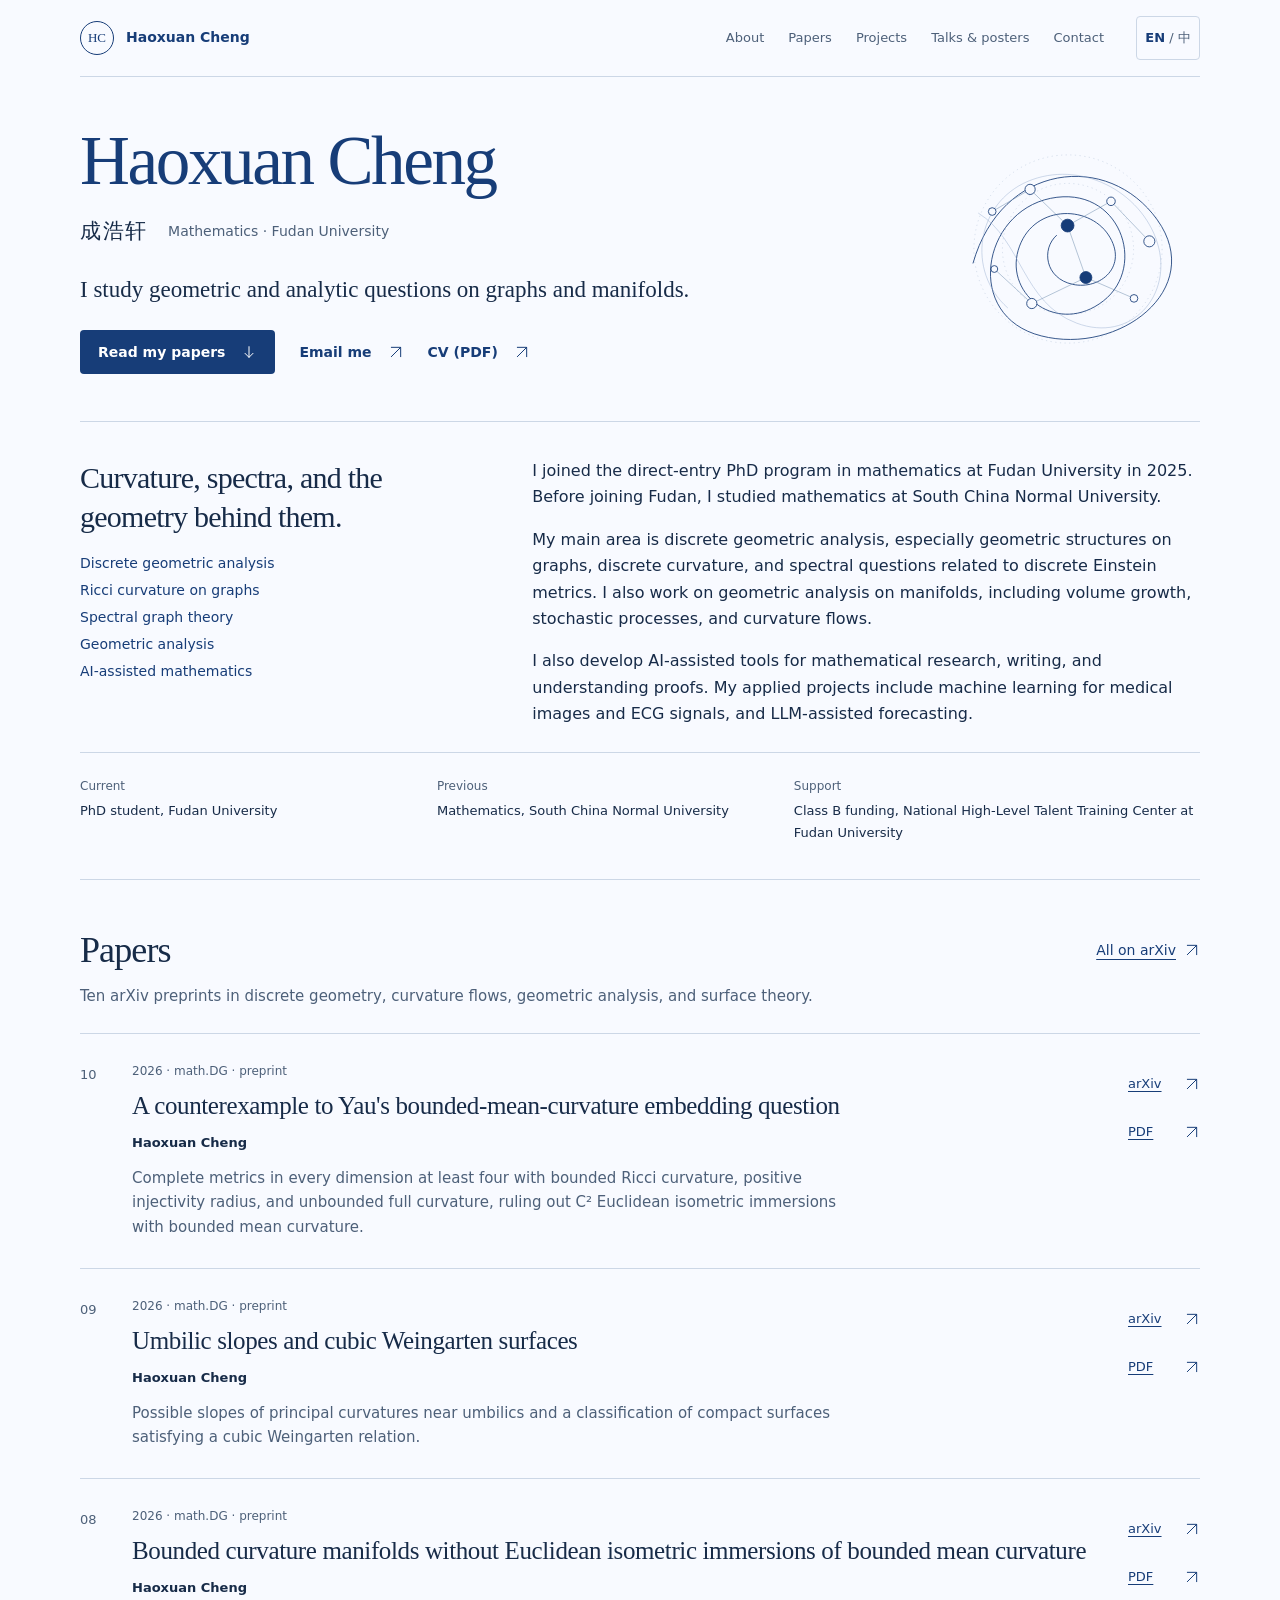
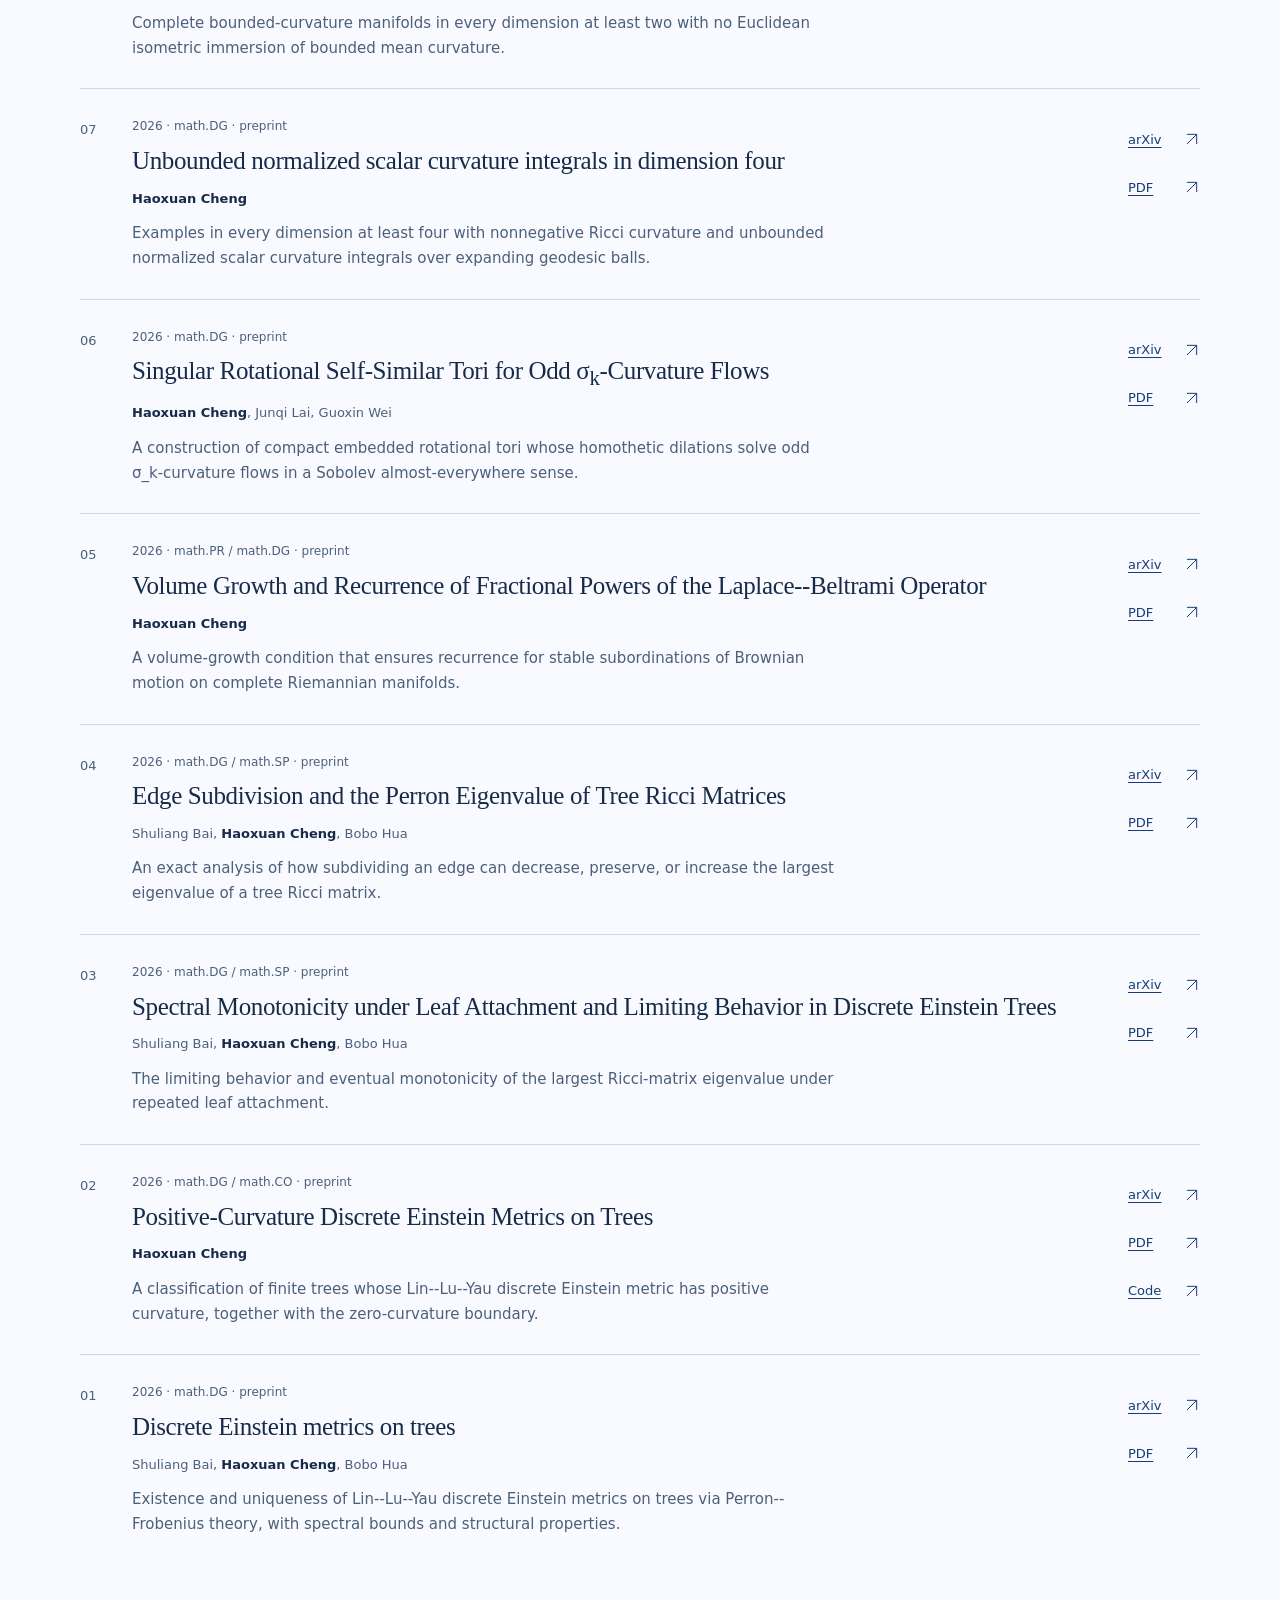
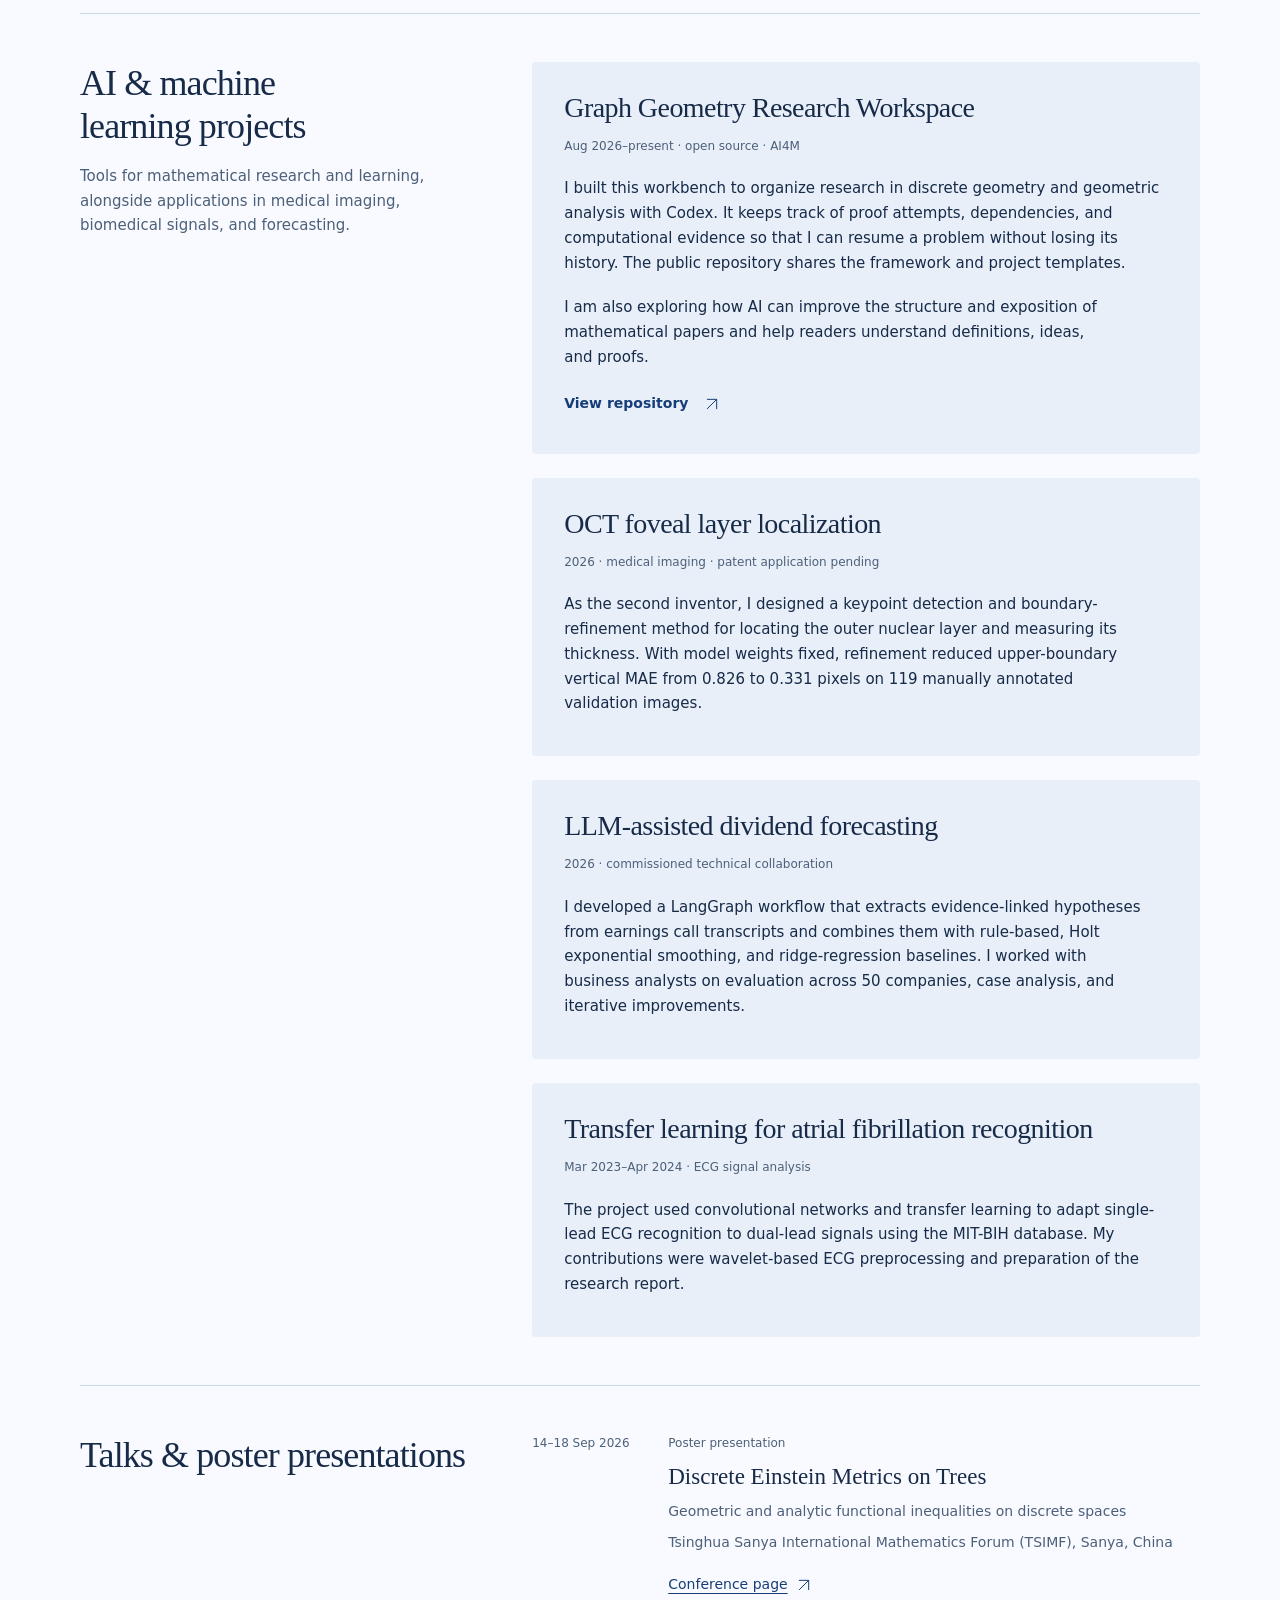
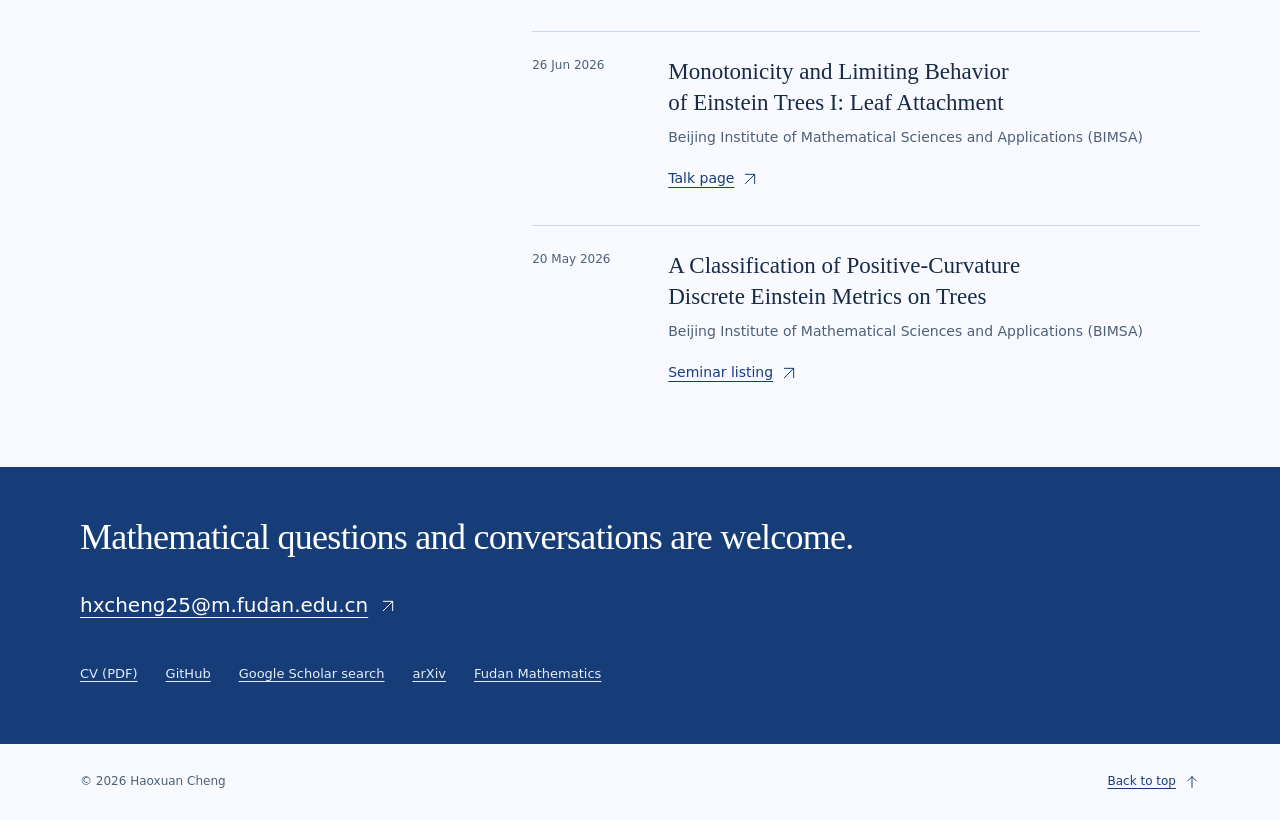
==== commit 1ab7cc3f: "Update academic homepage and CV with AI and machine learning projects" ====
--- a/index.html
+++ b/index.html
@@ -1,6 +1,7 @@
 <!doctype html>
 <html lang="en">
 <head>
+  <meta name="google-site-verification" content="YxRls4ZkN9b07PewcMXVObp9AJRRUMVtN7mbiFXLdEg" />
   <meta charset="utf-8">
   <meta name="viewport" content="width=device-width, initial-scale=1">
   <meta name="description" content="Haoxuan Cheng is a PhD student in mathematics at Fudan University, working in discrete geometric analysis, graph curvature, geometric flows, and geometric analysis.">
@@ -111,11 +112,13 @@
             <li data-en="Ricci curvature on graphs" data-zh="图上的 Ricci 曲率">Ricci curvature on graphs</li>
             <li data-en="Spectral graph theory" data-zh="谱图理论">Spectral graph theory</li>
             <li data-en="Geometric analysis" data-zh="几何分析">Geometric analysis</li>
+            <li data-en="AI-assisted mathematics" data-zh="AI 辅助数学研究">AI-assisted mathematics</li>
           </ul>
         </div>
         <div class="about-copy">
           <p data-en="I joined the direct-entry PhD program in mathematics at Fudan University in 2025. Before joining Fudan, I studied mathematics at South China Normal University." data-zh="我是复旦大学数学专业 2025 级直博研究生，此前在华南师范大学学习数学。">I joined the direct-entry PhD program in mathematics at Fudan University in 2025. Before joining Fudan, I studied mathematics at South China Normal University.</p>
           <p data-en="My main area is discrete geometric analysis, especially geometric structures on graphs, discrete curvature, and spectral questions related to discrete Einstein metrics. I also work on geometric analysis on manifolds, including volume growth, stochastic processes, and curvature flows." data-zh="我主要从事离散几何分析研究，尤其关注图上的几何结构、离散曲率，以及离散 Einstein 度量中的谱问题。我也研究流形上的几何分析，包括体积增长、随机过程与曲率流。">My main area is discrete geometric analysis, especially geometric structures on graphs, discrete curvature, and spectral questions related to discrete Einstein metrics. I also work on geometric analysis on manifolds, including volume growth, stochastic processes, and curvature flows.</p>
+          <p data-en="I also develop AI-assisted tools for mathematical research, writing, and understanding proofs. My applied projects include machine learning for medical images and ECG signals, and LLM-assisted forecasting." data-zh="我也开发 AI 辅助工具，探索数学研究、文章写作与证明理解，并参与医学图像、心电信号的机器学习及大模型辅助预测项目。">I also develop AI-assisted tools for mathematical research, writing, and understanding proofs. My applied projects include machine learning for medical images and ECG signals, and LLM-assisted forecasting.</p>
         </div>
           <dl class="profile-facts">
             <div>
@@ -291,18 +294,36 @@
     <section class="section projects" id="projects" aria-labelledby="projects-title">
       <div class="projects-grid">
         <div>
-          <h2 id="projects-title" class="section-title" data-en="Research tools" data-zh="研究工具">Research tools</h2>
-          <p class="projects-intro" data-en="I build small systems to make long mathematical projects easier to resume, inspect, and verify." data-zh="我也开发研究工具，让长期数学项目更容易恢复、检查和验证。">I build small systems to make long mathematical projects easier to resume, inspect, and verify.</p>
-        </div>
+          <h2 id="projects-title" class="section-title" data-en="AI & machine learning projects" data-zh="AI 与机器学习项目">AI &amp; machine learning projects</h2>
+          <p class="projects-intro" data-en="Tools for mathematical research and learning, alongside applications in medical imaging, biomedical signals, and forecasting." data-zh="面向数学研究与学习的工具，以及医学图像、生物医学信号和预测任务中的应用。">Tools for mathematical research and learning, alongside applications in medical imaging, biomedical signals, and forecasting.</p>
+        </div>
+        <div class="project-list">
         <article class="project-card">
           <h3>Graph Geometry Research Workspace</h3>
-          <p class="paper-meta" data-en="Open source · research infrastructure" data-zh="开源 · 研究基础设施">Open source · research infrastructure</p>
+          <p class="paper-meta" data-en="Aug 2026–present · open source · AI4M" data-zh="2026.08 至今 · 开源 · AI4M">Aug 2026–present · open source · AI4M</p>
           <p data-en="I built this workbench to organize research in discrete geometry and geometric analysis with Codex. It keeps track of proof attempts, dependencies, and computational evidence so that I can resume a problem without losing its history. The public repository shares the framework and project templates." data-zh="我开发这个工作台，用 Codex 辅助组织离散几何与几何分析研究。它记录证明尝试、依赖关系和计算证据，让长期问题可以接续推进。公开仓库提供工作台框架与项目模板。">I built this workbench to organize research in discrete geometry and geometric analysis with Codex. It keeps track of proof attempts, dependencies, and computational evidence so that I can resume a problem without losing its history. The public repository shares the framework and project templates.</p>
+          <p data-en="I am also exploring how AI can improve the structure and exposition of mathematical papers and help readers understand definitions, ideas, and proofs." data-zh="我最近也在探索如何用 AI 改善数学文章的结构与表达，并帮助读者理解定义、思路和证明。">I am also exploring how AI can improve the structure and exposition of mathematical papers and help readers understand definitions, ideas, and proofs.</p>
           <a class="button button-secondary" href="https://github.com/coker412/graph-geometry-research-workspace" target="_blank" rel="noopener noreferrer">
             <span data-en="View repository" data-zh="查看仓库">View repository</span>
             <svg class="arrow" viewBox="0 0 24 24" aria-hidden="true"><path d="M5 19 19 5M5 5h14v14"/></svg>
           </a>
         </article>
+        <article class="project-card">
+          <h3 data-en="OCT foveal layer localization" data-zh="OCT 中心凹外核层定位与厚度测量">OCT foveal layer localization</h3>
+          <p class="paper-meta" data-en="2026 · medical imaging · patent application pending" data-zh="2026 · 医学图像 · 专利申请中">2026 · medical imaging · patent application pending</p>
+          <p data-en="As the second inventor, I designed a keypoint detection and boundary-refinement method for locating the outer nuclear layer and measuring its thickness. With model weights fixed, refinement reduced upper-boundary vertical MAE from 0.826 to 0.331 pixels on 119 manually annotated validation images." data-zh="作为第二发明人，我设计关键点检测与边界精修方法，定位外核层并测量厚度。在 119 张人工标注验证图像上固定模型权重后，精修使上边界纵向平均绝对误差从 0.826 降至 0.331 像素。">As the second inventor, I designed a keypoint detection and boundary-refinement method for locating the outer nuclear layer and measuring its thickness. With model weights fixed, refinement reduced upper-boundary vertical MAE from 0.826 to 0.331 pixels on 119 manually annotated validation images.</p>
+        </article>
+        <article class="project-card">
+          <h3 data-en="LLM-assisted dividend forecasting" data-zh="大模型辅助股息预测">LLM-assisted dividend forecasting</h3>
+          <p class="paper-meta" data-en="2026 · commissioned technical collaboration" data-zh="2026 · 受个人委托的技术协作">2026 · commissioned technical collaboration</p>
+          <p data-en="I developed a LangGraph workflow that extracts evidence-linked hypotheses from earnings call transcripts and combines them with rule-based, Holt exponential smoothing, and ridge-regression baselines. I worked with business analysts on evaluation across 50 companies, case analysis, and iterative improvements." data-zh="我开发 LangGraph 工作流，从财报电话会议文字稿提取带证据的大模型假设，结合规则、Holt 指数平滑与岭回归基线预测股息，并与业务分析师协作完成 50 家公司的评测、案例分析和方案迭代。">I developed a LangGraph workflow that extracts evidence-linked hypotheses from earnings call transcripts and combines them with rule-based, Holt exponential smoothing, and ridge-regression baselines. I worked with business analysts on evaluation across 50 companies, case analysis, and iterative improvements.</p>
+        </article>
+        <article class="project-card">
+          <h3 data-en="Transfer learning for atrial fibrillation recognition" data-zh="基于迁移学习的房颤识别">Transfer learning for atrial fibrillation recognition</h3>
+          <p class="paper-meta" data-en="Mar 2023–Apr 2024 · ECG signal analysis" data-zh="2023.03–2024.04 · 心电信号分析">Mar 2023–Apr 2024 · ECG signal analysis</p>
+          <p data-en="The project used convolutional networks and transfer learning to adapt single-lead ECG recognition to dual-lead signals using the MIT-BIH database. My contributions were wavelet-based ECG preprocessing and preparation of the research report." data-zh="项目基于 MIT-BIH 数据库，结合卷积神经网络和迁移学习，将单导联心电识别迁移到双导联信号。我的贡献是基于小波变换的心电数据预处理与研究报告撰写。">The project used convolutional networks and transfer learning to adapt single-lead ECG recognition to dual-lead signals using the MIT-BIH database. My contributions were wavelet-based ECG preprocessing and preparation of the research report.</p>
+        </article>
+        </div>
       </div>
     </section>
 
--- a/styles.css
+++ b/styles.css
@@ -80,6 +80,7 @@
 .paper-links a { display: inline-flex; justify-content: space-between; align-items: center; gap: 8px; min-height: 44px; font-size: 13px; }
 .projects-grid, .talks-grid { display: grid; grid-template-columns: minmax(0, 1fr) minmax(0, 1.72fr); gap: 64px; }
 .projects-intro { max-width: 32em; margin: 16px 0 0; color: var(--muted); font-size: 15px; }
+.project-list { display: grid; gap: 24px; min-width: 0; }
 .project-card { padding: 28px 32px; background: #e8eff9; border-radius: 4px; }
 .project-card h3 { margin: 0 0 12px; font: 400 28px/1.25 var(--display); letter-spacing: -.02em; }
 .project-card > p:not(.paper-meta) { margin: 20px 0 12px; font-size: 15px; }
@@ -137,6 +138,8 @@
   .paper-links { grid-column: 2; flex-direction: row; gap: 24px; }
   .paper-links a { gap: 8px; }
   .project-card { margin-top: 24px; padding: 24px; }
+  .project-list .project-card { margin-top: 0; }
+  .project-list { margin-top: 24px; }
   .timeline { margin-top: 28px; }
   .talk { grid-template-columns: 1fr; gap: 8px; }
   .contact-inner { padding-block: 36px; }
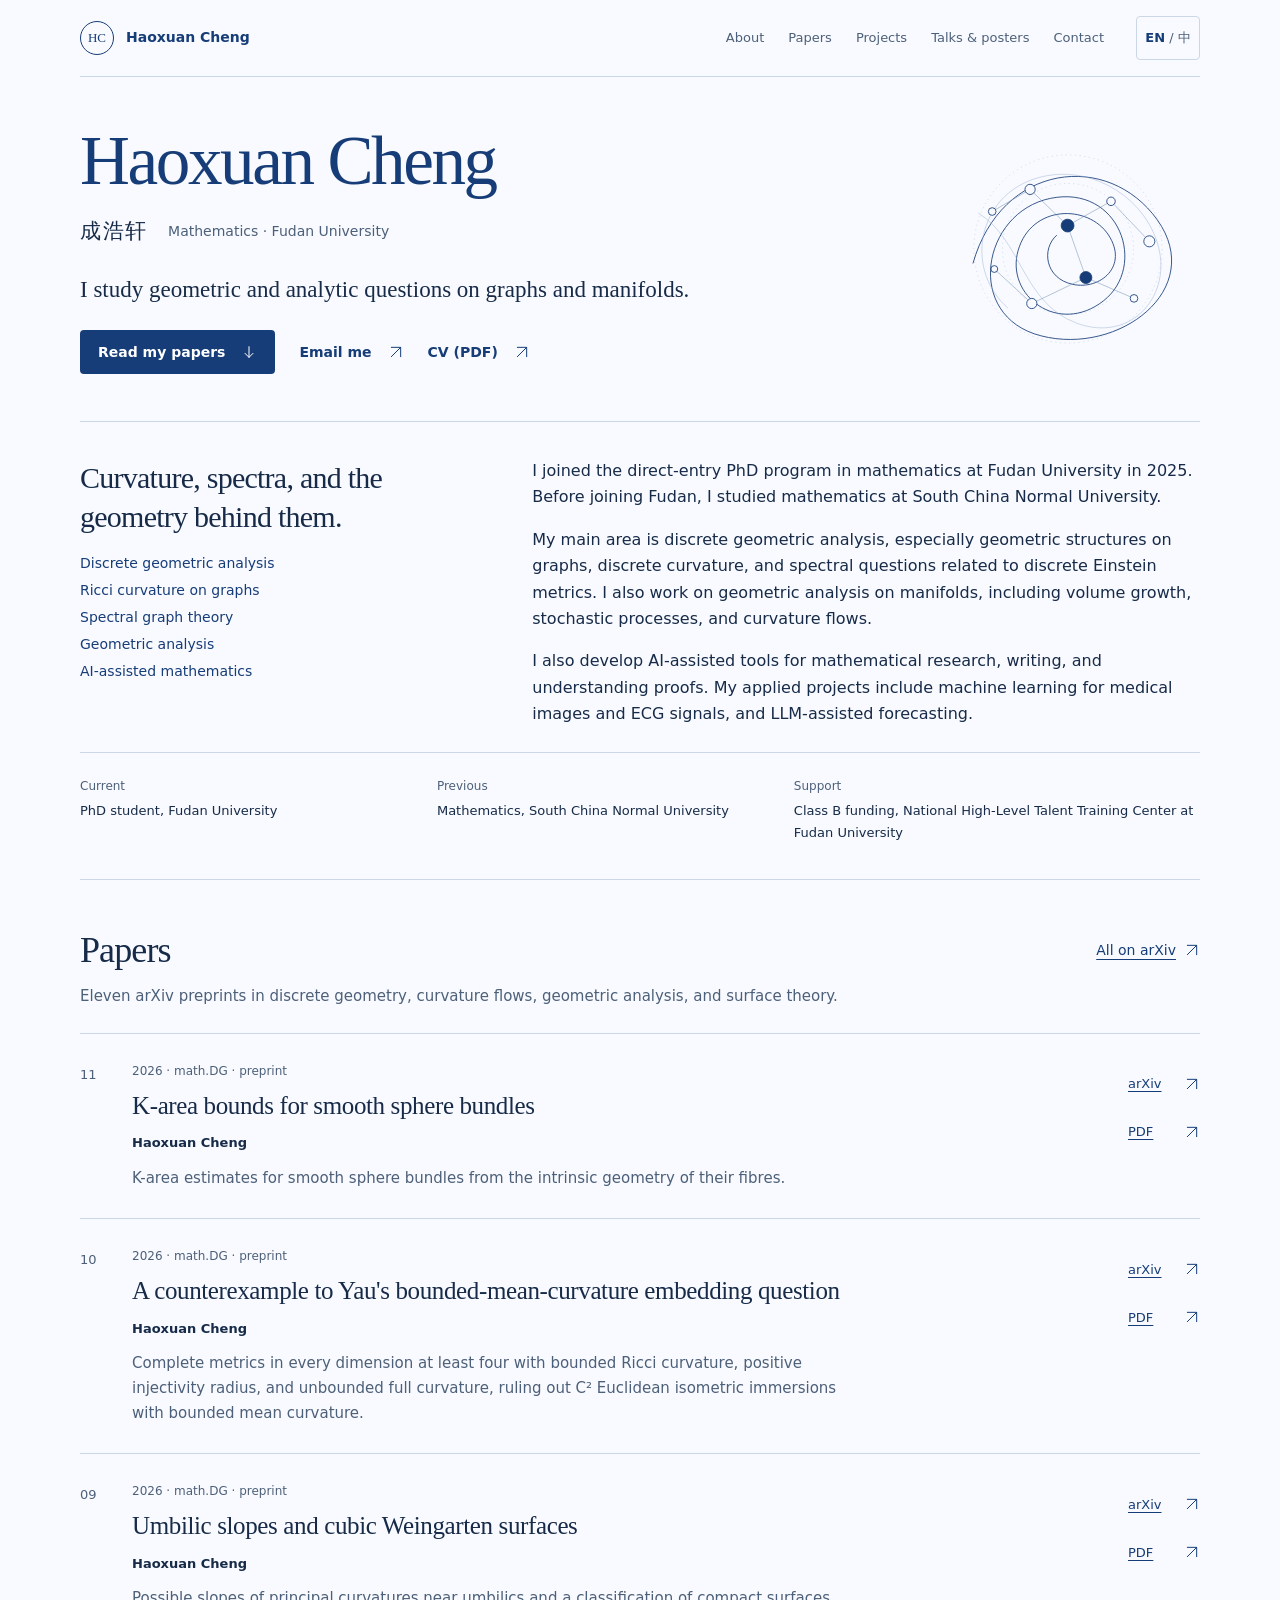
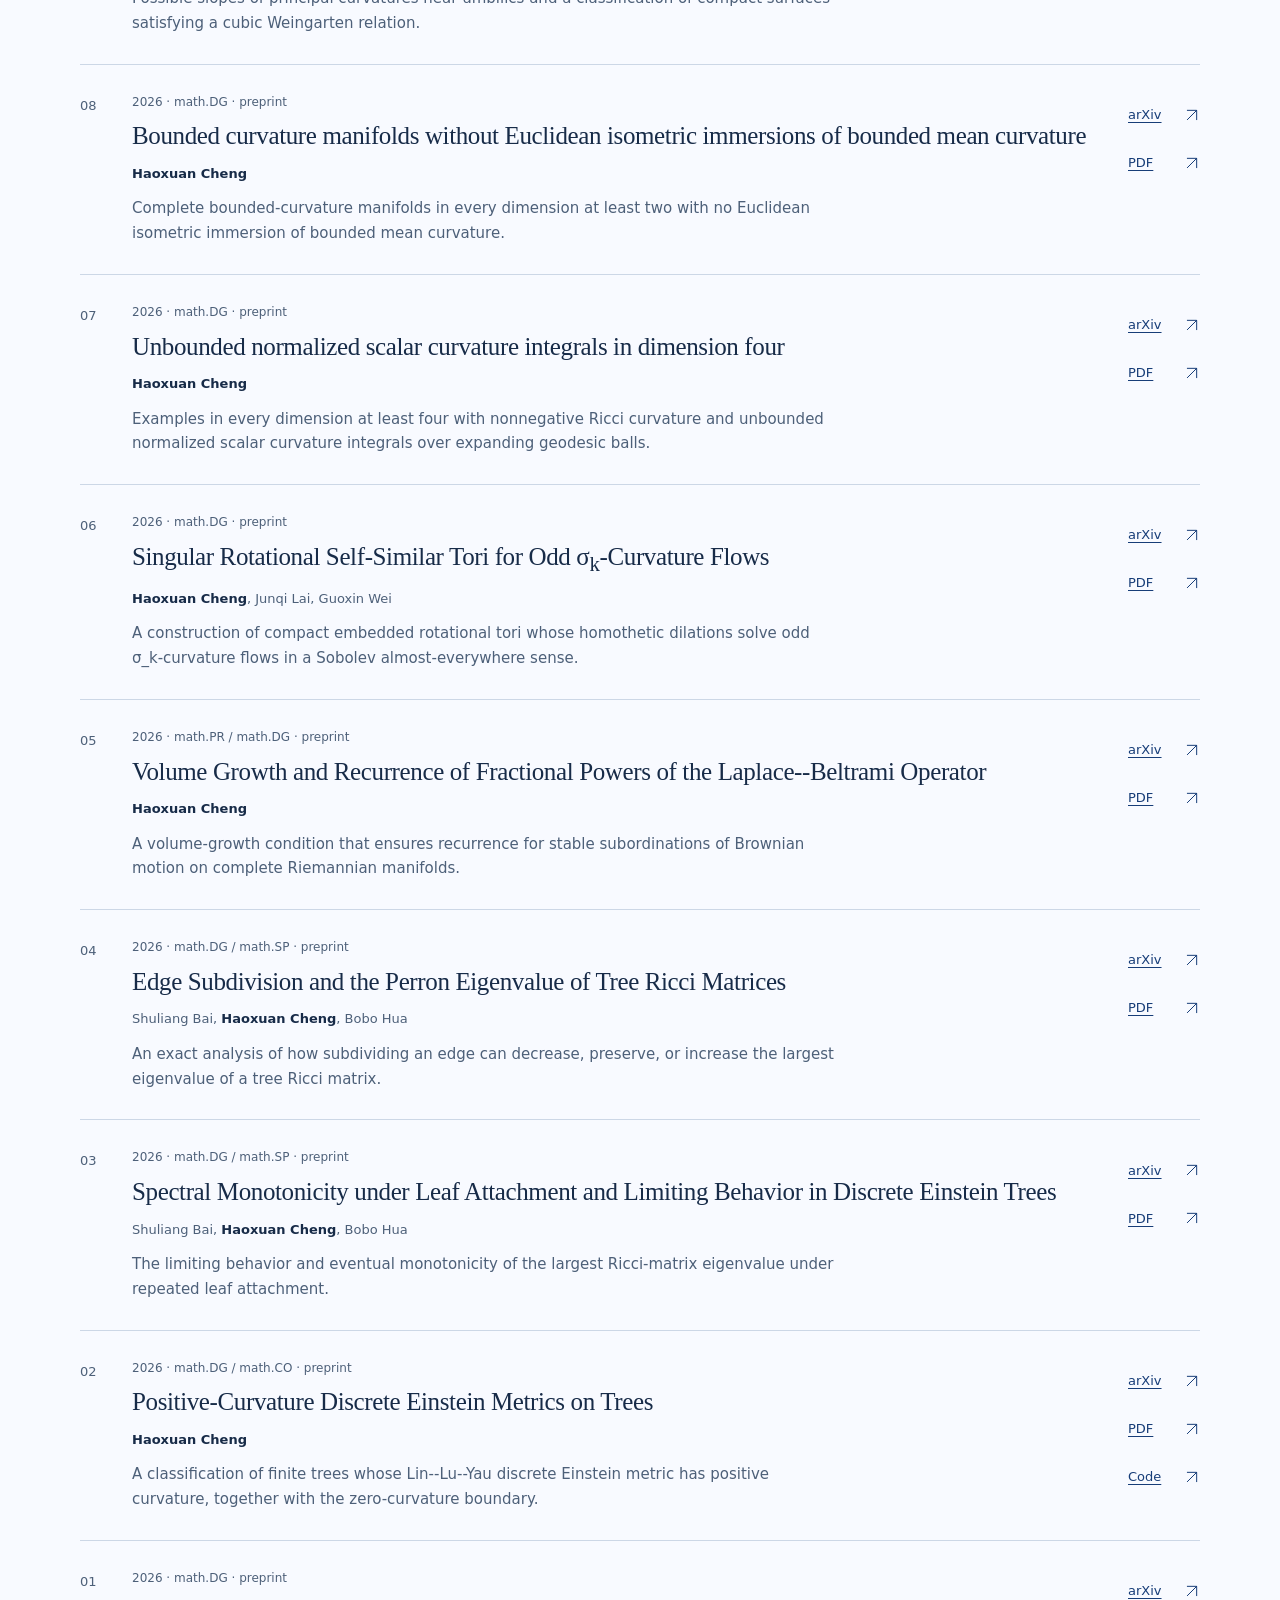
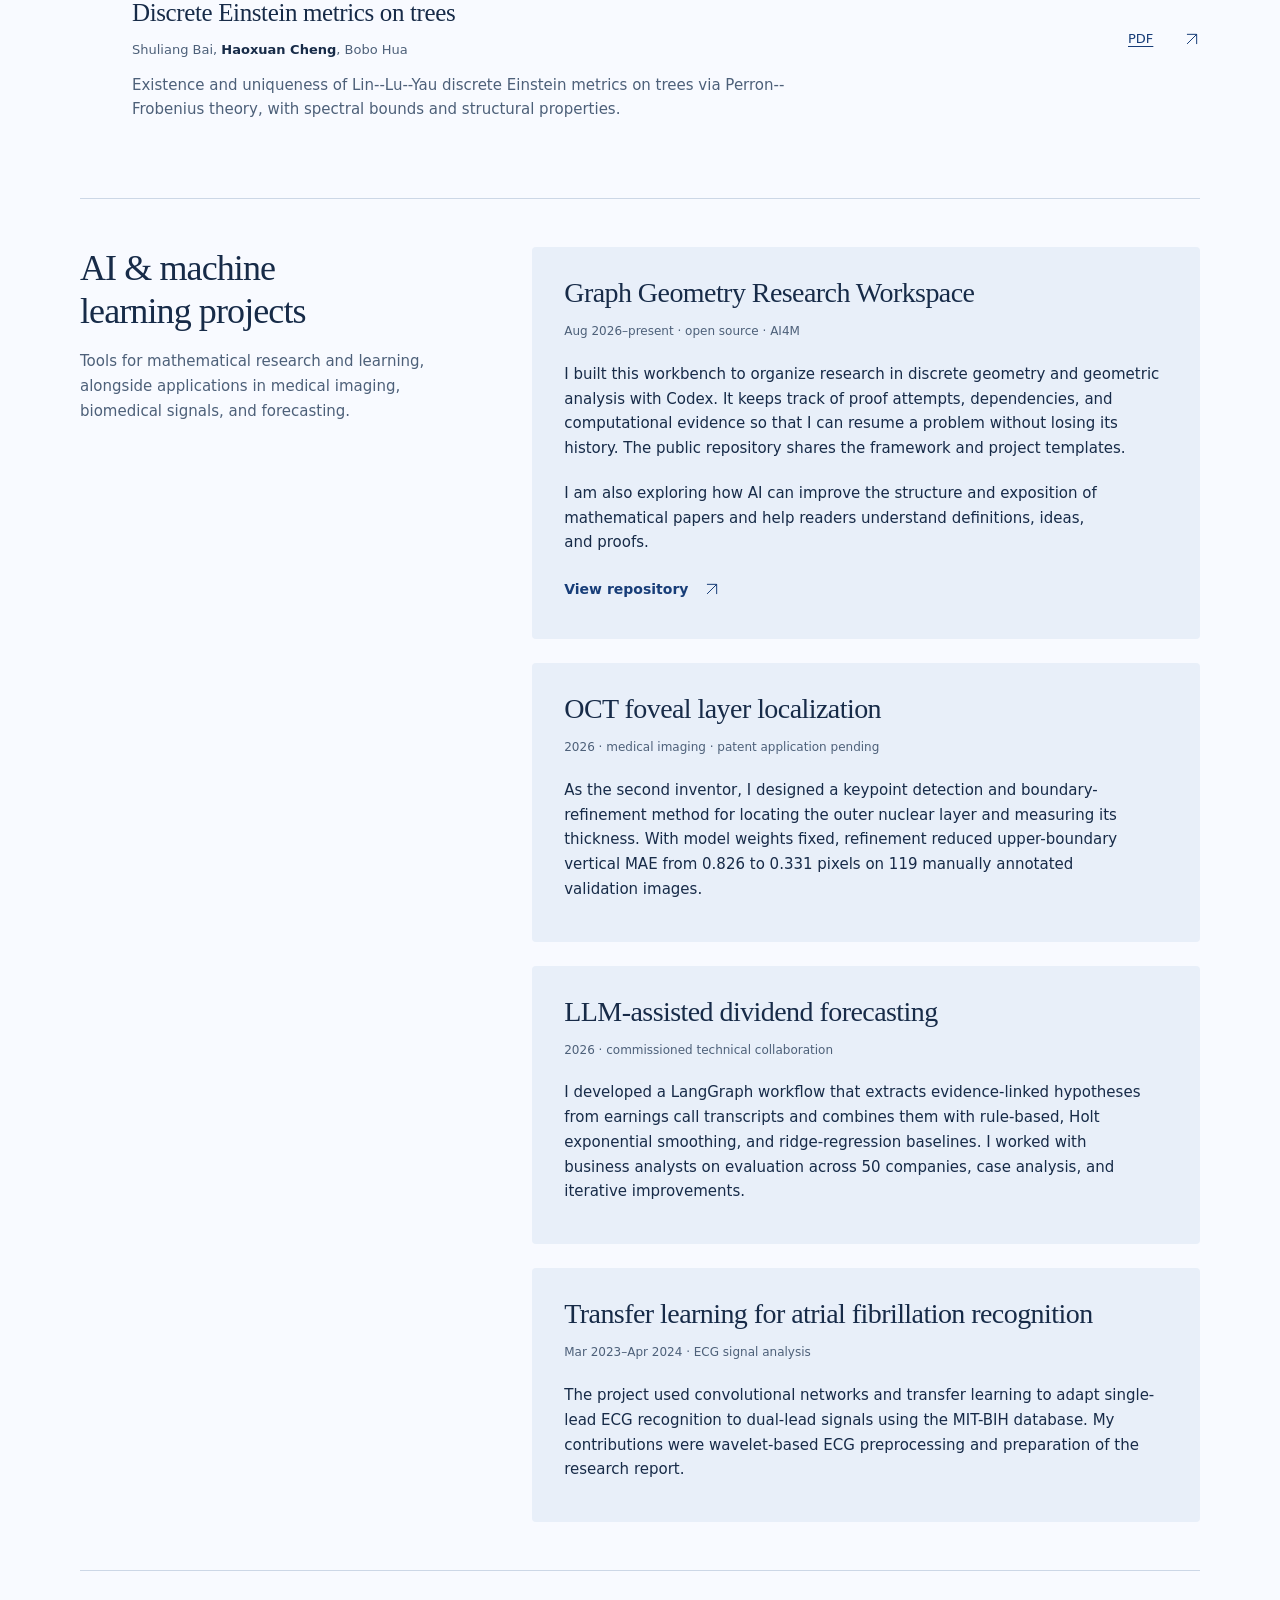
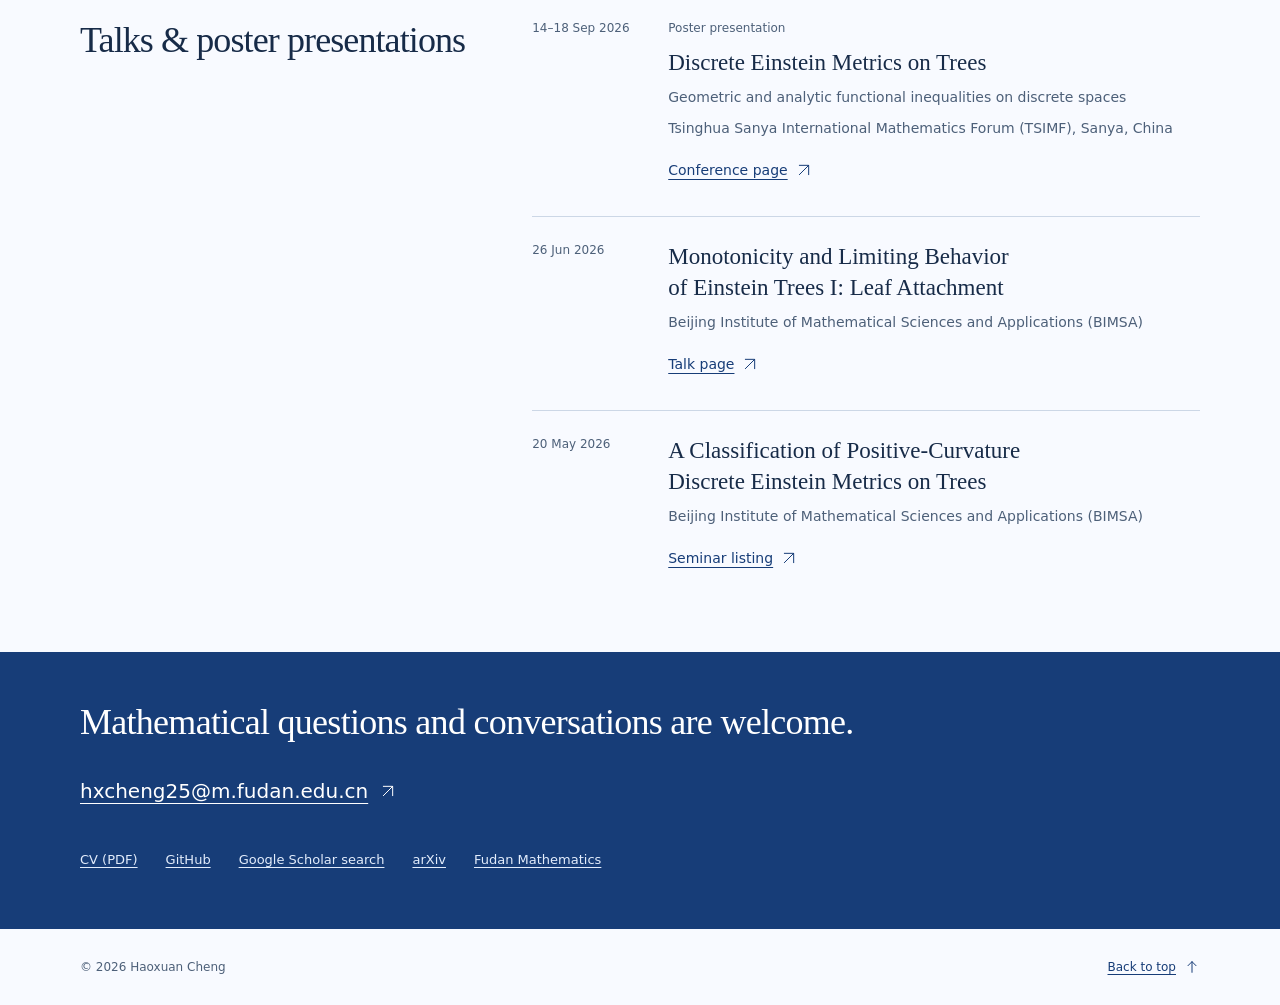
==== commit bc783ccc: "Add missing K-area preprint to homepage and academic CV" ====
--- a/index.html
+++ b/index.html
@@ -146,8 +146,22 @@
         </a>
       </div>
 
-      <p class="papers-intro" data-en="Ten arXiv preprints in discrete geometry, curvature flows, geometric analysis, and surface theory." data-zh="十篇 arXiv 预印本，涉及离散几何、曲率流、几何分析与曲面理论。">Ten arXiv preprints in discrete geometry, curvature flows, geometric analysis, and surface theory.</p>
+      <p class="papers-intro" data-en="Eleven arXiv preprints in discrete geometry, curvature flows, geometric analysis, and surface theory." data-zh="十一篇 arXiv 预印本，涉及离散几何、曲率流、几何分析与曲面理论。">Eleven arXiv preprints in discrete geometry, curvature flows, geometric analysis, and surface theory.</p>
       <ol class="paper-list">
+        <li class="paper">
+          <div class="paper-index">11</div>
+          <div class="paper-main">
+            <p class="paper-meta">2026 · math.DG · <span data-en="preprint" data-zh="预印本">preprint</span></p>
+            <h3>K-area bounds for smooth sphere bundles</h3>
+            <p class="paper-authors"><strong>Haoxuan Cheng</strong></p>
+            <p class="paper-summary" data-en="K-area estimates for smooth sphere bundles from the intrinsic geometry of their fibres." data-zh="利用纤维的内蕴几何研究光滑球面丛的 K-area 估计。">K-area estimates for smooth sphere bundles from the intrinsic geometry of their fibres.</p>
+          </div>
+          <div class="paper-links">
+            <a href="https://arxiv.org/abs/2610.20440" target="_blank" rel="noopener noreferrer">arXiv <svg class="arrow" viewBox="0 0 24 24" aria-hidden="true"><path d="M5 19 19 5M5 5h14v14"/></svg></a>
+            <a href="https://arxiv.org/pdf/2610.20440" target="_blank" rel="noopener noreferrer">PDF <svg class="arrow" viewBox="0 0 24 24" aria-hidden="true"><path d="M5 19 19 5M5 5h14v14"/></svg></a>
+          </div>
+        </li>
+
         <li class="paper">
           <div class="paper-index">10</div>
           <div class="paper-main">
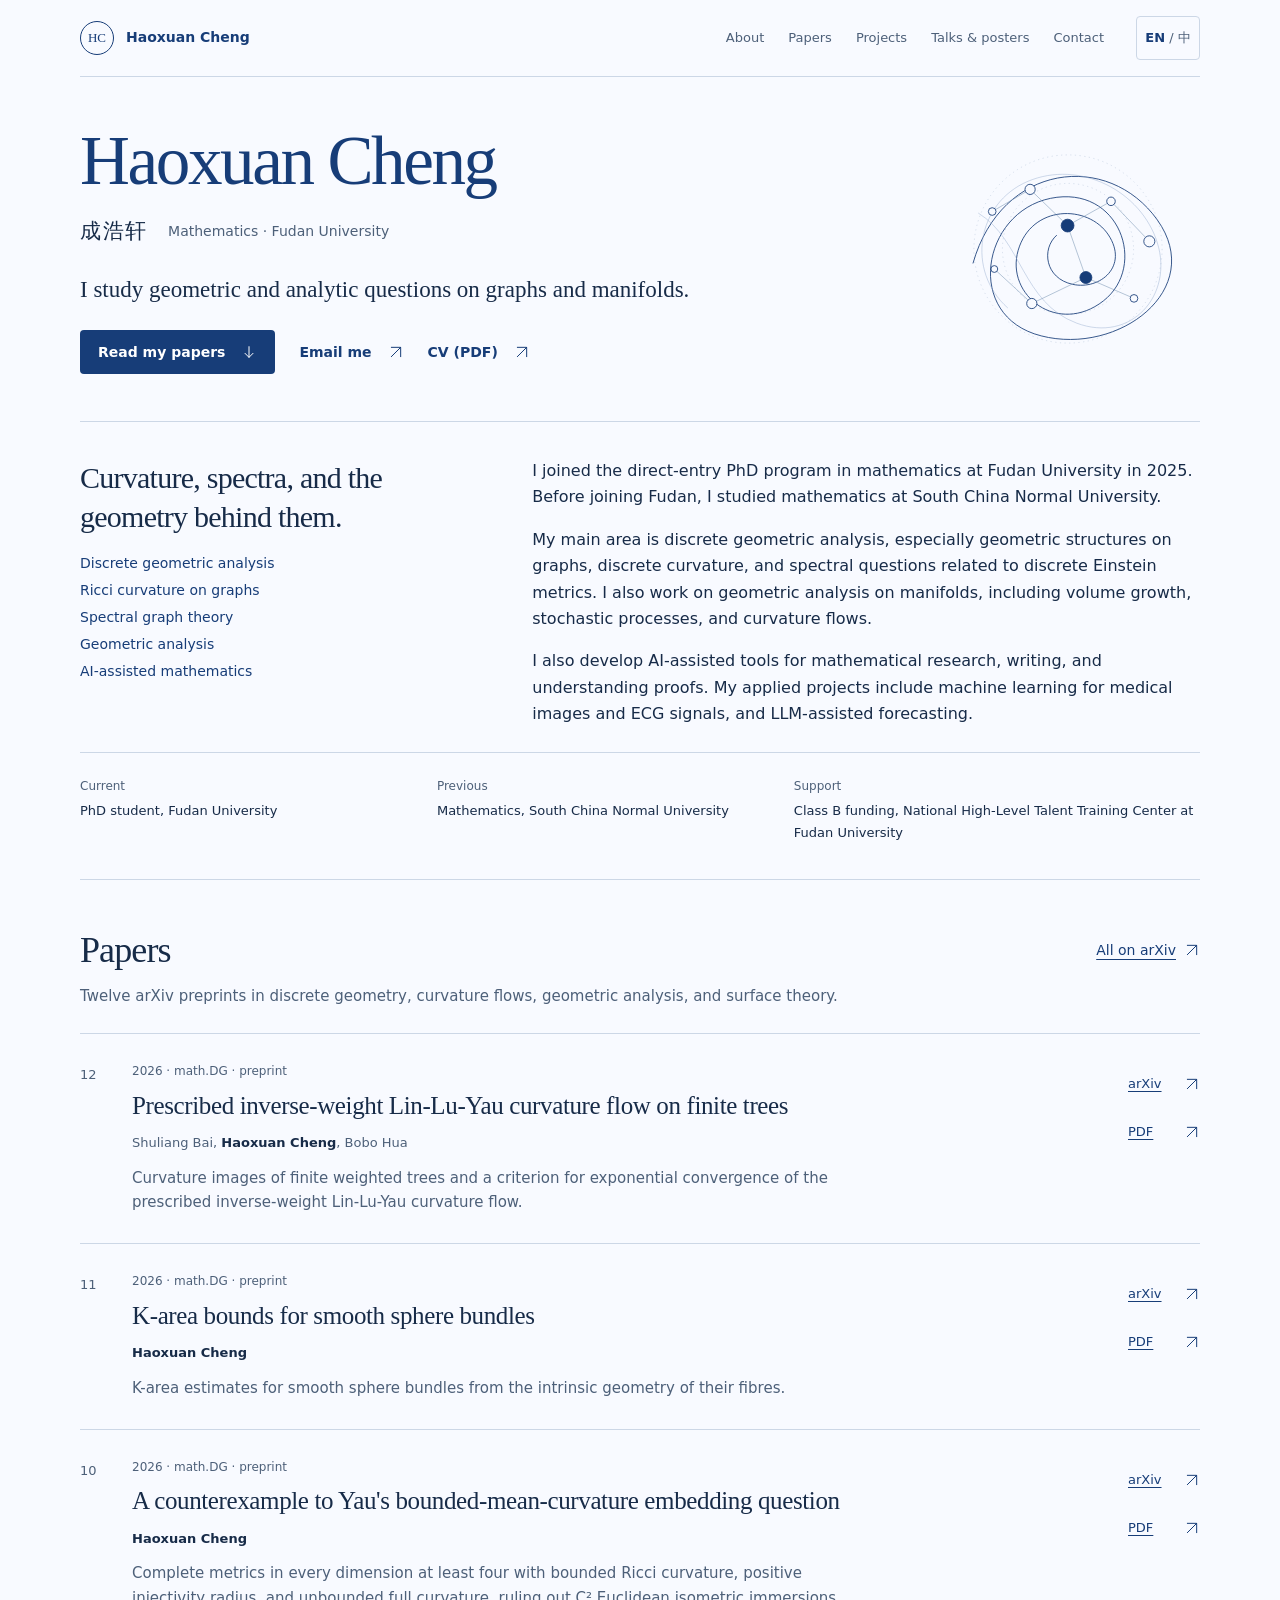
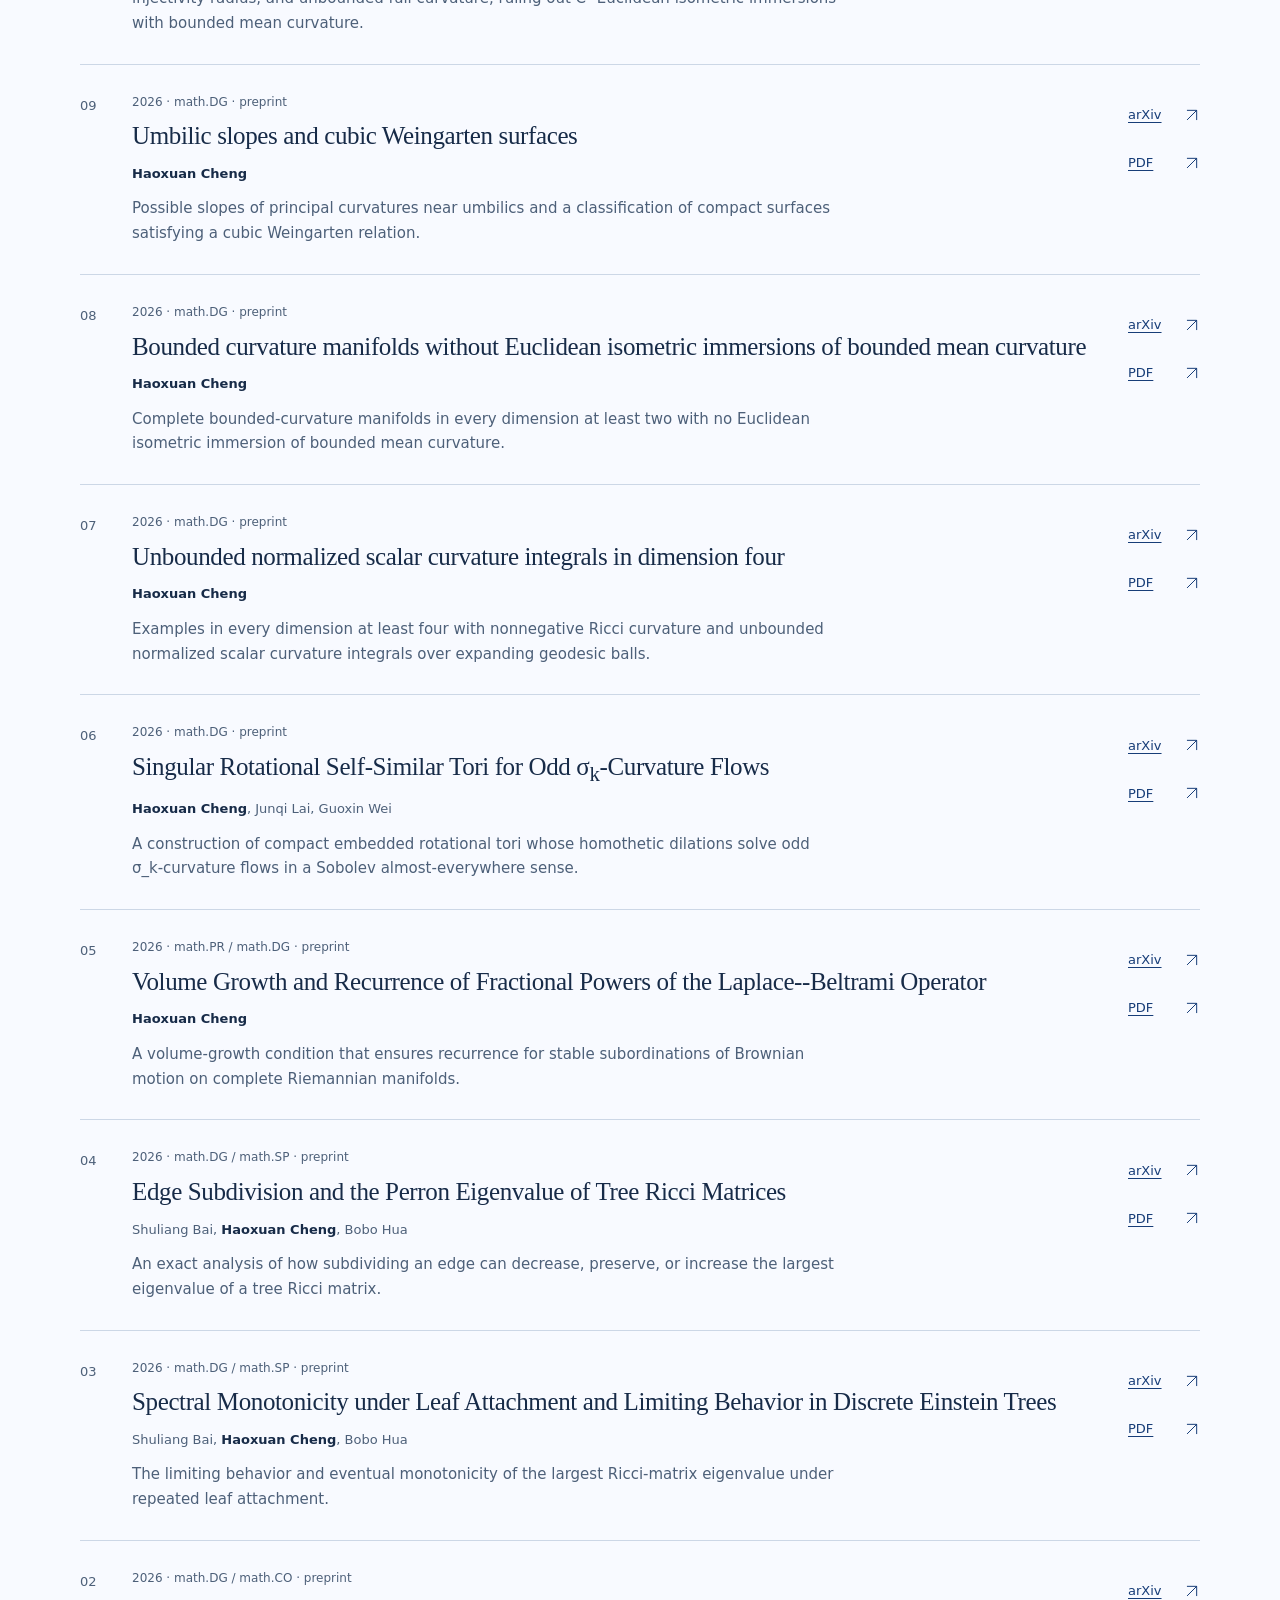
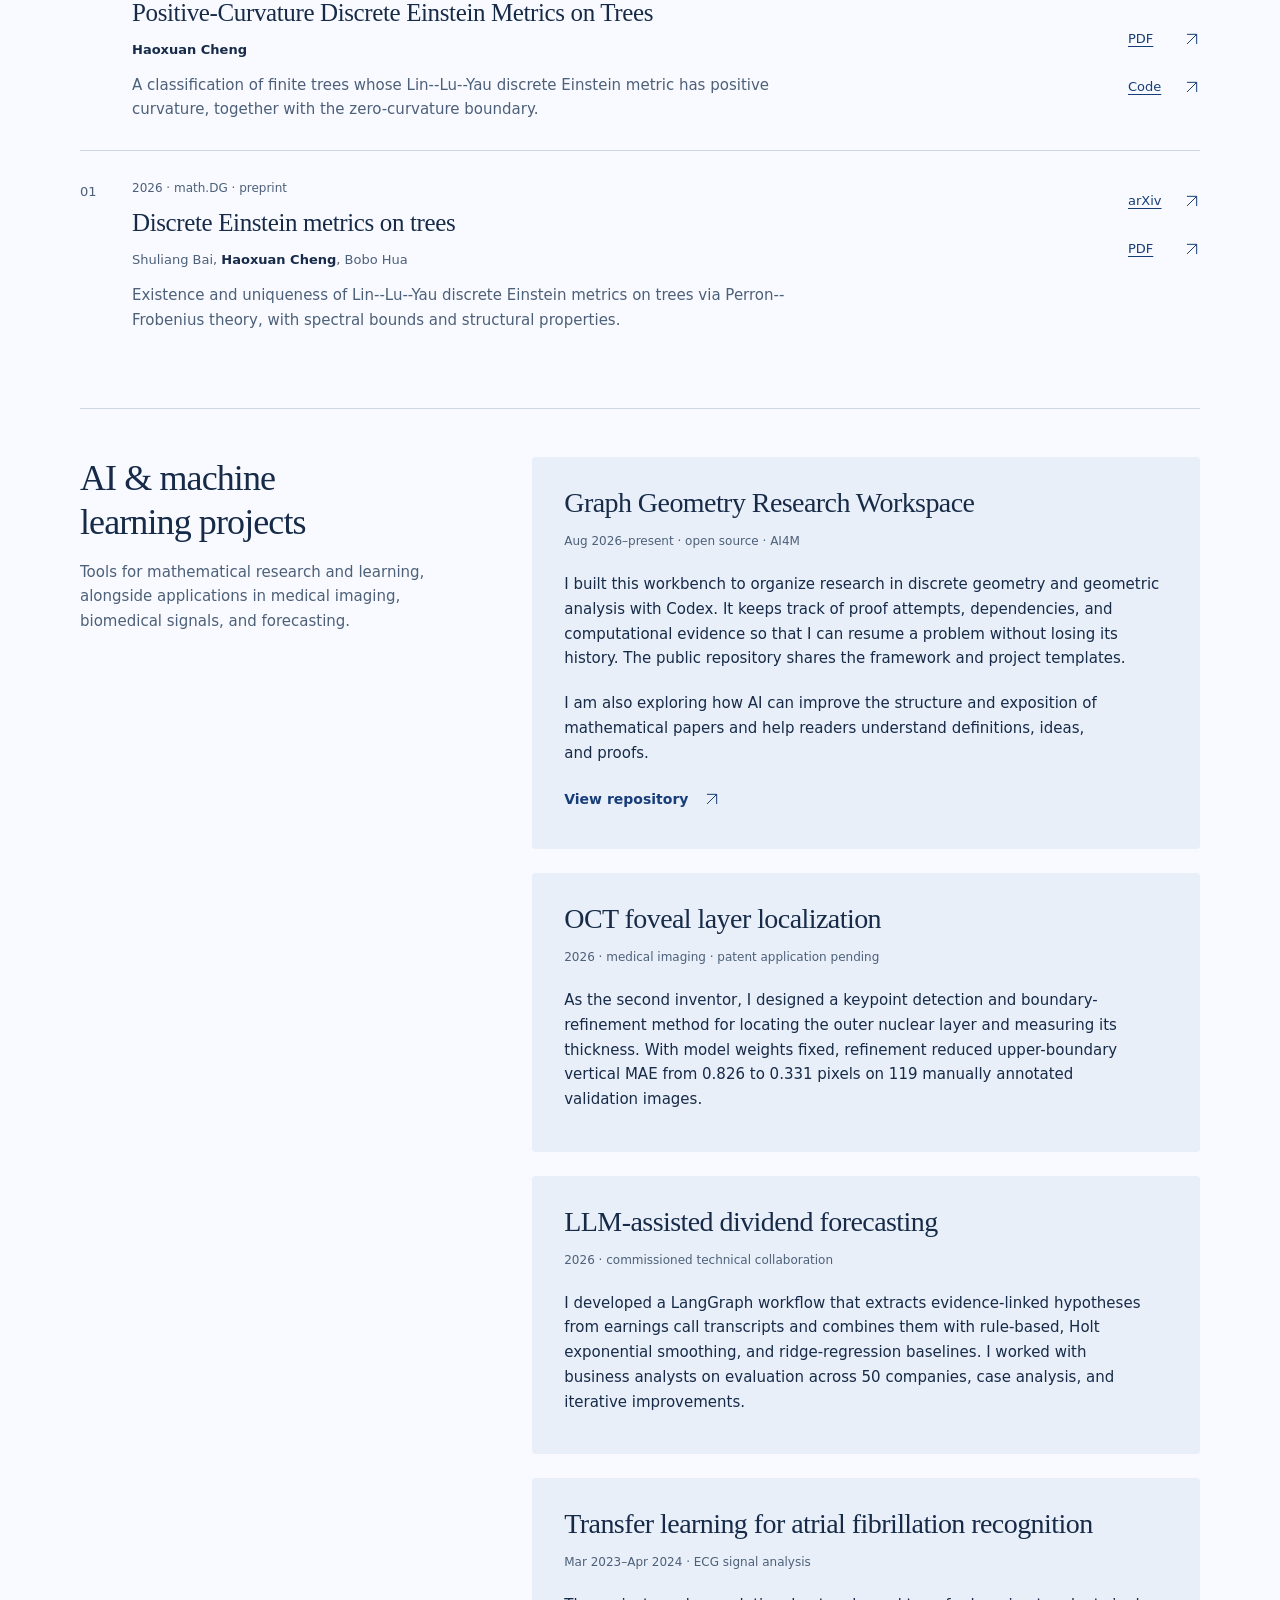
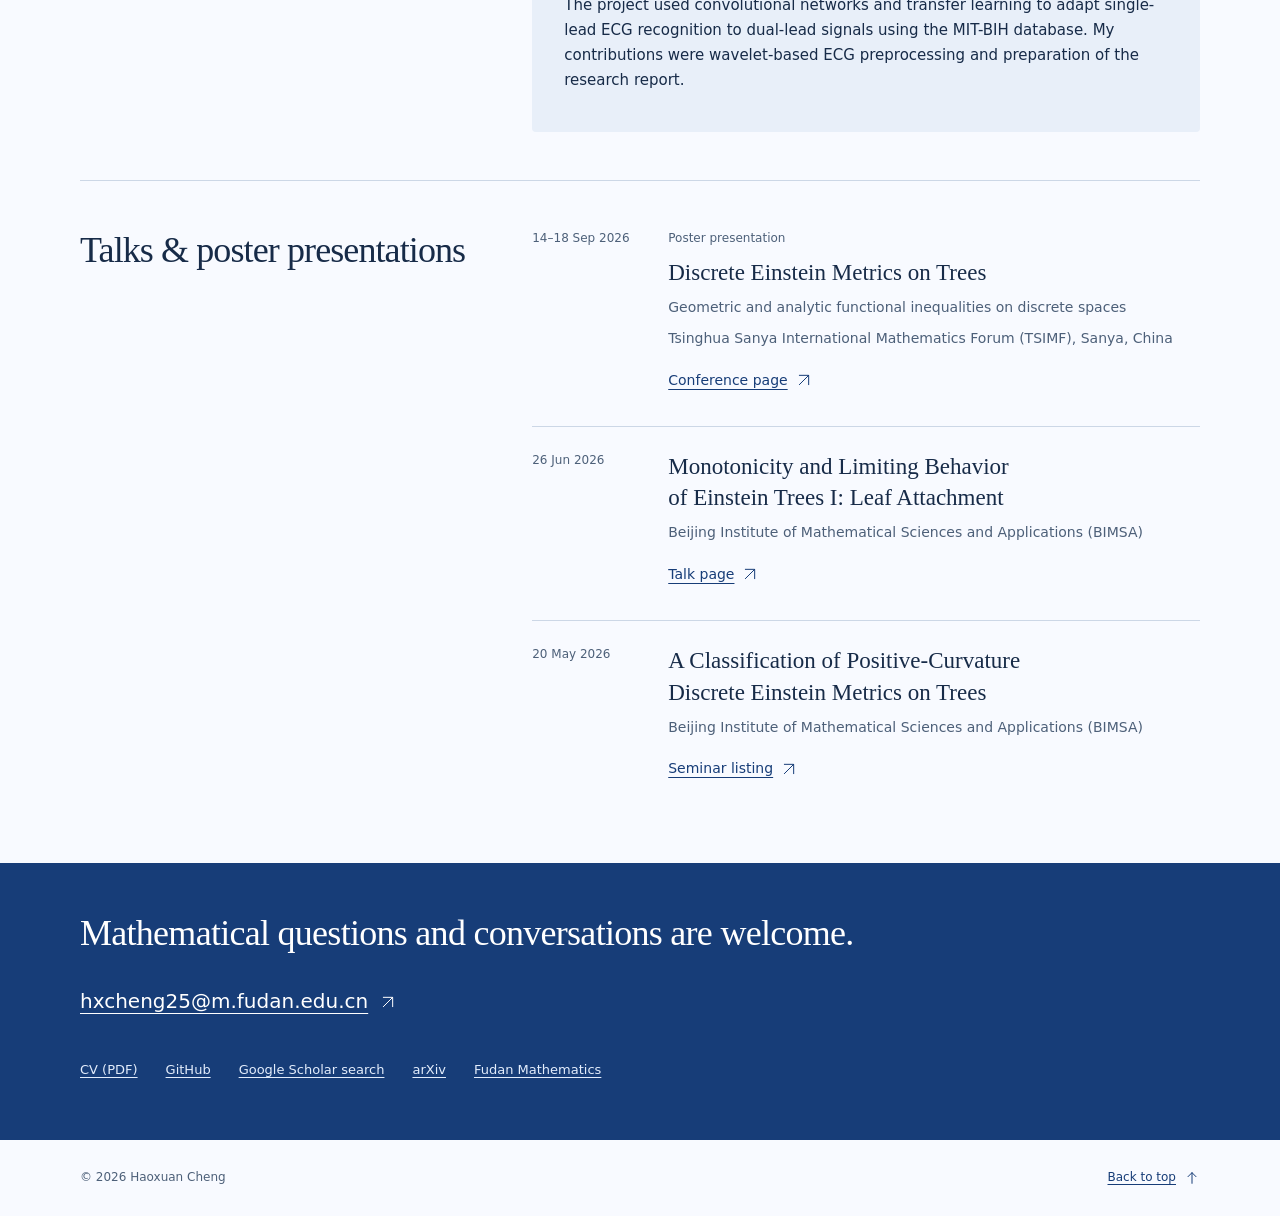
==== commit b4347f8c: "Add prescribed inverse-weight curvature flow preprint" ====
--- a/index.html
+++ b/index.html
@@ -146,8 +146,22 @@
         </a>
       </div>
 
-      <p class="papers-intro" data-en="Eleven arXiv preprints in discrete geometry, curvature flows, geometric analysis, and surface theory." data-zh="十一篇 arXiv 预印本，涉及离散几何、曲率流、几何分析与曲面理论。">Eleven arXiv preprints in discrete geometry, curvature flows, geometric analysis, and surface theory.</p>
+      <p class="papers-intro" data-en="Twelve arXiv preprints in discrete geometry, curvature flows, geometric analysis, and surface theory." data-zh="十二篇 arXiv 预印本，涉及离散几何、曲率流、几何分析与曲面理论。">Twelve arXiv preprints in discrete geometry, curvature flows, geometric analysis, and surface theory.</p>
       <ol class="paper-list">
+        <li class="paper">
+          <div class="paper-index">12</div>
+          <div class="paper-main">
+            <p class="paper-meta">2026 · math.DG · <span data-en="preprint" data-zh="预印本">preprint</span></p>
+            <h3>Prescribed inverse-weight Lin-Lu-Yau curvature flow on finite trees</h3>
+            <p class="paper-authors">Shuliang Bai, <strong>Haoxuan Cheng</strong>, Bobo Hua</p>
+            <p class="paper-summary" data-en="Curvature images of finite weighted trees and a criterion for exponential convergence of the prescribed inverse-weight Lin-Lu-Yau curvature flow." data-zh="有限加权树的曲率像，以及预定反权重 Lin-Lu-Yau 曲率流指数收敛的判据。">Curvature images of finite weighted trees and a criterion for exponential convergence of the prescribed inverse-weight Lin-Lu-Yau curvature flow.</p>
+          </div>
+          <div class="paper-links">
+            <a href="https://arxiv.org/abs/2611.15213" target="_blank" rel="noopener noreferrer">arXiv <svg class="arrow" viewBox="0 0 24 24" aria-hidden="true"><path d="M5 19 19 5M5 5h14v14"/></svg></a>
+            <a href="https://arxiv.org/pdf/2611.15213" target="_blank" rel="noopener noreferrer">PDF <svg class="arrow" viewBox="0 0 24 24" aria-hidden="true"><path d="M5 19 19 5M5 5h14v14"/></svg></a>
+          </div>
+        </li>
+
         <li class="paper">
           <div class="paper-index">11</div>
           <div class="paper-main">
